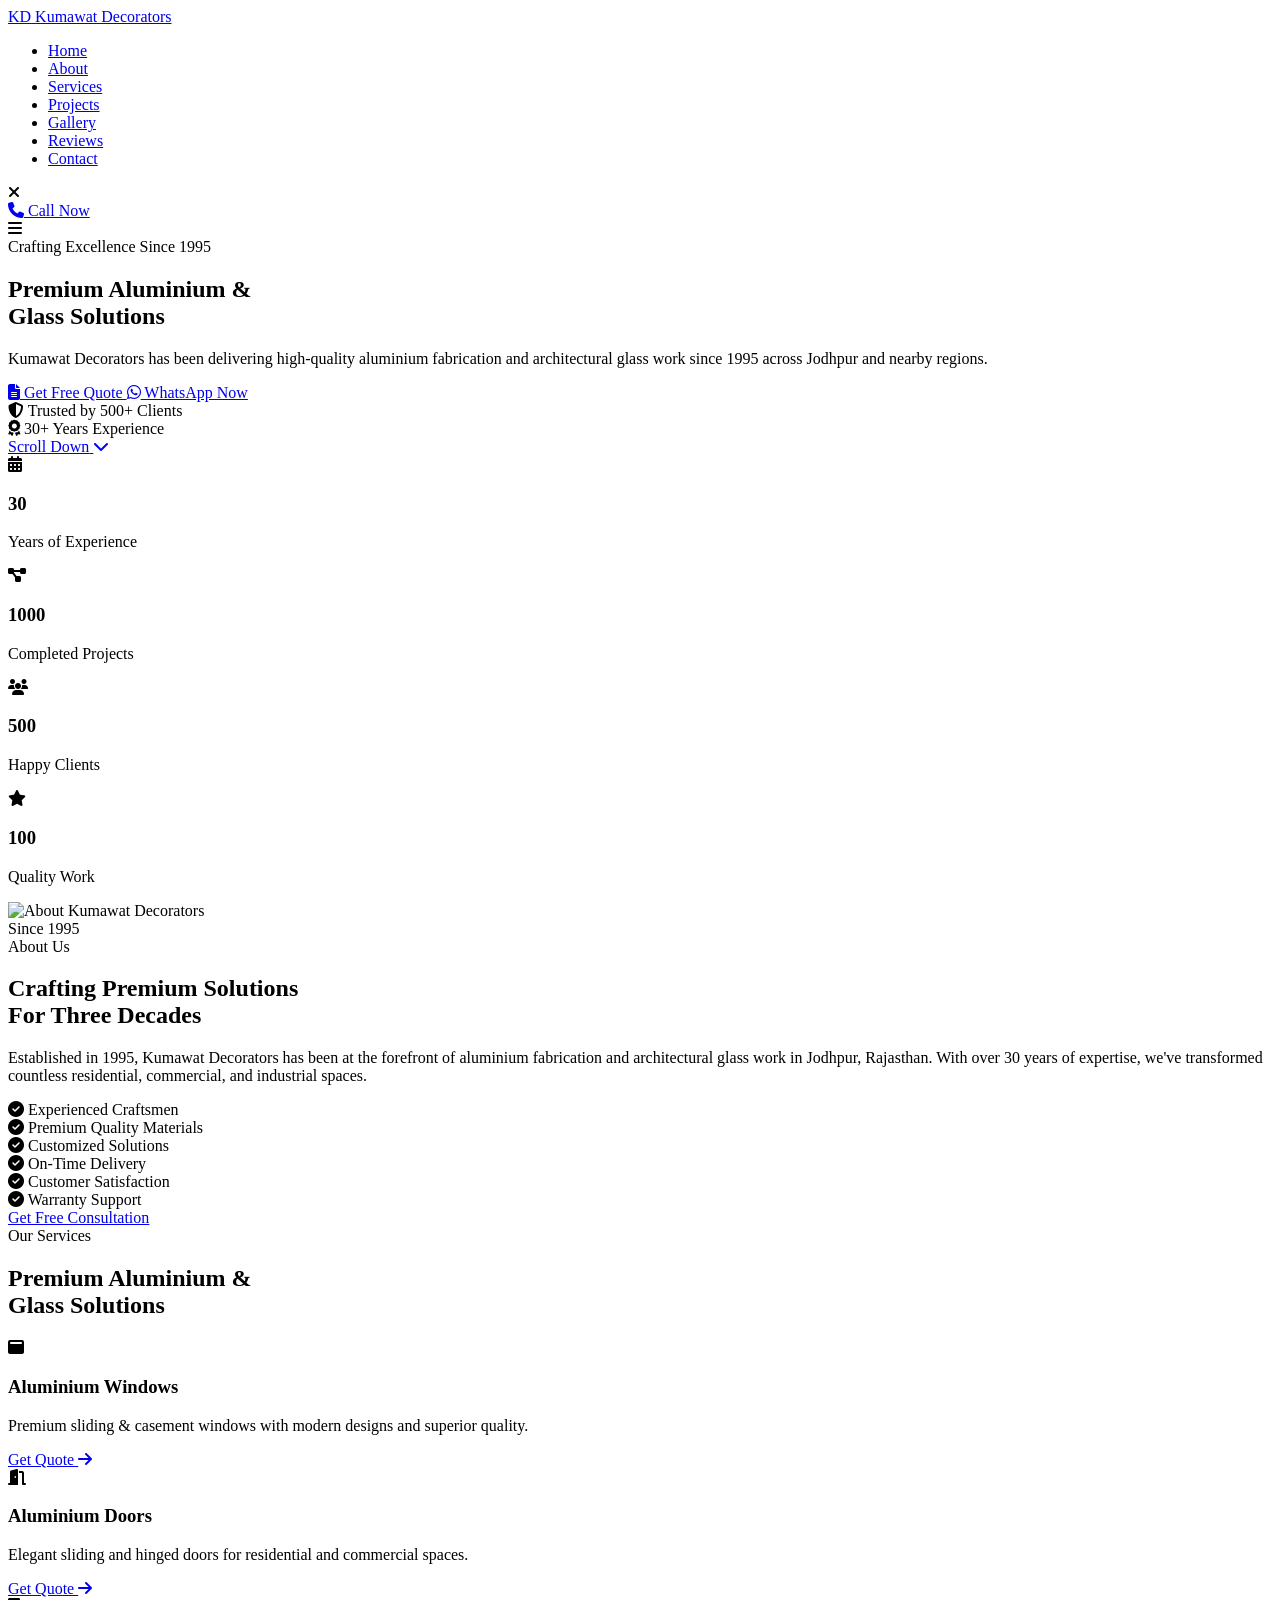
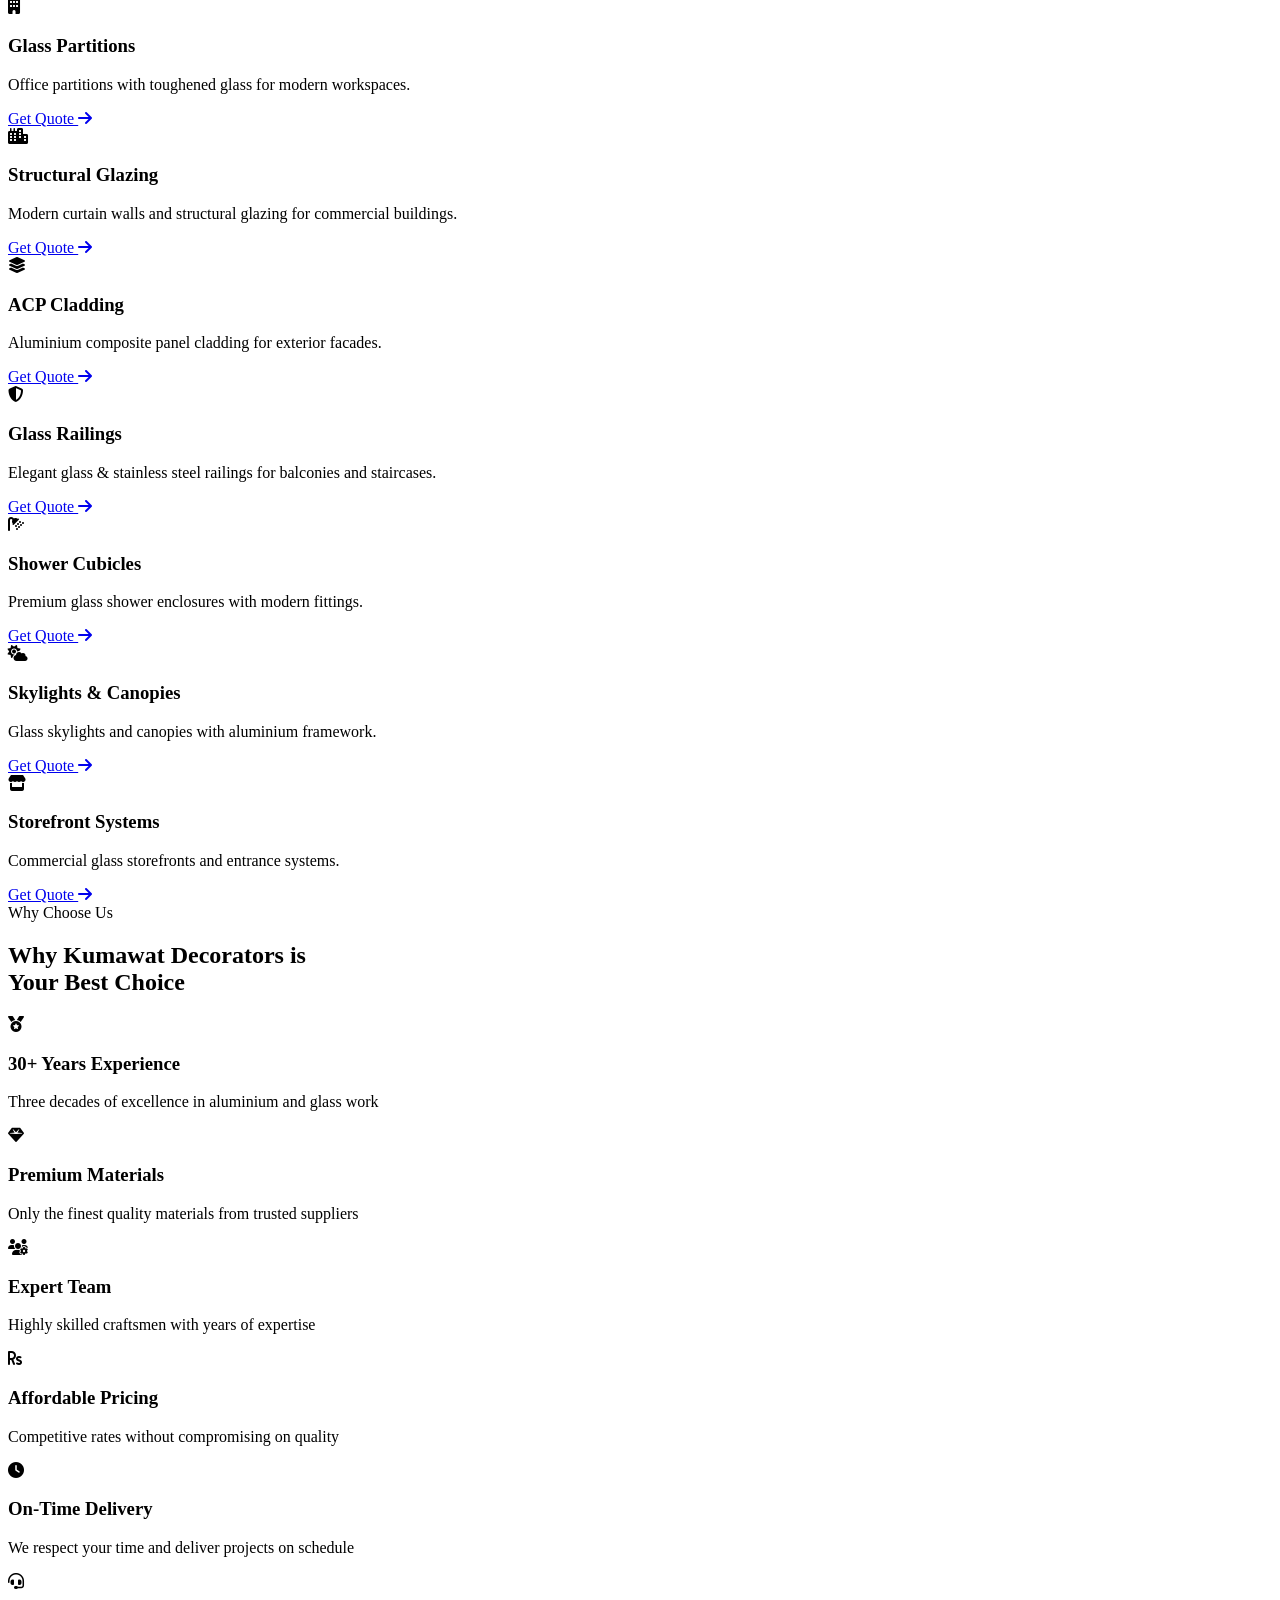
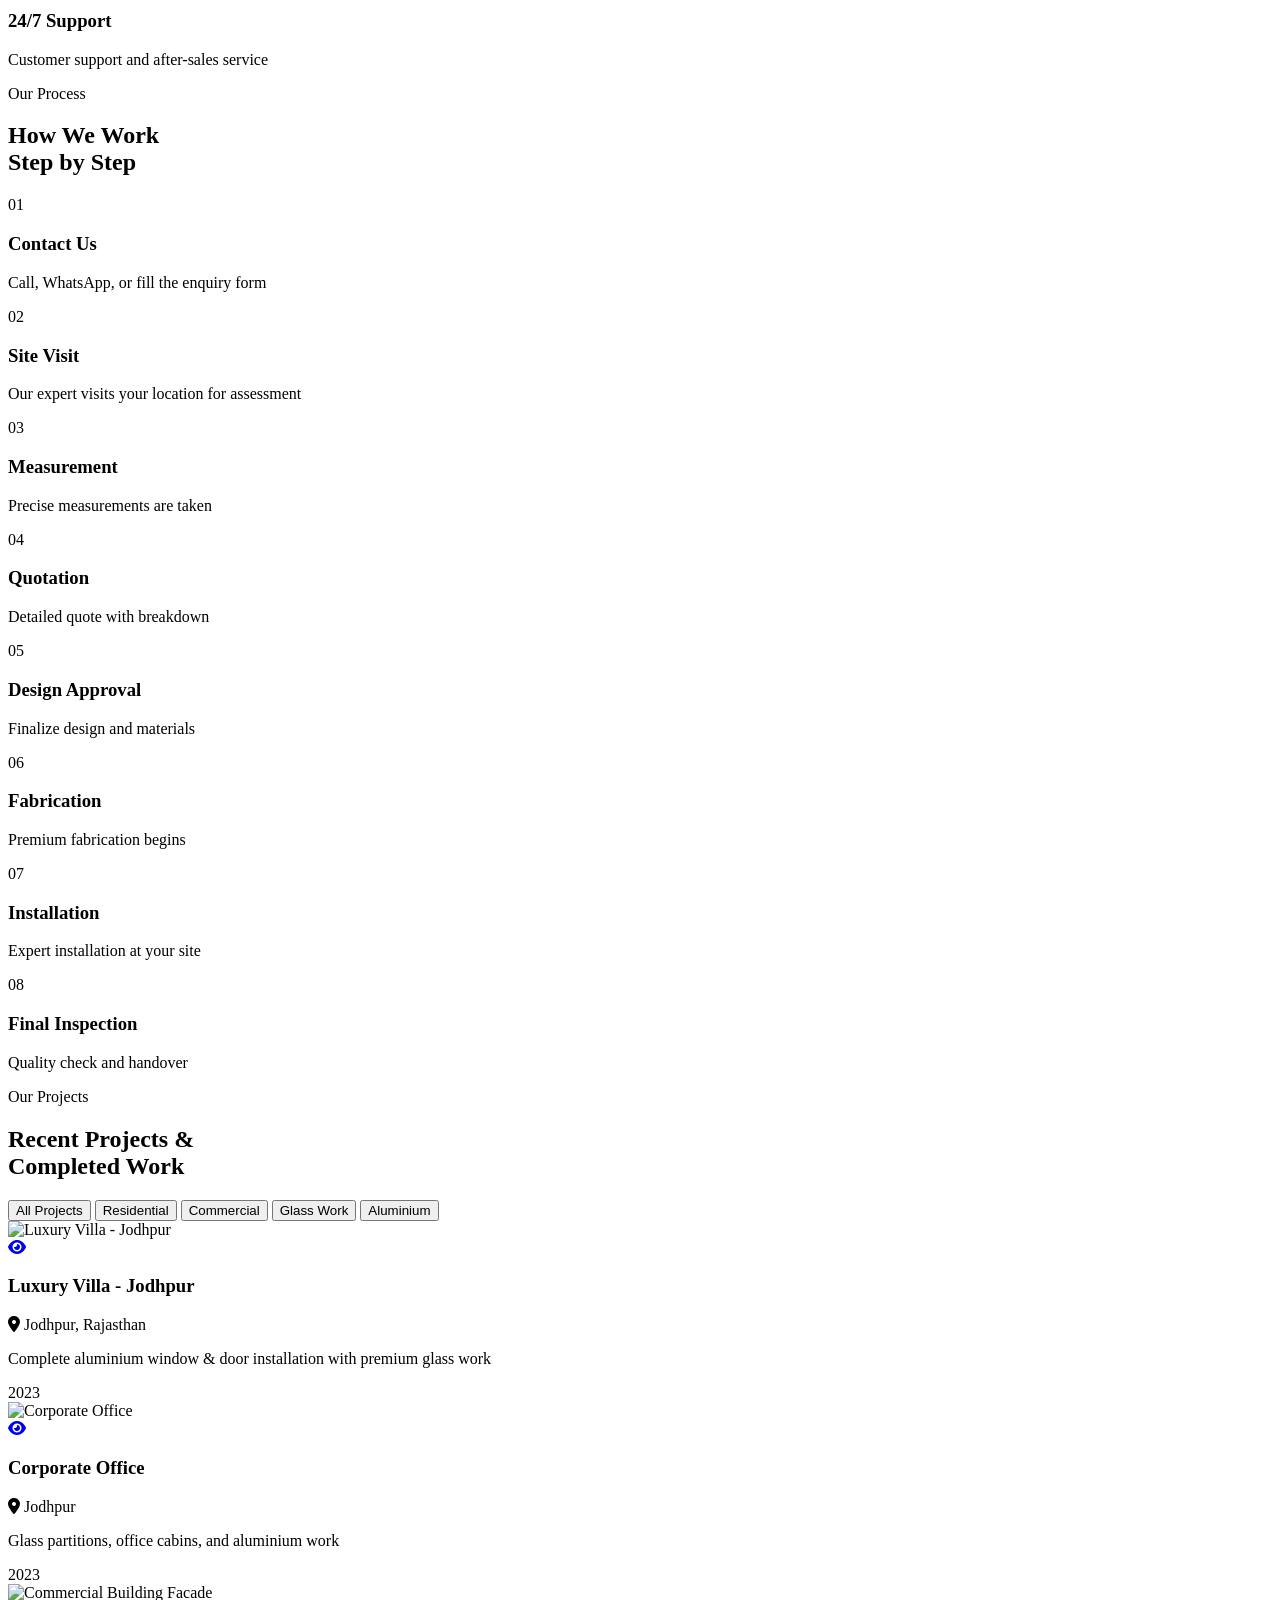
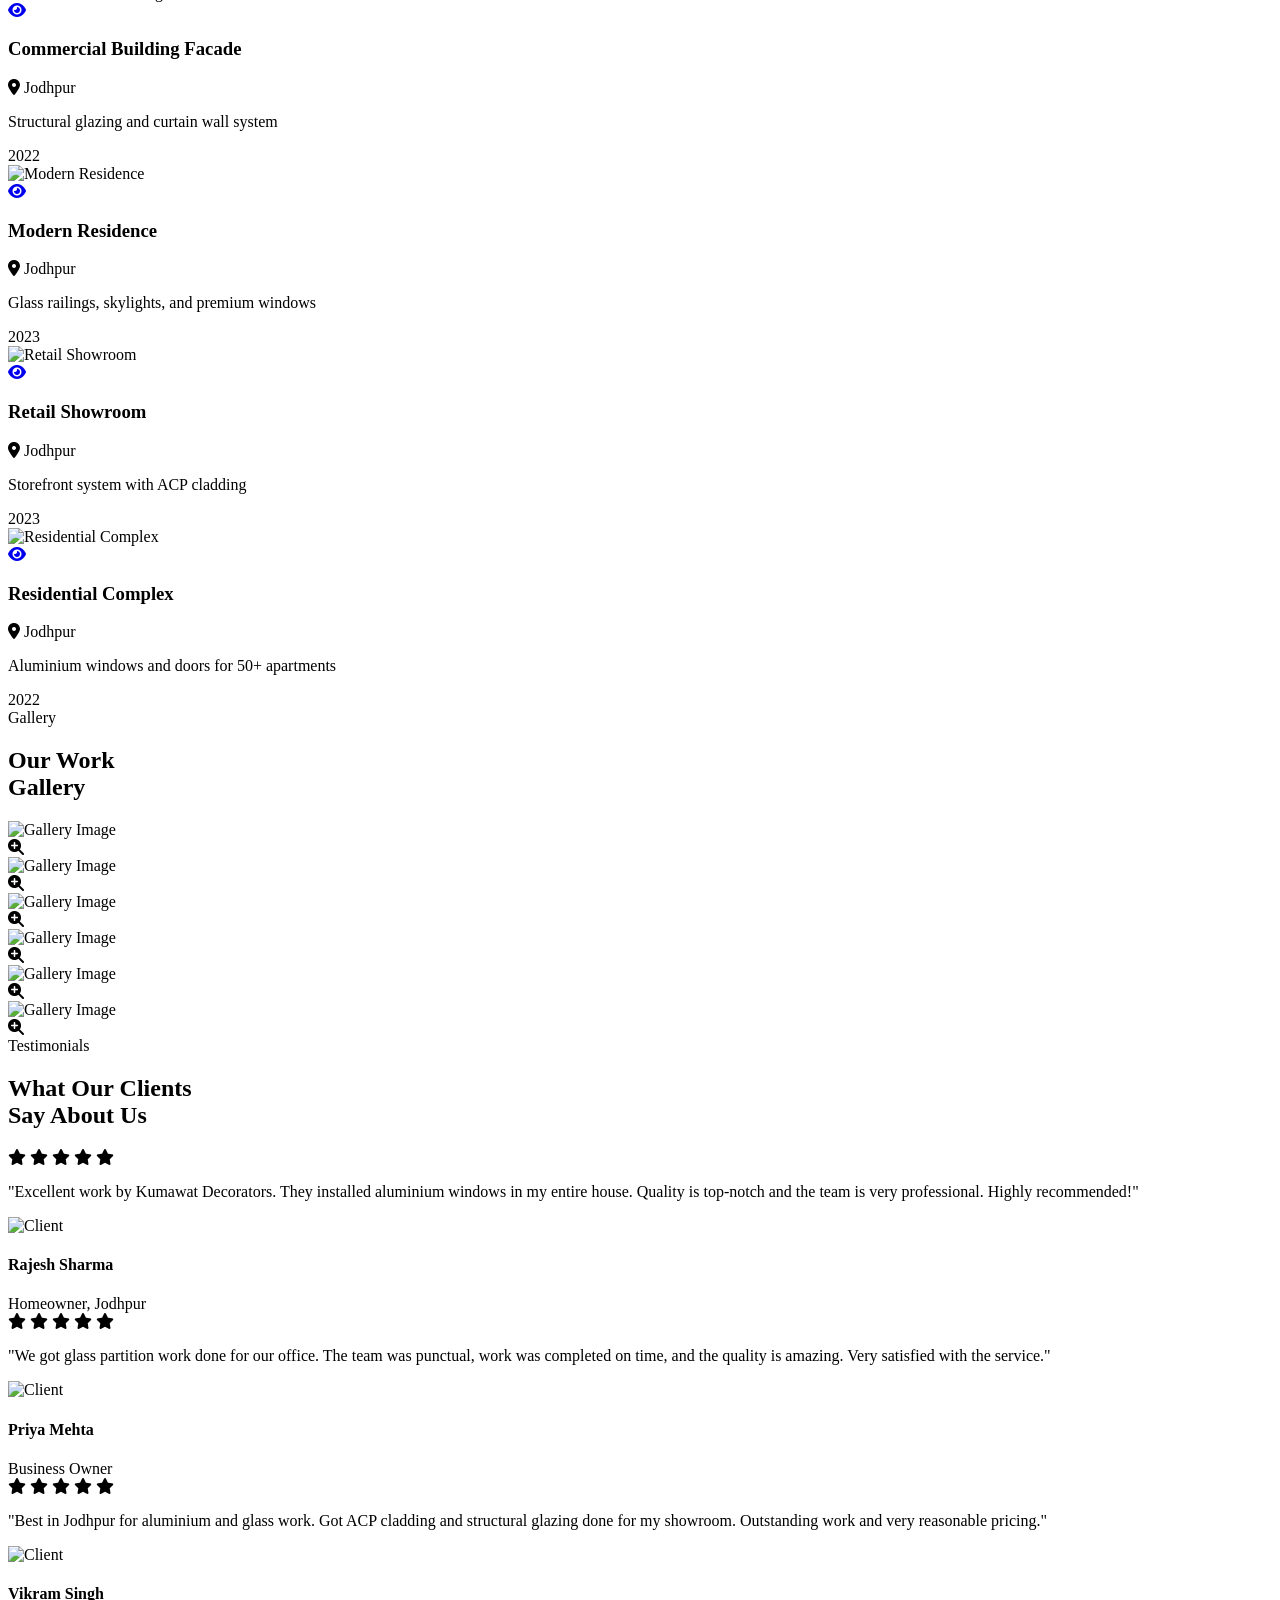
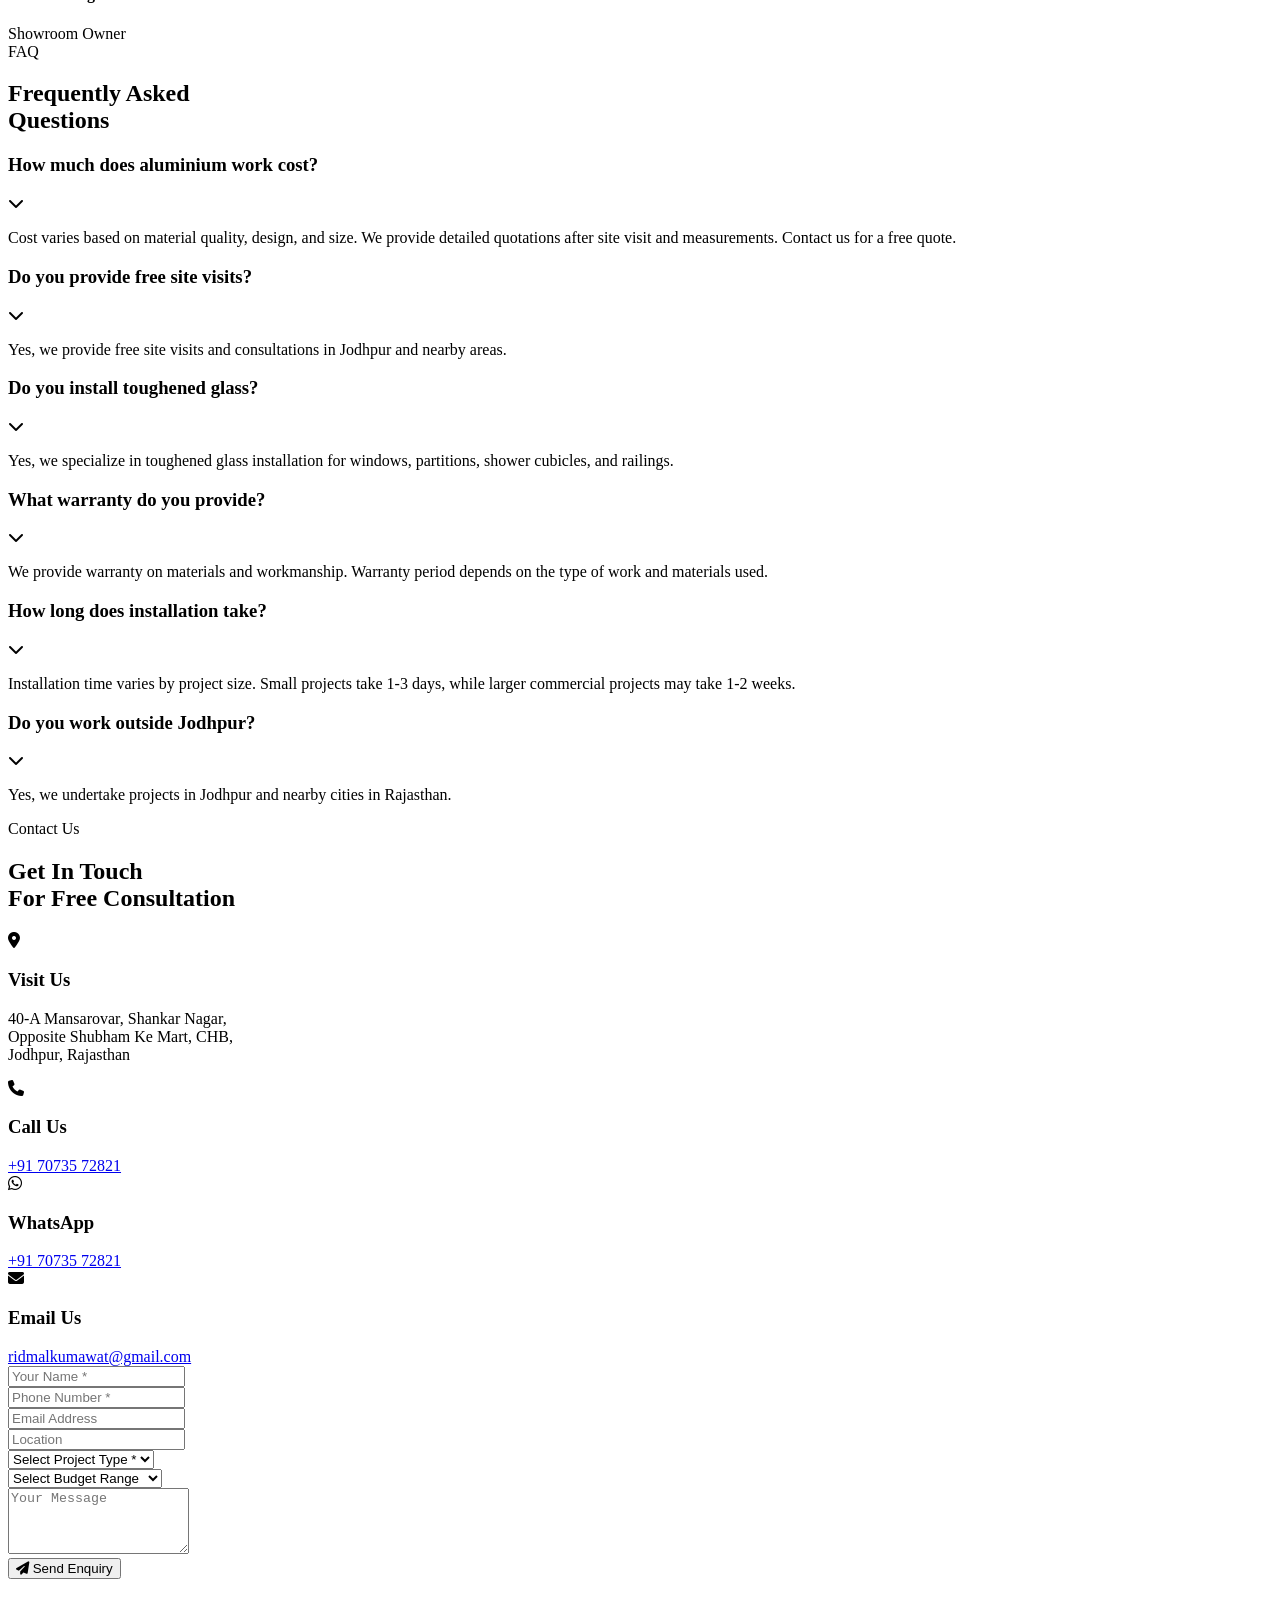
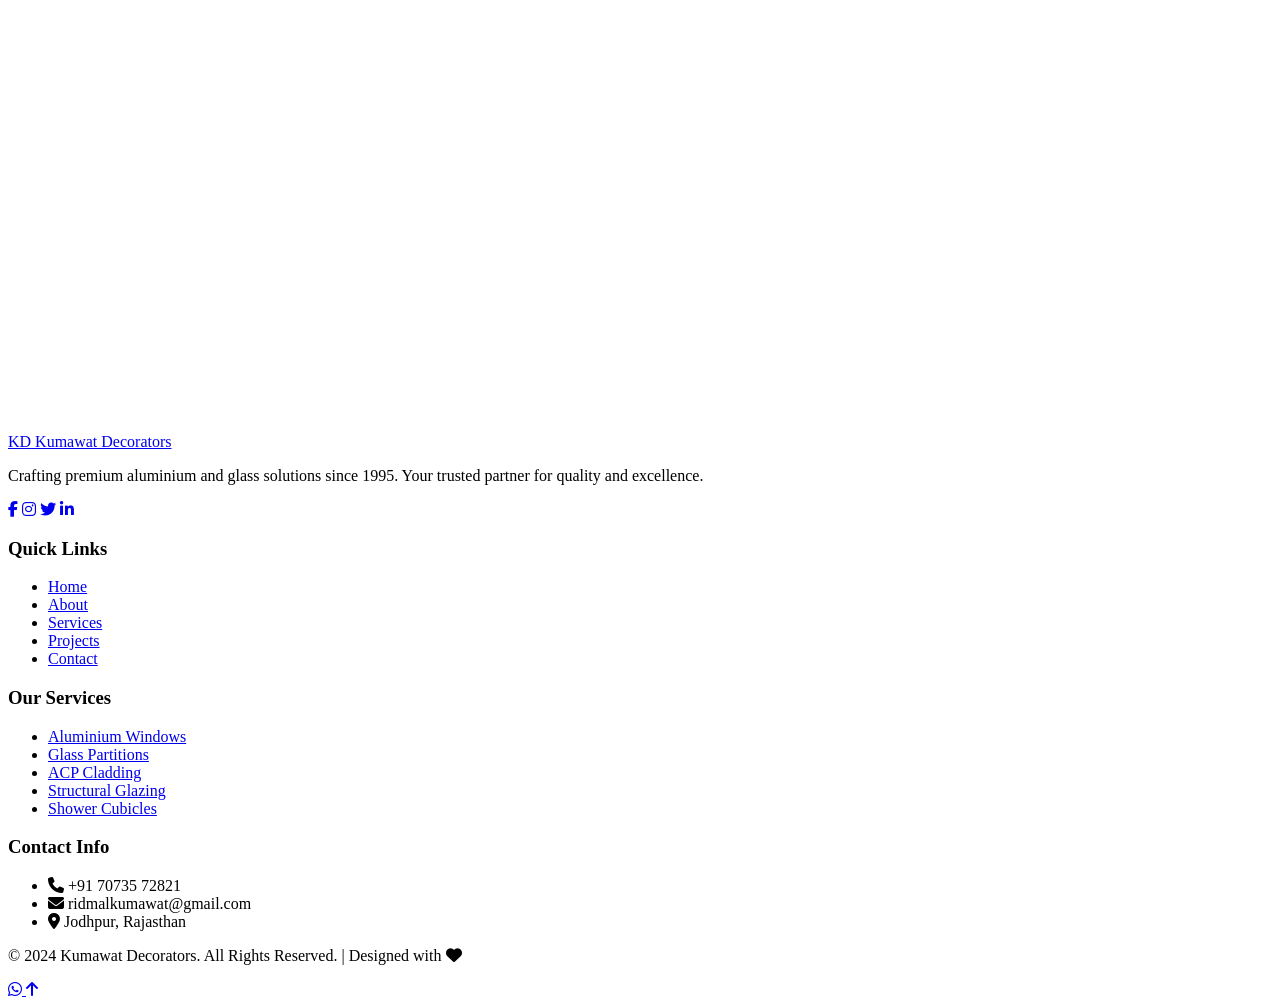
==== index.html @ d94539e0 "Initial commit - Kumawat Decorators Website" ====
<!DOCTYPE html>
<html lang="en">
<head>
    <meta charset="UTF-8">
    <meta name="viewport" content="width=device-width, initial-scale=1.0">
    <meta name="description" content="Kumawat Decorators - Premium Aluminium & Glass Solutions Since 1995 in Jodhpur, Rajasthan. Expert fabrication, installation & custom designs.">
    <meta name="keywords" content="aluminium windows, glass work, toughened glass, ACP cladding, structural glazing, Jodhpur, Rajasthan">
    <meta name="author" content="Kumawat Decorators">
    
    <!-- Open Graph -->
    <meta property="og:title" content="Kumawat Decorators - Premium Aluminium & Glass Solutions">
    <meta property="og:description" content="Crafting Premium Aluminium & Glass Solutions Since 1995">
    <meta property="og:type" content="website">
    <meta property="og:image" content="images/og-image.jpg">
    
    <title>Kumawat Decorators - Premium Aluminium & Glass Solutions Since 1995 | Jodhpur</title>
    
    <!-- Favicon -->
    <link rel="icon" type="image/png" href="images/favicon.png">
    
    <!-- Google Fonts -->
    <link rel="preconnect" href="https://fonts.googleapis.com">
    <link rel="preconnect" href="https://fonts.gstatic.com" crossorigin>
    <link href="https://fonts.googleapis.com/css2?family=Playfair+Display:wght@400;600;700&family=Inter:wght@300;400;500;600;700&display=swap" rel="stylesheet">
    
    <!-- Font Awesome -->
    <link rel="stylesheet" href="https://cdnjs.cloudflare.com/ajax/libs/font-awesome/6.4.0/css/all.min.css">
    
    <!-- AOS Animation -->
    <link href="https://unpkg.com/aos@2.3.1/dist/aos.css" rel="stylesheet">
    
    <!-- Custom CSS -->
    <link rel="stylesheet" href="css/style.css">
</head>
<body>

    <!-- ========== HEADER ========== -->
    <header class="header" id="header">
        <nav class="nav container">
            <a href="#" class="nav__logo">
                <div class="logo-container">
                    <span class="logo-text">KD</span>
                    <span class="logo-subtext">Kumawat Decorators</span>
                </div>
            </a>

            <div class="nav__menu" id="nav-menu">
                <ul class="nav__list">
                    <li class="nav__item"><a href="#home" class="nav__link active-link">Home</a></li>
                    <li class="nav__item"><a href="#about" class="nav__link">About</a></li>
                    <li class="nav__item"><a href="#services" class="nav__link">Services</a></li>
                    <li class="nav__item"><a href="#projects" class="nav__link">Projects</a></li>
                    <li class="nav__item"><a href="#gallery" class="nav__link">Gallery</a></li>
                    <li class="nav__item"><a href="#testimonials" class="nav__link">Reviews</a></li>
                    <li class="nav__item"><a href="#contact" class="nav__link">Contact</a></li>
                </ul>
                <div class="nav__close" id="nav-close">
                    <i class="fas fa-times"></i>
                </div>
            </div>

            <div class="nav__btns">
                <a href="tel:7073572821" class="nav__cta">
                    <i class="fas fa-phone"></i> Call Now
                </a>
                <div class="nav__toggle" id="nav-toggle">
                    <i class="fas fa-bars"></i>
                </div>
            </div>
        </nav>
    </header>

    <!-- ========== HERO SECTION ========== -->
    <section class="hero" id="home">
        <div class="hero__bg">
            <div class="hero__overlay"></div>
        </div>
        <div class="hero__container container">
            <div class="hero__content" data-aos="fade-up">
                <span class="hero__subtitle">Crafting Excellence Since 1995</span>
                <h1 class="hero__title">
                    Premium Aluminium &<br>
                    <span class="gradient-text">Glass Solutions</span>
                </h1>
                <p class="hero__description">
                    Kumawat Decorators has been delivering high-quality aluminium fabrication and architectural glass work since 1995 across Jodhpur and nearby regions.
                </p>
                <div class="hero__buttons">
                    <a href="#contact" class="btn btn-primary">
                        <i class="fas fa-file-alt"></i> Get Free Quote
                    </a>
                    <a href="https://wa.me/917073572821?text=Hello%20Kumawat%20Decorators%2C%0A%0AI%20visited%20your%20website%20and%20I%20would%20like%20a%20quotation%20for%20aluminium%20and%20glass%20work.%0A%0APlease%20contact%20me." class="btn btn-secondary">
                        <i class="fab fa-whatsapp"></i> WhatsApp Now
                    </a>
                </div>
                <div class="hero__trust">
                    <div class="trust-badge">
                        <i class="fas fa-shield-alt"></i>
                        <span>Trusted by 500+ Clients</span>
                    </div>
                    <div class="trust-badge">
                        <i class="fas fa-award"></i>
                        <span>30+ Years Experience</span>
                    </div>
                </div>
            </div>
        </div>
        <div class="hero__scroll">
            <a href="#stats" class="scroll-down">
                <span>Scroll Down</span>
                <i class="fas fa-chevron-down"></i>
            </a>
        </div>
    </section>

    <!-- ========== STATS SECTION ========== -->
    <section class="stats" id="stats">
        <div class="stats__container container grid">
            <div class="stats__card" data-aos="fade-up" data-aos-delay="100">
                <i class="fas fa-calendar-alt stats__icon"></i>
                <h3 class="stats__number" data-target="30">0</h3>
                <p class="stats__title">Years of Experience</p>
            </div>
            <div class="stats__card" data-aos="fade-up" data-aos-delay="200">
                <i class="fas fa-project-diagram stats__icon"></i>
                <h3 class="stats__number" data-target="1000">0</h3>
                <p class="stats__title">Completed Projects</p>
            </div>
            <div class="stats__card" data-aos="fade-up" data-aos-delay="300">
                <i class="fas fa-users stats__icon"></i>
                <h3 class="stats__number" data-target="500">0</h3>
                <p class="stats__title">Happy Clients</p>
            </div>
            <div class="stats__card" data-aos="fade-up" data-aos-delay="400">
                <i class="fas fa-star stats__icon"></i>
                <h3 class="stats__number" data-target="100">0</h3>
                <p class="stats__title">Quality Work</p>
            </div>
        </div>
    </section>

    <!-- ========== ABOUT SECTION ========== -->
    <section class="about section" id="about">
        <div class="about__container container grid">
            <div class="about__image" data-aos="fade-right">
                <img src="https://images.unsplash.com/photo-1503387762-592deb58ef4e?w=800" alt="About Kumawat Decorators">
                <div class="about__badge">
                    <span class="badge-year">Since</span>
                    <span class="badge-number">1995</span>
                </div>
            </div>
            <div class="about__content" data-aos="fade-left">
                <span class="section__subtitle">About Us</span>
                <h2 class="section__title">
                    Crafting Premium Solutions<br>
                    <span class="gradient-text">For Three Decades</span>
                </h2>
                <p class="about__description">
                    Established in 1995, Kumawat Decorators has been at the forefront of aluminium fabrication and architectural glass work in Jodhpur, Rajasthan. With over 30 years of expertise, we've transformed countless residential, commercial, and industrial spaces.
                </p>
                <div class="about__features">
                    <div class="feature">
                        <i class="fas fa-check-circle"></i>
                        <span>Experienced Craftsmen</span>
                    </div>
                    <div class="feature">
                        <i class="fas fa-check-circle"></i>
                        <span>Premium Quality Materials</span>
                    </div>
                    <div class="feature">
                        <i class="fas fa-check-circle"></i>
                        <span>Customized Solutions</span>
                    </div>
                    <div class="feature">
                        <i class="fas fa-check-circle"></i>
                        <span>On-Time Delivery</span>
                    </div>
                    <div class="feature">
                        <i class="fas fa-check-circle"></i>
                        <span>Customer Satisfaction</span>
                    </div>
                    <div class="feature">
                        <i class="fas fa-check-circle"></i>
                        <span>Warranty Support</span>
                    </div>
                </div>
                <a href="#contact" class="btn btn-primary">Get Free Consultation</a>
            </div>
        </div>
    </section>

    <!-- ========== SERVICES SECTION ========== -->
    <section class="services section" id="services">
        <div class="container">
            <div class="section__header" data-aos="fade-up">
                <span class="section__subtitle">Our Services</span>
                <h2 class="section__title">
                    Premium Aluminium &<br>
                    <span class="gradient-text">Glass Solutions</span>
                </h2>
            </div>

            <div class="services__container grid">
                <!-- Service 1 -->
                <div class="service__card" data-aos="fade-up" data-aos-delay="100">
                    <div class="service__icon">
                        <i class="fas fa-window-maximize"></i>
                    </div>
                    <h3 class="service__title">Aluminium Windows</h3>
                    <p class="service__description">Premium sliding & casement windows with modern designs and superior quality.</p>
                    <a href="#contact" class="service__link">Get Quote <i class="fas fa-arrow-right"></i></a>
                </div>

                <!-- Service 2 -->
                <div class="service__card" data-aos="fade-up" data-aos-delay="150">
                    <div class="service__icon">
                        <i class="fas fa-door-open"></i>
                    </div>
                    <h3 class="service__title">Aluminium Doors</h3>
                    <p class="service__description">Elegant sliding and hinged doors for residential and commercial spaces.</p>
                    <a href="#contact" class="service__link">Get Quote <i class="fas fa-arrow-right"></i></a>
                </div>

                <!-- Service 3 -->
                <div class="service__card" data-aos="fade-up" data-aos-delay="200">
                    <div class="service__icon">
                        <i class="fas fa-building"></i>
                    </div>
                    <h3 class="service__title">Glass Partitions</h3>
                    <p class="service__description">Office partitions with toughened glass for modern workspaces.</p>
                    <a href="#contact" class="service__link">Get Quote <i class="fas fa-arrow-right"></i></a>
                </div>

                <!-- Service 4 -->
                <div class="service__card" data-aos="fade-up" data-aos-delay="250">
                    <div class="service__icon">
                        <i class="fas fa-city"></i>
                    </div>
                    <h3 class="service__title">Structural Glazing</h3>
                    <p class="service__description">Modern curtain walls and structural glazing for commercial buildings.</p>
                    <a href="#contact" class="service__link">Get Quote <i class="fas fa-arrow-right"></i></a>
                </div>

                <!-- Service 5 -->
                <div class="service__card" data-aos="fade-up" data-aos-delay="300">
                    <div class="service__icon">
                        <i class="fas fa-layer-group"></i>
                    </div>
                    <h3 class="service__title">ACP Cladding</h3>
                    <p class="service__description">Aluminium composite panel cladding for exterior facades.</p>
                    <a href="#contact" class="service__link">Get Quote <i class="fas fa-arrow-right"></i></a>
                </div>

                <!-- Service 6 -->
                <div class="service__card" data-aos="fade-up" data-aos-delay="350">
                    <div class="service__icon">
                        <i class="fas fa-shield-alt"></i>
                    </div>
                    <h3 class="service__title">Glass Railings</h3>
                    <p class="service__description">Elegant glass & stainless steel railings for balconies and staircases.</p>
                    <a href="#contact" class="service__link">Get Quote <i class="fas fa-arrow-right"></i></a>
                </div>

                <!-- Service 7 -->
                <div class="service__card" data-aos="fade-up" data-aos-delay="400">
                    <div class="service__icon">
                        <i class="fas fa-shower"></i>
                    </div>
                    <h3 class="service__title">Shower Cubicles</h3>
                    <p class="service__description">Premium glass shower enclosures with modern fittings.</p>
                    <a href="#contact" class="service__link">Get Quote <i class="fas fa-arrow-right"></i></a>
                </div>

                <!-- Service 8 -->
                <div class="service__card" data-aos="fade-up" data-aos-delay="450">
                    <div class="service__icon">
                        <i class="fas fa-cloud-sun"></i>
                    </div>
                    <h3 class="service__title">Skylights & Canopies</h3>
                    <p class="service__description">Glass skylights and canopies with aluminium framework.</p>
                    <a href="#contact" class="service__link">Get Quote <i class="fas fa-arrow-right"></i></a>
                </div>

                <!-- Service 9 -->
                <div class="service__card" data-aos="fade-up" data-aos-delay="500">
                    <div class="service__icon">
                        <i class="fas fa-store"></i>
                    </div>
                    <h3 class="service__title">Storefront Systems</h3>
                    <p class="service__description">Commercial glass storefronts and entrance systems.</p>
                    <a href="#contact" class="service__link">Get Quote <i class="fas fa-arrow-right"></i></a>
                </div>
            </div>
        </div>
    </section>

    <!-- ========== WHY CHOOSE US ========== -->
    <section class="why-choose section">
        <div class="container">
            <div class="section__header" data-aos="fade-up">
                <span class="section__subtitle">Why Choose Us</span>
                <h2 class="section__title">
                    Why Kumawat Decorators is<br>
                    <span class="gradient-text">Your Best Choice</span>
                </h2>
            </div>

            <div class="why-choose__container grid">
                <div class="why-choose__card" data-aos="zoom-in" data-aos-delay="100">
                    <i class="fas fa-medal"></i>
                    <h3>30+ Years Experience</h3>
                    <p>Three decades of excellence in aluminium and glass work</p>
                </div>
                <div class="why-choose__card" data-aos="zoom-in" data-aos-delay="150">
                    <i class="fas fa-gem"></i>
                    <h3>Premium Materials</h3>
                    <p>Only the finest quality materials from trusted suppliers</p>
                </div>
                <div class="why-choose__card" data-aos="zoom-in" data-aos-delay="200">
                    <i class="fas fa-users-cog"></i>
                    <h3>Expert Team</h3>
                    <p>Highly skilled craftsmen with years of expertise</p>
                </div>
                <div class="why-choose__card" data-aos="zoom-in" data-aos-delay="250">
                    <i class="fas fa-rupee-sign"></i>
                    <h3>Affordable Pricing</h3>
                    <p>Competitive rates without compromising on quality</p>
                </div>
                <div class="why-choose__card" data-aos="zoom-in" data-aos-delay="300">
                    <i class="fas fa-clock"></i>
                    <h3>On-Time Delivery</h3>
                    <p>We respect your time and deliver projects on schedule</p>
                </div>
                <div class="why-choose__card" data-aos="zoom-in" data-aos-delay="350">
                    <i class="fas fa-headset"></i>
                    <h3>24/7 Support</h3>
                    <p>Customer support and after-sales service</p>
                </div>
            </div>
        </div>
    </section>

    <!-- ========== PROCESS SECTION ========== -->
    <section class="process section" id="process">
        <div class="container">
            <div class="section__header" data-aos="fade-up">
                <span class="section__subtitle">Our Process</span>
                <h2 class="section__title">
                    How We Work<br>
                    <span class="gradient-text">Step by Step</span>
                </h2>
            </div>

            <div class="process__container">
                <div class="process__step" data-aos="fade-right" data-aos-delay="100">
                    <div class="step__number">01</div>
                    <div class="step__content">
                        <h3>Contact Us</h3>
                        <p>Call, WhatsApp, or fill the enquiry form</p>
                    </div>
                </div>

                <div class="process__step" data-aos="fade-left" data-aos-delay="150">
                    <div class="step__number">02</div>
                    <div class="step__content">
                        <h3>Site Visit</h3>
                        <p>Our expert visits your location for assessment</p>
                    </div>
                </div>

                <div class="process__step" data-aos="fade-right" data-aos-delay="200">
                    <div class="step__number">03</div>
                    <div class="step__content">
                        <h3>Measurement</h3>
                        <p>Precise measurements are taken</p>
                    </div>
                </div>

                <div class="process__step" data-aos="fade-left" data-aos-delay="250">
                    <div class="step__number">04</div>
                    <div class="step__content">
                        <h3>Quotation</h3>
                        <p>Detailed quote with breakdown</p>
                    </div>
                </div>

                <div class="process__step" data-aos="fade-right" data-aos-delay="300">
                    <div class="step__number">05</div>
                    <div class="step__content">
                        <h3>Design Approval</h3>
                        <p>Finalize design and materials</p>
                    </div>
                </div>

                <div class="process__step" data-aos="fade-left" data-aos-delay="350">
                    <div class="step__number">06</div>
                    <div class="step__content">
                        <h3>Fabrication</h3>
                        <p>Premium fabrication begins</p>
                    </div>
                </div>

                <div class="process__step" data-aos="fade-right" data-aos-delay="400">
                    <div class="step__number">07</div>
                    <div class="step__content">
                        <h3>Installation</h3>
                        <p>Expert installation at your site</p>
                    </div>
                </div>

                <div class="process__step" data-aos="fade-left" data-aos-delay="450">
                    <div class="step__number">08</div>
                    <div class="step__content">
                        <h3>Final Inspection</h3>
                        <p>Quality check and handover</p>
                    </div>
                </div>
            </div>
        </div>
    </section>

    <!-- ========== PROJECTS SECTION ========== -->
    <section class="projects section" id="projects">
        <div class="container">
            <div class="section__header" data-aos="fade-up">
                <span class="section__subtitle">Our Projects</span>
                <h2 class="section__title">
                    Recent Projects &<br>
                    <span class="gradient-text">Completed Work</span>
                </h2>
            </div>

            <div class="projects__filter" data-aos="fade-up">
                <button class="filter__btn active" data-filter="all">All Projects</button>
                <button class="filter__btn" data-filter="residential">Residential</button>
                <button class="filter__btn" data-filter="commercial">Commercial</button>
                <button class="filter__btn" data-filter="glass">Glass Work</button>
                <button class="filter__btn" data-filter="aluminium">Aluminium</button>
            </div>

            <div class="projects__container grid">
                <!-- Project 1 -->
                <div class="project__card" data-category="residential" data-aos="fade-up" data-aos-delay="100">
                    <div class="project__image">
                        <img src="https://images.unsplash.com/photo-1600585154340-be6161a56a0c?w=600" alt="Luxury Villa - Jodhpur">
                        <div class="project__overlay">
                            <a href="#" class="project__view"><i class="fas fa-eye"></i></a>
                        </div>
                    </div>
                    <div class="project__content">
                        <h3 class="project__title">Luxury Villa - Jodhpur</h3>
                        <p class="project__location"><i class="fas fa-map-marker-alt"></i> Jodhpur, Rajasthan</p>
                        <p class="project__description">Complete aluminium window & door installation with premium glass work</p>
                        <span class="project__year">2023</span>
                    </div>
                </div>

                <!-- Project 2 -->
                <div class="project__card" data-category="commercial" data-aos="fade-up" data-aos-delay="150">
                    <div class="project__image">
                        <img src="https://images.unsplash.com/photo-1497366216548-37526070297c?w=600" alt="Corporate Office">
                        <div class="project__overlay">
                            <a href="#" class="project__view"><i class="fas fa-eye"></i></a>
                        </div>
                    </div>
                    <div class="project__content">
                        <h3 class="project__title">Corporate Office</h3>
                        <p class="project__location"><i class="fas fa-map-marker-alt"></i> Jodhpur</p>
                        <p class="project__description">Glass partitions, office cabins, and aluminium work</p>
                        <span class="project__year">2023</span>
                    </div>
                </div>

                <!-- Project 3 -->
                <div class="project__card" data-category="glass" data-aos="fade-up" data-aos-delay="200">
                    <div class="project__image">
                        <img src="https://images.unsplash.com/photo-1486406146926-c627a92ad1ab?w=600" alt="Commercial Building Facade">
                        <div class="project__overlay">
                            <a href="#" class="project__view"><i class="fas fa-eye"></i></a>
                        </div>
                    </div>
                    <div class="project__content">
                        <h3 class="project__title">Commercial Building Facade</h3>
                        <p class="project__location"><i class="fas fa-map-marker-alt"></i> Jodhpur</p>
                        <p class="project__description">Structural glazing and curtain wall system</p>
                        <span class="project__year">2022</span>
                    </div>
                </div>

                <!-- Project 4 -->
                <div class="project__card" data-category="residential" data-aos="fade-up" data-aos-delay="250">
                    <div class="project__image">
                        <img src="https://images.unsplash.com/photo-1512917774080-9991f1c4c750?w=600" alt="Modern Residence">
                        <div class="project__overlay">
                            <a href="#" class="project__view"><i class="fas fa-eye"></i></a>
                        </div>
                    </div>
                    <div class="project__content">
                        <h3 class="project__title">Modern Residence</h3>
                        <p class="project__location"><i class="fas fa-map-marker-alt"></i> Jodhpur</p>
                        <p class="project__description">Glass railings, skylights, and premium windows</p>
                        <span class="project__year">2023</span>
                    </div>
                </div>

                <!-- Project 5 -->
                <div class="project__card" data-category="commercial" data-aos="fade-up" data-aos-delay="300">
                    <div class="project__image">
                        <img src="https://images.unsplash.com/photo-1441986300917-64674bd600d8?w=600" alt="Retail Showroom">
                        <div class="project__overlay">
                            <a href="#" class="project__view"><i class="fas fa-eye"></i></a>
                        </div>
                    </div>
                    <div class="project__content">
                        <h3 class="project__title">Retail Showroom</h3>
                        <p class="project__location"><i class="fas fa-map-marker-alt"></i> Jodhpur</p>
                        <p class="project__description">Storefront system with ACP cladding</p>
                        <span class="project__year">2023</span>
                    </div>
                </div>

                <!-- Project 6 -->
                <div class="project__card" data-category="aluminium" data-aos="fade-up" data-aos-delay="350">
                    <div class="project__image">
                        <img src="https://images.unsplash.com/photo-1560448204-e02f11c3d0e2?w=600" alt="Residential Complex">
                        <div class="project__overlay">
                            <a href="#" class="project__view"><i class="fas fa-eye"></i></a>
                        </div>
                    </div>
                    <div class="project__content">
                        <h3 class="project__title">Residential Complex</h3>
                        <p class="project__location"><i class="fas fa-map-marker-alt"></i> Jodhpur</p>
                        <p class="project__description">Aluminium windows and doors for 50+ apartments</p>
                        <span class="project__year">2022</span>
                    </div>
                </div>
            </div>
        </div>
    </section>

    <!-- ========== GALLERY SECTION ========== -->
    <section class="gallery section" id="gallery">
        <div class="container">
            <div class="section__header" data-aos="fade-up">
                <span class="section__subtitle">Gallery</span>
                <h2 class="section__title">
                    Our Work<br>
                    <span class="gradient-text">Gallery</span>
                </h2>
            </div>

            <div class="gallery__container grid">
                <div class="gallery__item" data-aos="zoom-in" data-aos-delay="100">
                    <img src="https://images.unsplash.com/photo-1600607687939-ce8a6c25118c?w=500" alt="Gallery Image">
                    <div class="gallery__overlay">
                        <i class="fas fa-search-plus"></i>
                    </div>
                </div>
                <div class="gallery__item" data-aos="zoom-in" data-aos-delay="150">
                    <img src="https://images.unsplash.com/photo-1600566753190-17f0baa2a6c3?w=500" alt="Gallery Image">
                    <div class="gallery__overlay">
                        <i class="fas fa-search-plus"></i>
                    </div>
                </div>
                <div class="gallery__item" data-aos="zoom-in" data-aos-delay="200">
                    <img src="https://images.unsplash.com/photo-1600607687644-c7171b42498f?w=500" alt="Gallery Image">
                    <div class="gallery__overlay">
                        <i class="fas fa-search-plus"></i>
                    </div>
                </div>
                <div class="gallery__item" data-aos="zoom-in" data-aos-delay="250">
                    <img src="https://images.unsplash.com/photo-1600566753086-00f18fb6b3ea?w=500" alt="Gallery Image">
                    <div class="gallery__overlay">
                        <i class="fas fa-search-plus"></i>
                    </div>
                </div>
                <div class="gallery__item" data-aos="zoom-in" data-aos-delay="300">
                    <img src="https://images.unsplash.com/photo-1600585154526-990dced4db0d?w=500" alt="Gallery Image">
                    <div class="gallery__overlay">
                        <i class="fas fa-search-plus"></i>
                    </div>
                </div>
                <div class="gallery__item" data-aos="zoom-in" data-aos-delay="350">
                    <img src="https://images.unsplash.com/photo-1600573472592-401b489a3cdc?w=500" alt="Gallery Image">
                    <div class="gallery__overlay">
                        <i class="fas fa-search-plus"></i>
                    </div>
                </div>
            </div>
        </div>
    </section>

    <!-- ========== TESTIMONIALS ========== -->
    <section class="testimonials section" id="testimonials">
        <div class="container">
            <div class="section__header" data-aos="fade-up">
                <span class="section__subtitle">Testimonials</span>
                <h2 class="section__title">
                    What Our Clients<br>
                    <span class="gradient-text">Say About Us</span>
                </h2>
            </div>

            <div class="testimonials__container swiper">
                <div class="swiper-wrapper">
                    <!-- Testimonial 1 -->
                    <div class="testimonial__card swiper-slide">
                        <div class="testimonial__stars">
                            <i class="fas fa-star"></i>
                            <i class="fas fa-star"></i>
                            <i class="fas fa-star"></i>
                            <i class="fas fa-star"></i>
                            <i class="fas fa-star"></i>
                        </div>
                        <p class="testimonial__description">
                            "Excellent work by Kumawat Decorators. They installed aluminium windows in my entire house. Quality is top-notch and the team is very professional. Highly recommended!"
                        </p>
                        <div class="testimonial__author">
                            <div class="author__image">
                                <img src="https://i.pravatar.cc/150?img=12" alt="Client">
                            </div>
                            <div class="author__info">
                                <h4>Rajesh Sharma</h4>
                                <span>Homeowner, Jodhpur</span>
                            </div>
                        </div>
                    </div>

                    <!-- Testimonial 2 -->
                    <div class="testimonial__card swiper-slide">
                        <div class="testimonial__stars">
                            <i class="fas fa-star"></i>
                            <i class="fas fa-star"></i>
                            <i class="fas fa-star"></i>
                            <i class="fas fa-star"></i>
                            <i class="fas fa-star"></i>
                        </div>
                        <p class="testimonial__description">
                            "We got glass partition work done for our office. The team was punctual, work was completed on time, and the quality is amazing. Very satisfied with the service."
                        </p>
                        <div class="testimonial__author">
                            <div class="author__image">
                                <img src="https://i.pravatar.cc/150?img=33" alt="Client">
                            </div>
                            <div class="author__info">
                                <h4>Priya Mehta</h4>
                                <span>Business Owner</span>
                            </div>
                        </div>
                    </div>

                    <!-- Testimonial 3 -->
                    <div class="testimonial__card swiper-slide">
                        <div class="testimonial__stars">
                            <i class="fas fa-star"></i>
                            <i class="fas fa-star"></i>
                            <i class="fas fa-star"></i>
                            <i class="fas fa-star"></i>
                            <i class="fas fa-star"></i>
                        </div>
                        <p class="testimonial__description">
                            "Best in Jodhpur for aluminium and glass work. Got ACP cladding and structural glazing done for my showroom. Outstanding work and very reasonable pricing."
                        </p>
                        <div class="testimonial__author">
                            <div class="author__image">
                                <img src="https://i.pravatar.cc/150?img=51" alt="Client">
                            </div>
                            <div class="author__info">
                                <h4>Vikram Singh</h4>
                                <span>Showroom Owner</span>
                            </div>
                        </div>
                    </div>
                </div>
                <div class="swiper-pagination"></div>
            </div>
        </div>
    </section>

    <!-- ========== FAQ SECTION ========== -->
    <section class="faq section" id="faq">
        <div class="container">
            <div class="section__header" data-aos="fade-up">
                <span class="section__subtitle">FAQ</span>
                <h2 class="section__title">
                    Frequently Asked<br>
                    <span class="gradient-text">Questions</span>
                </h2>
            </div>

            <div class="faq__container">
                <div class="faq__item" data-aos="fade-up" data-aos-delay="100">
                    <div class="faq__question">
                        <h3>How much does aluminium work cost?</h3>
                        <i class="fas fa-chevron-down"></i>
                    </div>
                    <div class="faq__answer">
                        <p>Cost varies based on material quality, design, and size. We provide detailed quotations after site visit and measurements. Contact us for a free quote.</p>
                    </div>
                </div>

                <div class="faq__item" data-aos="fade-up" data-aos-delay="150">
                    <div class="faq__question">
                        <h3>Do you provide free site visits?</h3>
                        <i class="fas fa-chevron-down"></i>
                    </div>
                    <div class="faq__answer">
                        <p>Yes, we provide free site visits and consultations in Jodhpur and nearby areas.</p>
                    </div>
                </div>

                <div class="faq__item" data-aos="fade-up" data-aos-delay="200">
                    <div class="faq__question">
                        <h3>Do you install toughened glass?</h3>
                        <i class="fas fa-chevron-down"></i>
                    </div>
                    <div class="faq__answer">
                        <p>Yes, we specialize in toughened glass installation for windows, partitions, shower cubicles, and railings.</p>
                    </div>
                </div>

                <div class="faq__item" data-aos="fade-up" data-aos-delay="250">
                    <div class="faq__question">
                        <h3>What warranty do you provide?</h3>
                        <i class="fas fa-chevron-down"></i>
                    </div>
                    <div class="faq__answer">
                        <p>We provide warranty on materials and workmanship. Warranty period depends on the type of work and materials used.</p>
                    </div>
                </div>

                <div class="faq__item" data-aos="fade-up" data-aos-delay="300">
                    <div class="faq__question">
                        <h3>How long does installation take?</h3>
                        <i class="fas fa-chevron-down"></i>
                    </div>
                    <div class="faq__answer">
                        <p>Installation time varies by project size. Small projects take 1-3 days, while larger commercial projects may take 1-2 weeks.</p>
                    </div>
                </div>

                <div class="faq__item" data-aos="fade-up" data-aos-delay="350">
                    <div class="faq__question">
                        <h3>Do you work outside Jodhpur?</h3>
                        <i class="fas fa-chevron-down"></i>
                    </div>
                    <div class="faq__answer">
                        <p>Yes, we undertake projects in Jodhpur and nearby cities in Rajasthan.</p>
                    </div>
                </div>
            </div>
        </div>
    </section>

    <!-- ========== CONTACT SECTION ========== -->
    <section class="contact section" id="contact">
        <div class="container">
            <div class="section__header" data-aos="fade-up">
                <span class="section__subtitle">Contact Us</span>
                <h2 class="section__title">
                    Get In Touch<br>
                    <span class="gradient-text">For Free Consultation</span>
                </h2>
            </div>

            <div class="contact__container grid">
                <!-- Contact Info -->
                <div class="contact__info" data-aos="fade-right">
                    <div class="contact__card">
                        <i class="fas fa-map-marker-alt"></i>
                        <h3>Visit Us</h3>
                        <p>40-A Mansarovar, Shankar Nagar,<br>
                        Opposite Shubham Ke Mart, CHB,<br>
                        Jodhpur, Rajasthan</p>
                    </div>

                    <div class="contact__card">
                        <i class="fas fa-phone"></i>
                        <h3>Call Us</h3>
                        <a href="tel:7073572821">+91 70735 72821</a>
                    </div>

                    <div class="contact__card">
                        <i class="fab fa-whatsapp"></i>
                        <h3>WhatsApp</h3>
                        <a href="https://wa.me/917073572821">+91 70735 72821</a>
                    </div>

                    <div class="contact__card">
                        <i class="fas fa-envelope"></i>
                        <h3>Email Us</h3>
                        <a href="mailto:ridmalkumawat@gmail.com">ridmalkumawat@gmail.com</a>
                    </div>
                </div>

                <!-- Contact Form -->
                <div class="contact__form" data-aos="fade-left">
                    <form id="contactForm">
                        <div class="form__group">
                            <input type="text" name="name" placeholder="Your Name *" required>
                        </div>
                        <div class="form__group">
                            <input type="tel" name="phone" placeholder="Phone Number *" required>
                        </div>
                        <div class="form__group">
                            <input type="email" name="email" placeholder="Email Address">
                        </div>
                        <div class="form__group">
                            <input type="text" name="location" placeholder="Location">
                        </div>
                        <div class="form__group">
                            <select name="project_type" required>
                                <option value="">Select Project Type *</option>
                                <option value="residential">Residential</option>
                                <option value="commercial">Commercial</option>
                                <option value="industrial">Industrial</option>
                            </select>
                        </div>
                        <div class="form__group">
                            <select name="budget">
                                <option value="">Select Budget Range</option>
                                <option value="under-50k">Under ₹50,000</option>
                                <option value="50k-1lakh">₹50,000 - ₹1,00,000</option>
                                <option value="1lakh-3lakh">₹1,00,000 - ₹3,00,000</option>
                                <option value="above-3lakh">Above ₹3,00,000</option>
                            </select>
                        </div>
                        <div class="form__group">
                            <textarea name="message" rows="4" placeholder="Your Message"></textarea>
                        </div>
                        <button type="submit" class="btn btn-primary btn-block">
                            <i class="fas fa-paper-plane"></i> Send Enquiry
                        </button>
                    </form>
                </div>
            </div>

            <!-- Google Maps -->
            <div class="contact__map" data-aos="fade-up">
                <iframe src="https://www.google.com/maps/embed?pb=!1m18!1m12!1m3!1d3576.8675438595396!2d73.0176!3d26.2389!2m3!1f0!2f0!3f0!3m2!1i1024!2i768!4f13.1!3m3!1m2!1s0x0%3A0x0!2zMjbCsDE0JzIwLjAiTiA3M8KwMDEnMDMuNCJF!5e0!3m2!1sen!2sin!4v1234567890" width="100%" height="450" style="border:0;" allowfullscreen="" loading="lazy"></iframe>
            </div>
        </div>
    </section>

    <!-- ========== FOOTER ========== -->
    <footer class="footer">
        <div class="footer__container container grid">
            <div class="footer__content">
                <a href="#" class="footer__logo">
                    <span class="logo-text">KD</span>
                    <span class="logo-subtext">Kumawat Decorators</span>
                </a>
                <p class="footer__description">
                    Crafting premium aluminium and glass solutions since 1995. Your trusted partner for quality and excellence.
                </p>
                <div class="footer__social">
                    <a href="#" class="footer__social-link"><i class="fab fa-facebook-f"></i></a>
                    <a href="#" class="footer__social-link"><i class="fab fa-instagram"></i></a>
                    <a href="#" class="footer__social-link"><i class="fab fa-twitter"></i></a>
                    <a href="#" class="footer__social-link"><i class="fab fa-linkedin-in"></i></a>
                </div>
            </div>

            <div class="footer__content">
                <h3 class="footer__title">Quick Links</h3>
                <ul class="footer__links">
                    <li><a href="#home">Home</a></li>
                    <li><a href="#about">About</a></li>
                    <li><a href="#services">Services</a></li>
                    <li><a href="#projects">Projects</a></li>
                    <li><a href="#contact">Contact</a></li>
                </ul>
            </div>

            <div class="footer__content">
                <h3 class="footer__title">Our Services</h3>
                <ul class="footer__links">
                    <li><a href="#services">Aluminium Windows</a></li>
                    <li><a href="#services">Glass Partitions</a></li>
                    <li><a href="#services">ACP Cladding</a></li>
                    <li><a href="#services">Structural Glazing</a></li>
                    <li><a href="#services">Shower Cubicles</a></li>
                </ul>
            </div>

            <div class="footer__content">
                <h3 class="footer__title">Contact Info</h3>
                <ul class="footer__links">
                    <li><i class="fas fa-phone"></i> +91 70735 72821</li>
                    <li><i class="fas fa-envelope"></i> ridmalkumawat@gmail.com</li>
                    <li><i class="fas fa-map-marker-alt"></i> Jodhpur, Rajasthan</li>
                </ul>
            </div>
        </div>

        <div class="footer__bottom">
            <p>&copy; 2024 Kumawat Decorators. All Rights Reserved. | Designed with <i class="fas fa-heart"></i></p>
        </div>
    </footer>

    <!-- ========== FLOATING WHATSAPP BUTTON ========== -->
    <a href="https://wa.me/917073572821?text=Hello%20Kumawat%20Decorators%2C%0A%0AI%20visited%20your%20website%20and%20I%20would%20like%20a%20quotation%20for%20aluminium%20and%20glass%20work.%0A%0APlease%20contact%20me." class="whatsapp-float" target="_blank">
        <i class="fab fa-whatsapp"></i>
    </a>

    <!-- ========== SCROLL TO TOP ========== -->
    <a href="#" class="scroll-top" id="scroll-top">
        <i class="fas fa-arrow-up"></i>
    </a>

    <!-- ========== SCRIPTS ========== -->
    <!-- Swiper JS -->
    <script src="https://cdn.jsdelivr.net/npm/swiper@10/swiper-bundle.min.js"></script>
    
    <!-- AOS Animation -->
    <script src="https://unpkg.com/aos@2.3.1/dist/aos.js"></script>
    
    <!-- Custom JS -->
    <script src="js/main.js"></script>

</body>
</html>
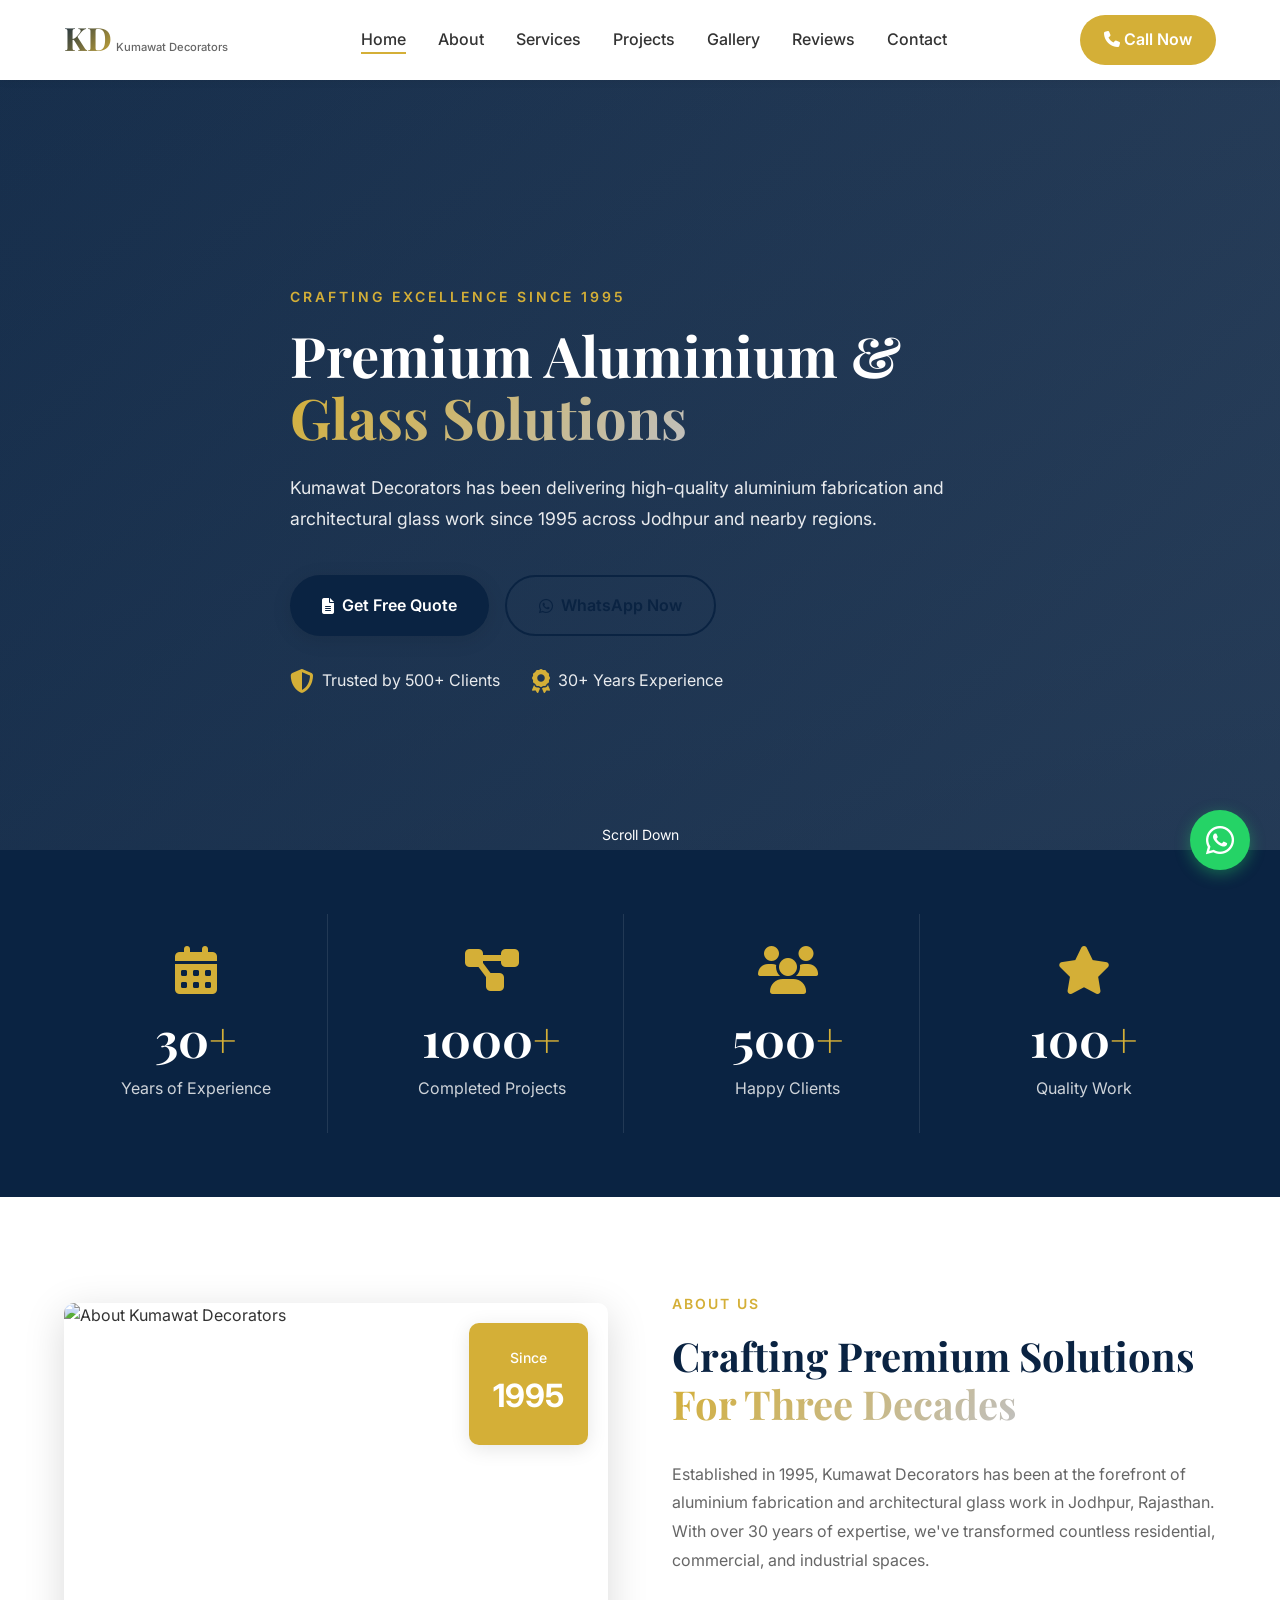
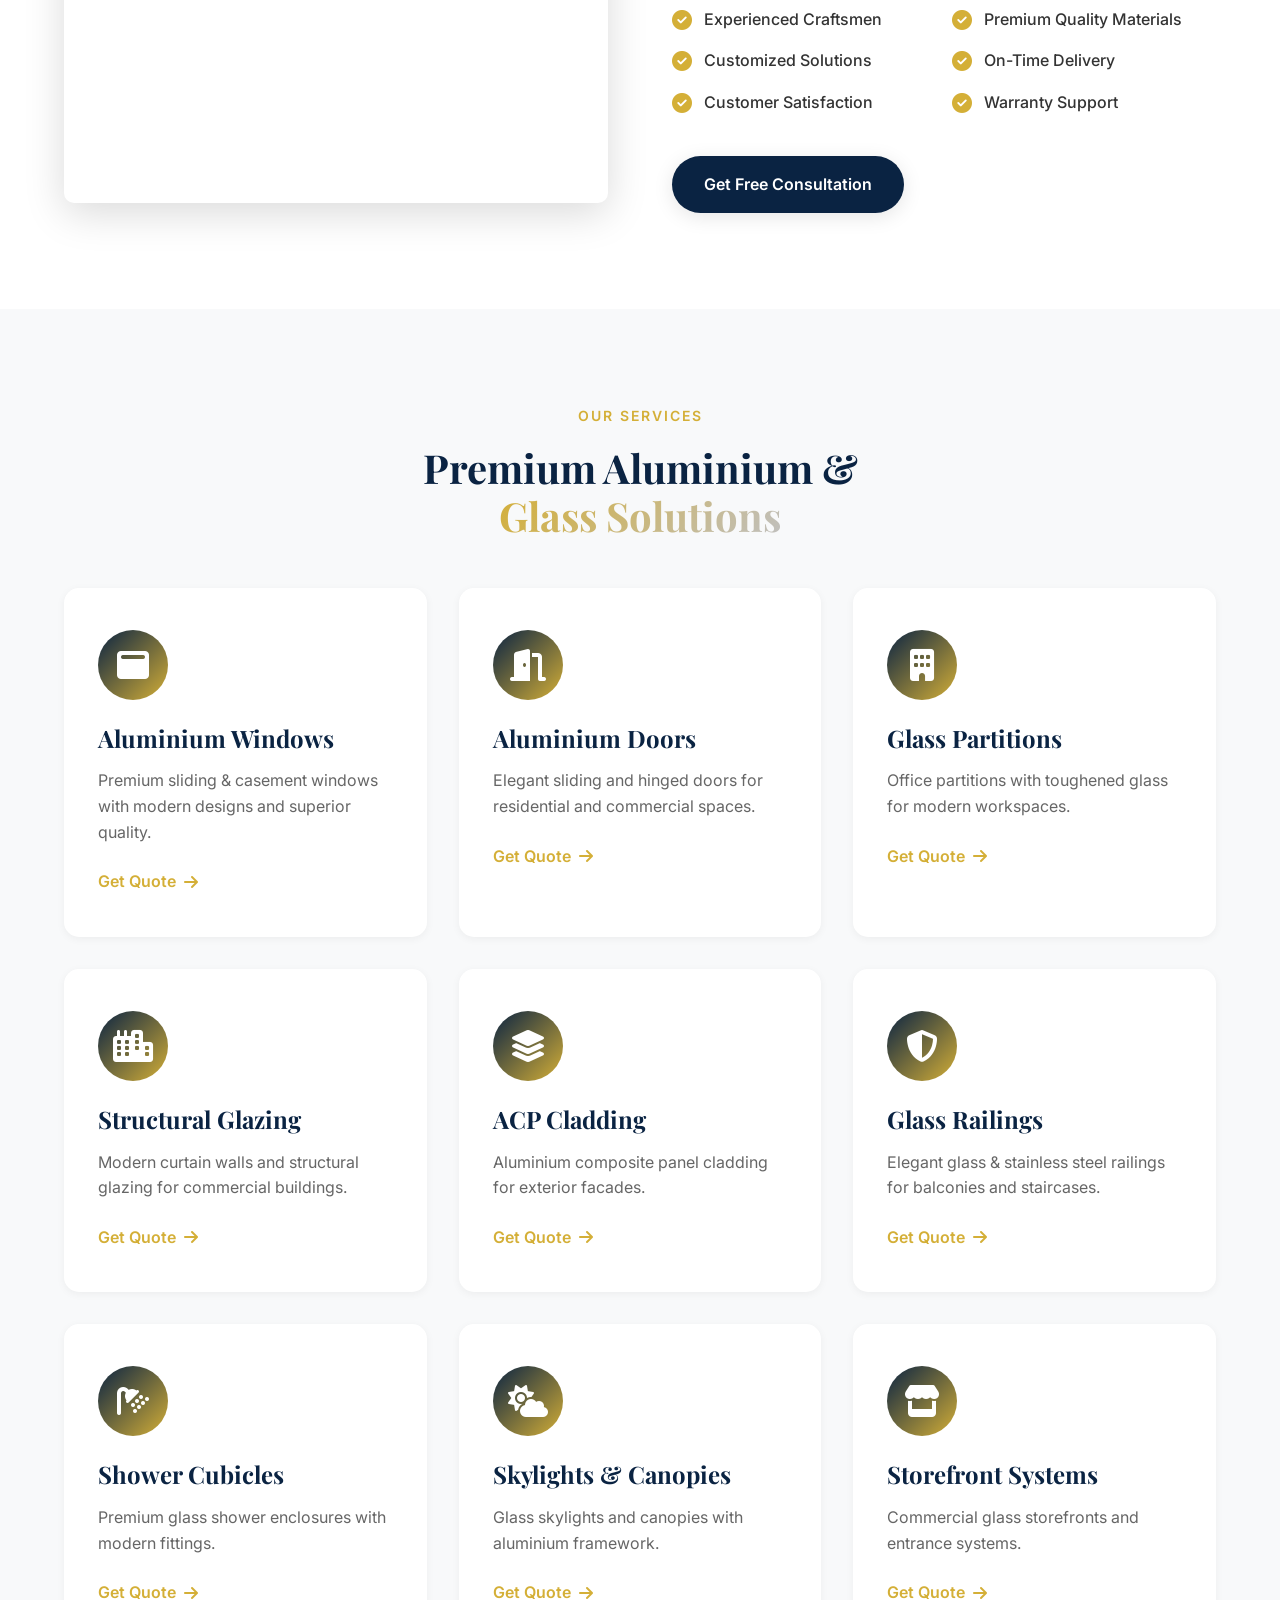
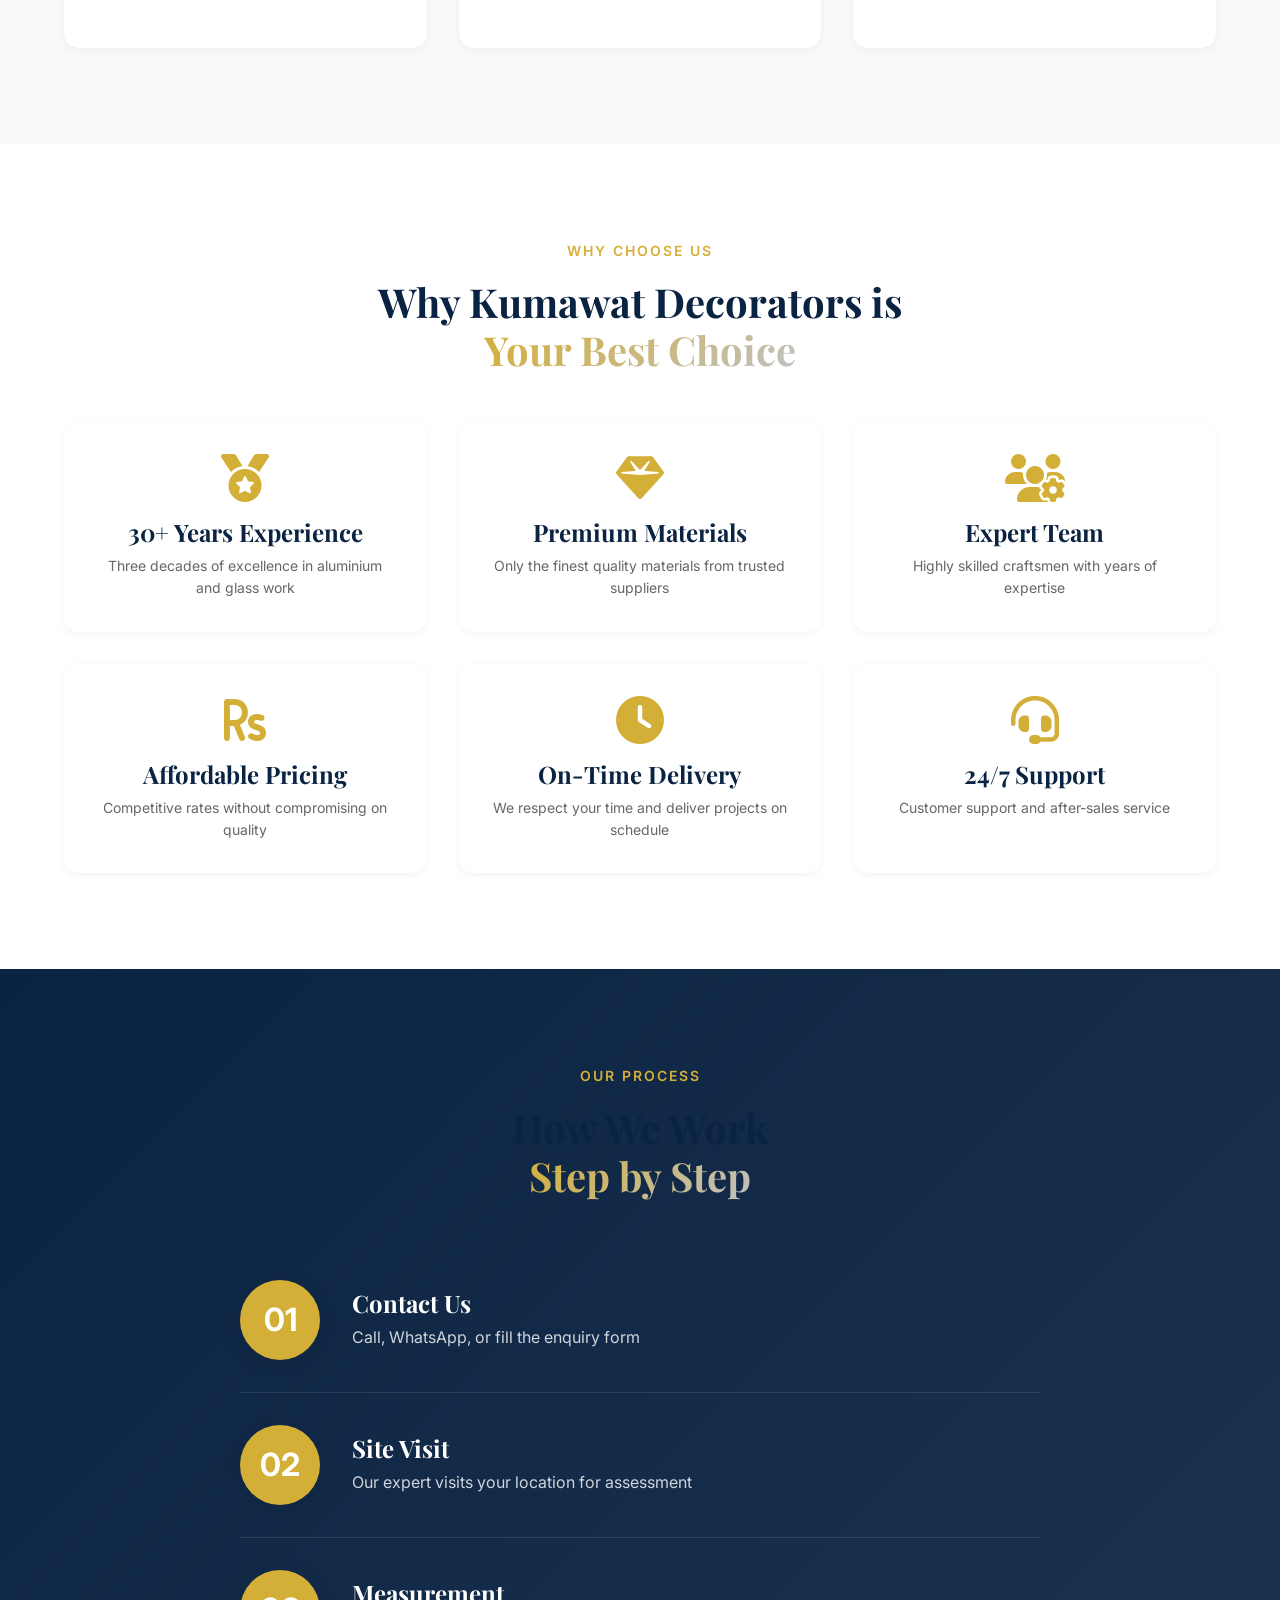
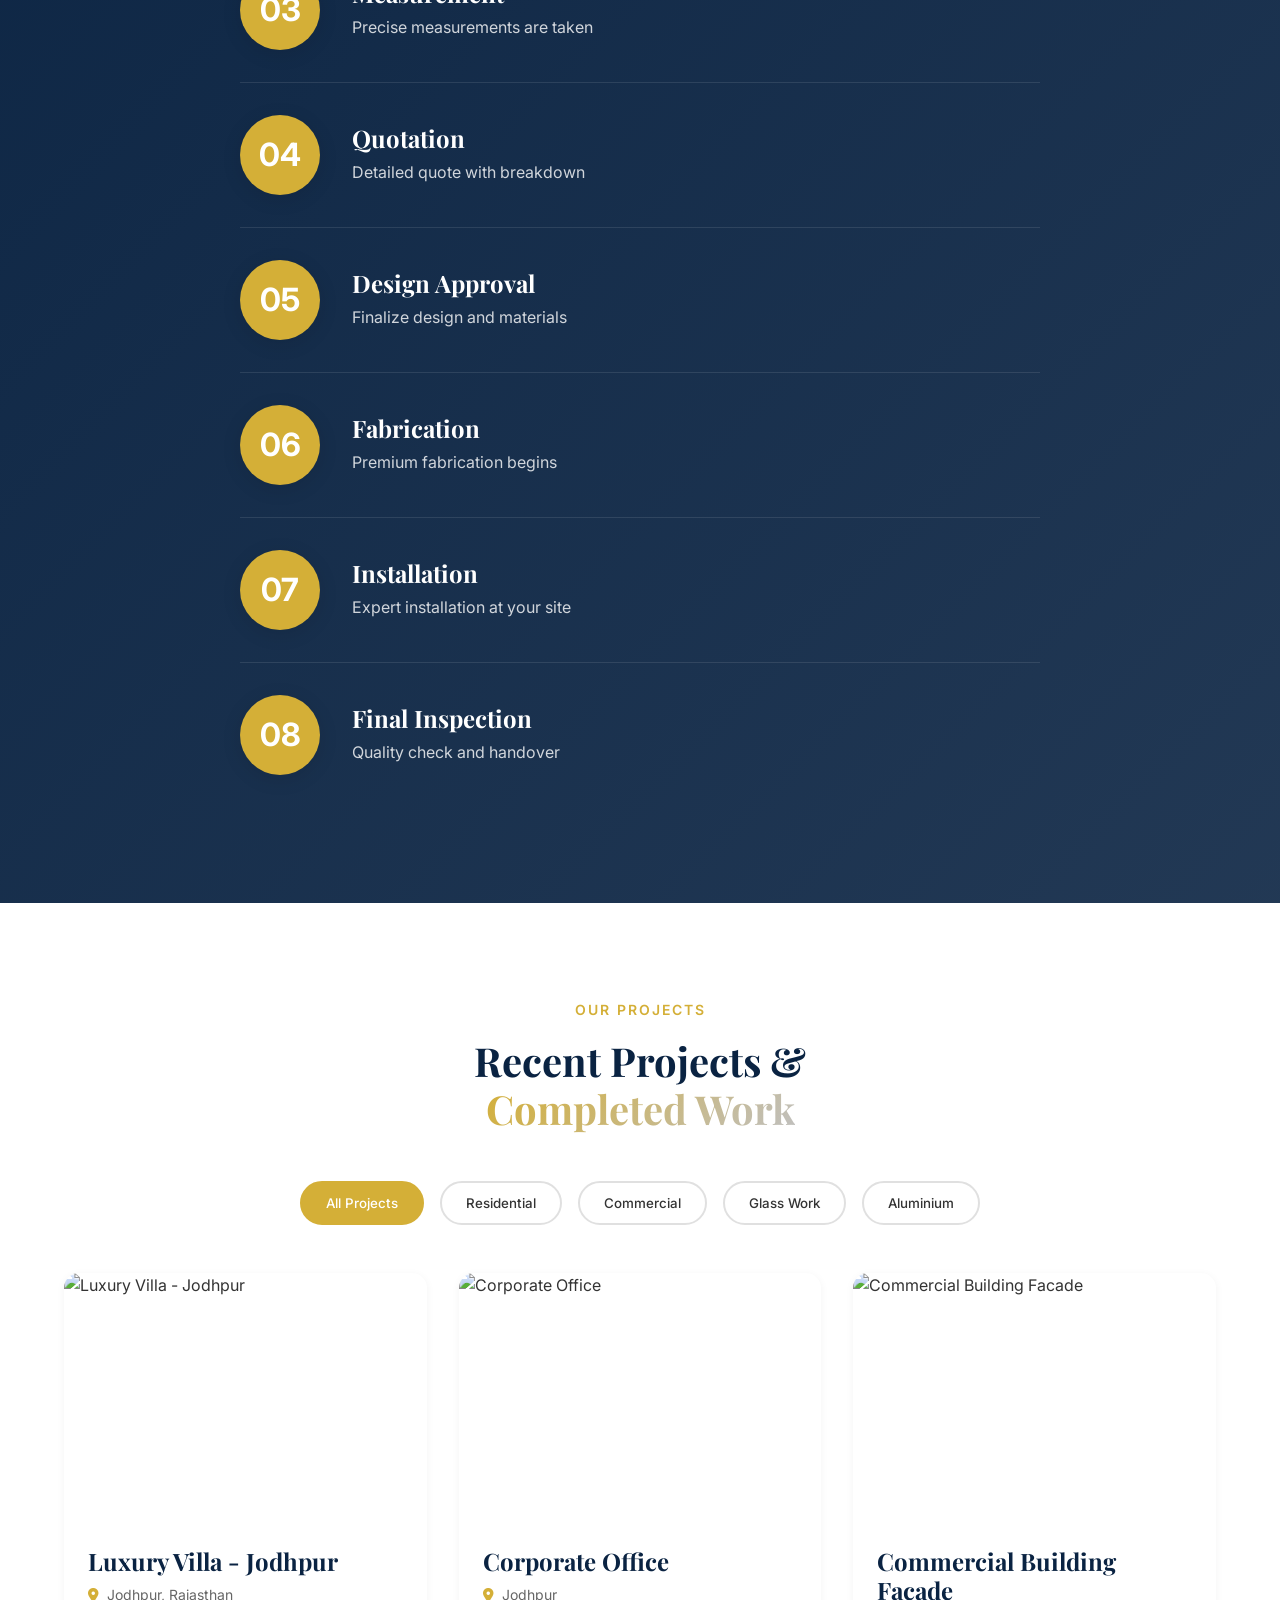
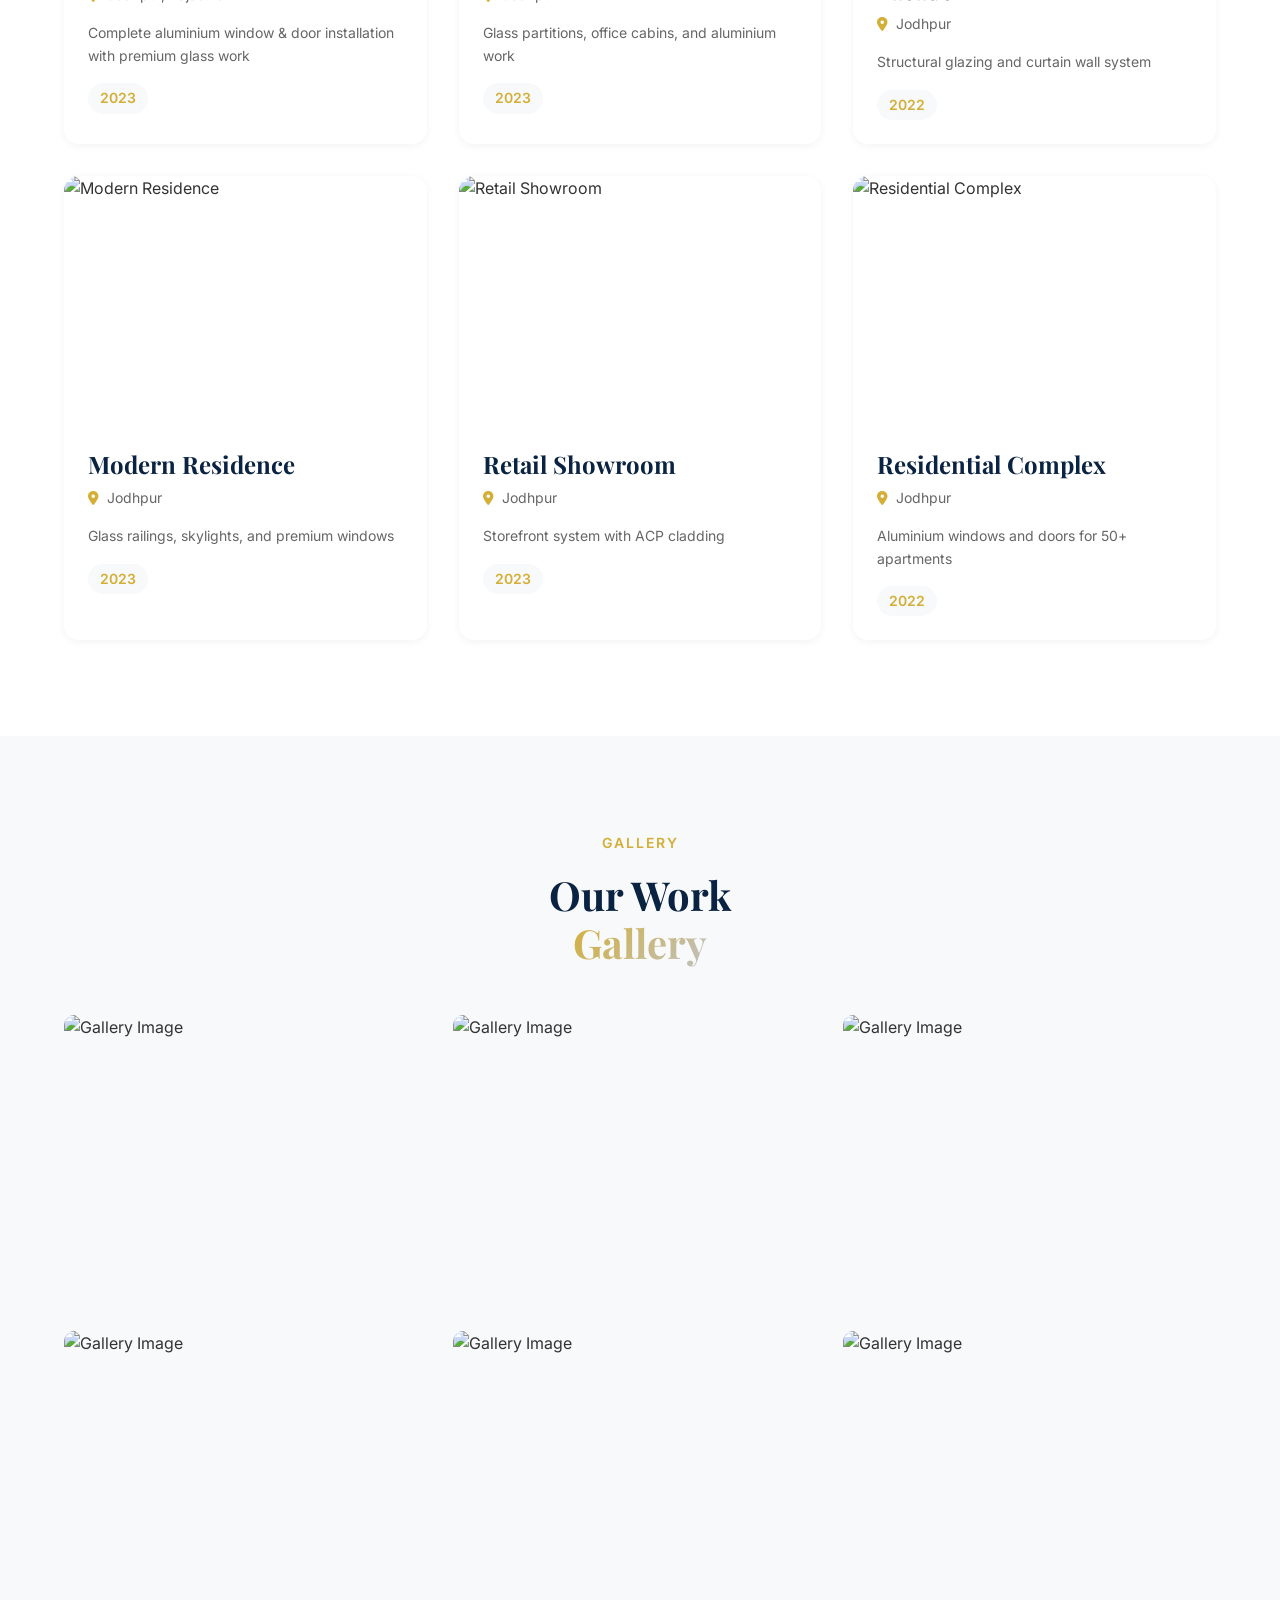
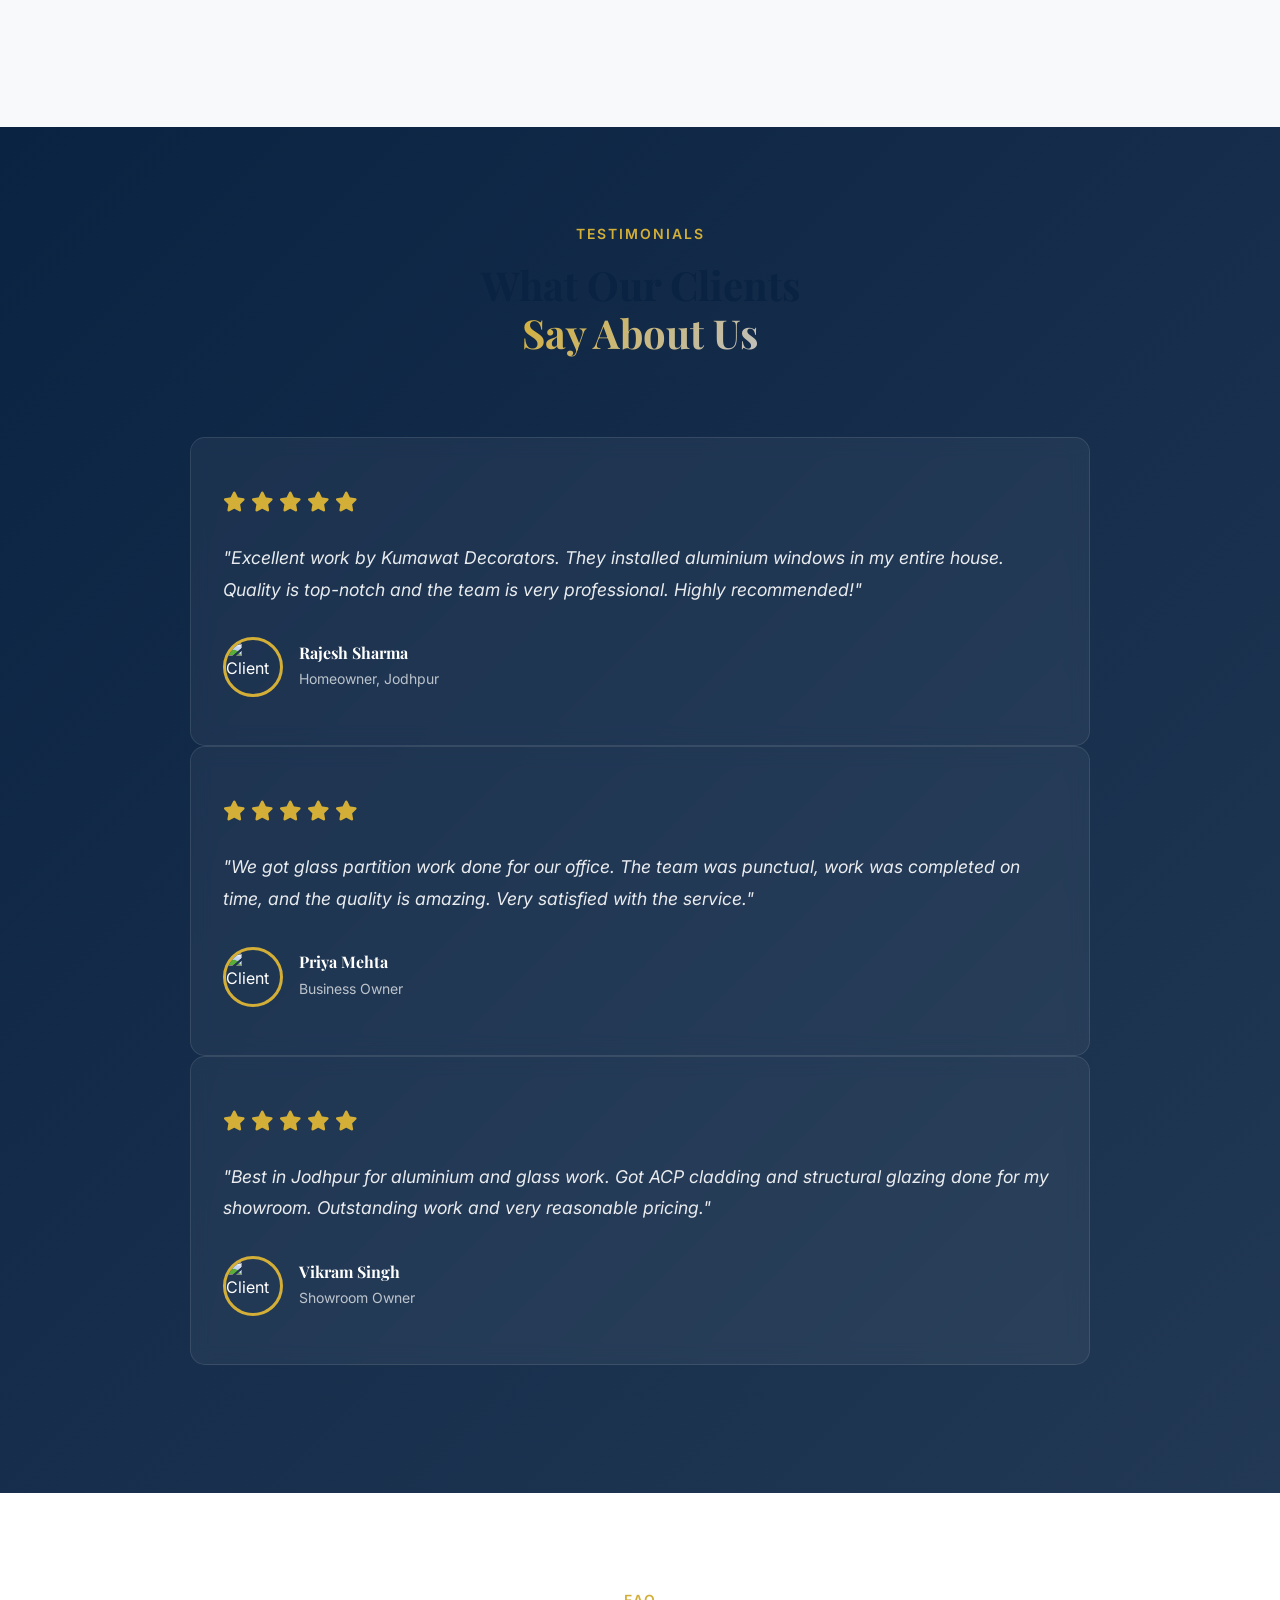
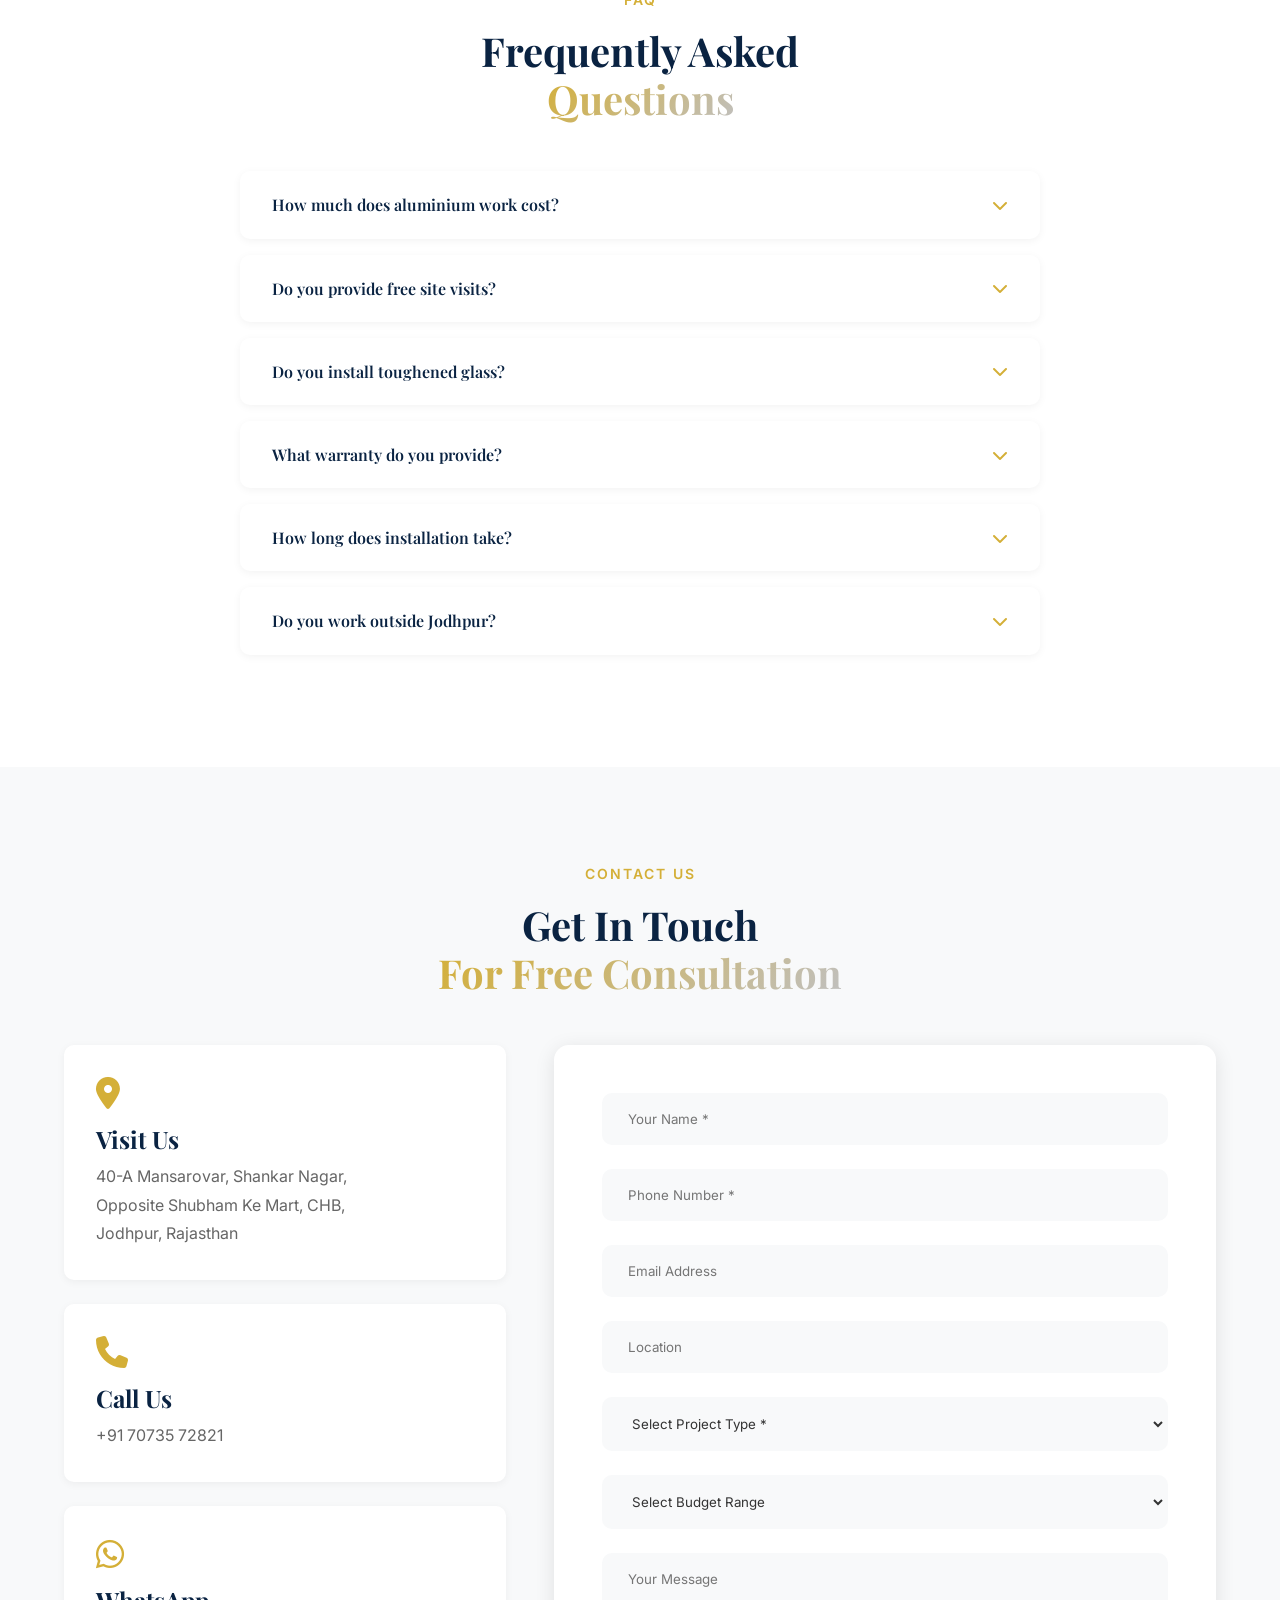
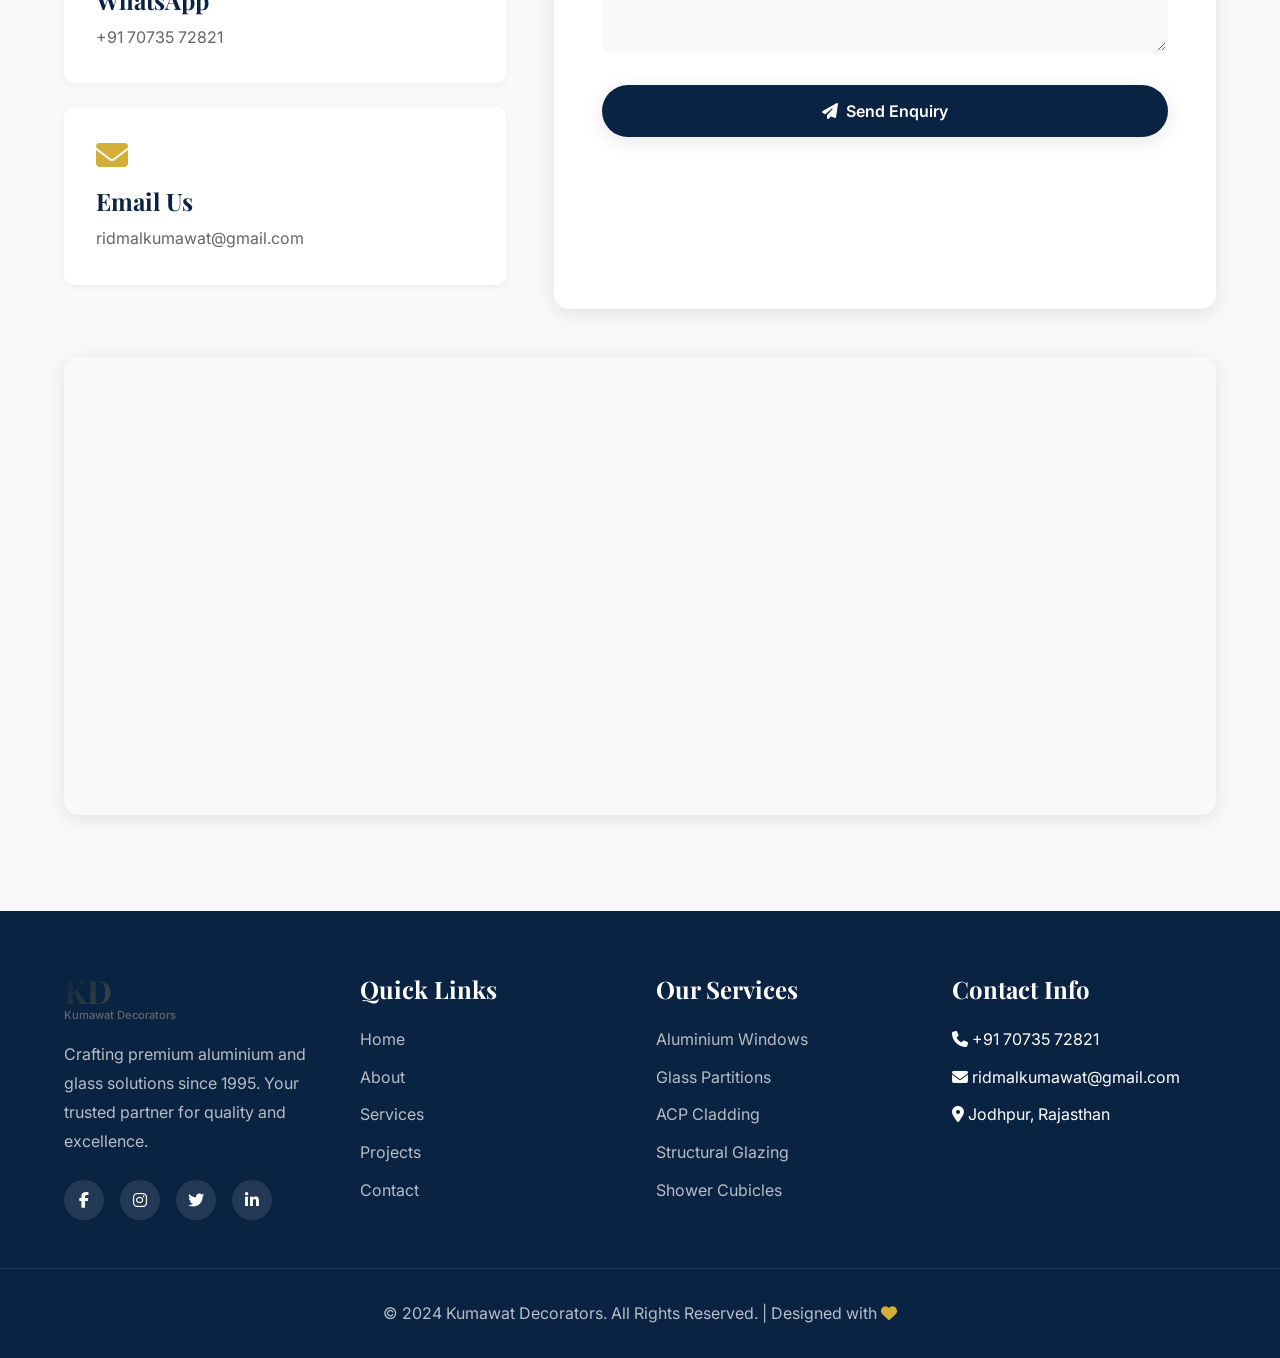
==== commit 0b1a96eb: "Add robots.txt and sitemap.xml" ====
--- a/index.html
+++ b/index.html
@@ -3,34 +3,88 @@
 <head>
     <meta charset="UTF-8">
     <meta name="viewport" content="width=device-width, initial-scale=1.0">
-    <meta name="description" content="Kumawat Decorators - Premium Aluminium & Glass Solutions Since 1995 in Jodhpur, Rajasthan. Expert fabrication, installation & custom designs.">
-    <meta name="keywords" content="aluminium windows, glass work, toughened glass, ACP cladding, structural glazing, Jodhpur, Rajasthan">
+
+    <!-- Primary SEO -->
+    <title>Kumawat Decorators | Aluminium & Glass Works in Jodhpur Since 1995</title>
+
+    <meta name="description"
+        content="Kumawat Decorators is a trusted aluminium and glass contractor in Jodhpur, Rajasthan. We specialize in aluminium windows, doors, ACP cladding, toughened glass, structural glazing, glass partitions, railings and custom fabrication since 1995.">
+
+    <meta name="keywords"
+        content="Kumawat Decorators, Aluminium Fabrication Jodhpur, Glass Work Jodhpur, Aluminium Windows, Aluminium Doors, Toughened Glass, ACP Cladding, Structural Glazing, Glass Partitions, Glass Railings, Shower Cubicles, Jodhpur, Rajasthan">
+
     <meta name="author" content="Kumawat Decorators">
-    
+    <meta name="robots" content="index, follow">
+    <meta name="language" content="English">
+    <meta name="revisit-after" content="7 days">
+
+    <!-- Canonical URL -->
+    <link rel="canonical" href="https://kumawatdecorators.in/">
+
     <!-- Open Graph -->
-    <meta property="og:title" content="Kumawat Decorators - Premium Aluminium & Glass Solutions">
-    <meta property="og:description" content="Crafting Premium Aluminium & Glass Solutions Since 1995">
     <meta property="og:type" content="website">
-    <meta property="og:image" content="images/og-image.jpg">
-    
-    <title>Kumawat Decorators - Premium Aluminium & Glass Solutions Since 1995 | Jodhpur</title>
-    
+    <meta property="og:title" content="Kumawat Decorators | Premium Aluminium & Glass Solutions">
+    <meta property="og:description"
+        content="Trusted Aluminium & Glass Solutions in Jodhpur since 1995. Residential, Commercial & Industrial Projects.">
+    <meta property="og:url" content="https://kumawatdecorators.in/">
+    <meta property="og:site_name" content="Kumawat Decorators">
+    <meta property="og:image" content="https://kumawatdecorators.in/images/og-image.jpg">
+
+    <!-- Twitter -->
+    <meta name="twitter:card" content="summary_large_image">
+    <meta name="twitter:title" content="Kumawat Decorators">
+    <meta name="twitter:description"
+        content="Premium Aluminium & Glass Solutions in Jodhpur Since 1995.">
+    <meta name="twitter:image"
+        content="https://kumawatdecorators.in/images/og-image.jpg">
+
+    <!-- Theme -->
+    <meta name="theme-color" content="#0f172a">
+
     <!-- Favicon -->
     <link rel="icon" type="image/png" href="images/favicon.png">
-    
+    <link rel="apple-touch-icon" href="images/favicon.png">
+
     <!-- Google Fonts -->
     <link rel="preconnect" href="https://fonts.googleapis.com">
     <link rel="preconnect" href="https://fonts.gstatic.com" crossorigin>
+
     <link href="https://fonts.googleapis.com/css2?family=Playfair+Display:wght@400;600;700&family=Inter:wght@300;400;500;600;700&display=swap" rel="stylesheet">
-    
+
     <!-- Font Awesome -->
-    <link rel="stylesheet" href="https://cdnjs.cloudflare.com/ajax/libs/font-awesome/6.4.0/css/all.min.css">
-    
-    <!-- AOS Animation -->
+    <link rel="stylesheet"
+        href="https://cdnjs.cloudflare.com/ajax/libs/font-awesome/6.4.0/css/all.min.css">
+
+    <!-- AOS -->
     <link href="https://unpkg.com/aos@2.3.1/dist/aos.css" rel="stylesheet">
-    
-    <!-- Custom CSS -->
+
+    <!-- CSS -->
     <link rel="stylesheet" href="css/style.css">
+
+    <!-- Local Business Schema -->
+    <script type="application/ld+json">
+    {
+      "@context":"https://schema.org",
+      "@type":"LocalBusiness",
+      "name":"Kumawat Decorators",
+      "url":"https://kumawatdecorators.in",
+      "telephone":"+91-7073572821",
+      "email":"ridmalkumawat@gmail.com",
+      "image":"https://kumawatdecorators.in/images/og-image.jpg",
+      "address":{
+        "@type":"PostalAddress",
+        "streetAddress":"40-A Mansarovar, Shankar Nagar, Opposite Shubham Ke Mart, CHB",
+        "addressLocality":"Jodhpur",
+        "addressRegion":"Rajasthan",
+        "postalCode":"342008",
+        "addressCountry":"IN"
+      },
+      "openingHours":"Mo-Sa 09:00-19:00",
+      "priceRange":"₹₹",
+      "sameAs":[]
+    }
+    </script>
+
 </head>
 <body>
 
--- a/css/style.css
+++ b/css/style.css
@@ -0,0 +1,1301 @@
+/* ========== GOOGLE FONTS ========== */
+@import url('https://fonts.googleapis.com/css2?family=Playfair+Display:wght@400;600;700&family=Inter:wght@300;400;500;600;700&display=swap');
+
+/* ========== VARIABLES ========== */
+:root {
+  /* Colors */
+  --primary-color: #0A2342;
+  --secondary-color: #C0C0C0;
+  --accent-color: #D4AF37;
+  --text-color: #333333;
+  --text-light: #666666;
+  --white-color: #FFFFFF;
+  --bg-color: #F8F9FA;
+  --border-color: #E0E0E0;
+  
+  /* Typography */
+  --heading-font: 'Playfair Display', serif;
+  --body-font: 'Inter', sans-serif;
+  
+  --big-font: 3.5rem;
+  --h1-font: 2.5rem;
+  --h2-font: 2rem;
+  --h3-font: 1.5rem;
+  --normal-font: 1rem;
+  --small-font: 0.875rem;
+  
+  /* Font Weight */
+  --font-light: 300;
+  --font-regular: 400;
+  --font-medium: 500;
+  --font-semibold: 600;
+  --font-bold: 700;
+  
+  /* Spacing */
+  --mb-0-5: 0.5rem;
+  --mb-1: 1rem;
+  --mb-1-5: 1.5rem;
+  --mb-2: 2rem;
+  --mb-2-5: 2.5rem;
+  --mb-3: 3rem;
+  
+  /* Z-index */
+  --z-tooltip: 10;
+  --z-fixed: 100;
+  --z-modal: 1000;
+  
+  /* Shadows */
+  --shadow-sm: 0 2px 8px rgba(0,0,0,0.05);
+  --shadow-md: 0 4px 20px rgba(0,0,0,0.1);
+  --shadow-lg: 0 10px 40px rgba(0,0,0,0.15);
+  
+  /* Transitions */
+  --transition: all 0.3s ease;
+}
+
+/* ========== RESPONSIVE TYPOGRAPHY ========== */
+@media screen and (max-width: 968px) {
+  :root {
+    --big-font: 2.5rem;
+    --h1-font: 2rem;
+    --h2-font: 1.75rem;
+    --h3-font: 1.25rem;
+  }
+}
+
+/* ========== BASE ========== */
+* {
+  margin: 0;
+  padding: 0;
+  box-sizing: border-box;
+}
+
+html {
+  scroll-behavior: smooth;
+}
+
+body {
+  font-family: var(--body-font);
+  font-size: var(--normal-font);
+  color: var(--text-color);
+  background-color: var(--white-color);
+  line-height: 1.6;
+}
+
+h1, h2, h3, h4 {
+  font-family: var(--heading-font);
+  font-weight: var(--font-bold);
+  line-height: 1.2;
+}
+
+ul {
+  list-style: none;
+}
+
+a {
+  text-decoration: none;
+  color: inherit;
+}
+
+img {
+  max-width: 100%;
+  height: auto;
+  display: block;
+}
+
+button {
+  border: none;
+  outline: none;
+  cursor: pointer;
+  font-family: var(--body-font);
+}
+
+input, textarea, select {
+  border: none;
+  outline: none;
+  font-family: var(--body-font);
+}
+
+/* ========== REUSABLE CLASSES ========== */
+.container {
+  max-width: 1200px;
+  margin: 0 auto;
+  padding: 0 1.5rem;
+}
+
+.grid {
+  display: grid;
+  gap: 2rem;
+}
+
+.section {
+  padding: 6rem 0;
+}
+
+.section__subtitle {
+  display: block;
+  font-size: var(--small-font);
+  color: var(--accent-color);
+  font-weight: var(--font-semibold);
+  text-transform: uppercase;
+  letter-spacing: 2px;
+  margin-bottom: var(--mb-1);
+}
+
+.section__title {
+  font-size: var(--h1-font);
+  color: var(--primary-color);
+  margin-bottom: var(--mb-2);
+}
+
+.section__header {
+  text-align: center;
+  margin-bottom: var(--mb-3);
+}
+
+.gradient-text {
+  background: linear-gradient(135deg, var(--accent-color), var(--secondary-color));
+  -webkit-background-clip: text;
+  -webkit-text-fill-color: transparent;
+  background-clip: text;
+}
+
+/* ========== BUTTONS ========== */
+.btn {
+  display: inline-flex;
+  align-items: center;
+  gap: 0.5rem;
+  padding: 1rem 2rem;
+  font-size: var(--normal-font);
+  font-weight: var(--font-semibold);
+  border-radius: 50px;
+  transition: var(--transition);
+  cursor: pointer;
+}
+
+.btn-primary {
+  background: var(--primary-color);
+  color: var(--white-color);
+  box-shadow: var(--shadow-md);
+}
+
+.btn-primary:hover {
+  background: var(--accent-color);
+  transform: translateY(-3px);
+  box-shadow: var(--shadow-lg);
+}
+
+.btn-secondary {
+  background: transparent;
+  color: var(--primary-color);
+  border: 2px solid var(--primary-color);
+}
+
+.btn-secondary:hover {
+  background: var(--primary-color);
+  color: var(--white-color);
+  transform: translateY(-3px);
+}
+
+.btn-block {
+  width: 100%;
+  justify-content: center;
+}
+
+/* ========== HEADER ========== */
+.header {
+  position: fixed;
+  top: 0;
+  left: 0;
+  width: 100%;
+  background: var(--white-color);
+  box-shadow: var(--shadow-sm);
+  z-index: var(--z-fixed);
+  transition: var(--transition);
+}
+
+.nav {
+  height: 80px;
+  display: flex;
+  justify-content: space-between;
+  align-items: center;
+}
+
+.nav__logo {
+  display: flex;
+  flex-direction: column;
+}
+
+.logo-text {
+  font-family: var(--heading-font);
+  font-size: 2rem;
+  font-weight: var(--font-bold);
+  background: linear-gradient(135deg, var(--primary-color), var(--accent-color));
+  -webkit-background-clip: text;
+  -webkit-text-fill-color: transparent;
+  line-height: 1;
+}
+
+.logo-subtext {
+  font-size: 0.7rem;
+  color: var(--text-light);
+  font-weight: var(--font-medium);
+}
+
+.nav__list {
+  display: flex;
+  gap: 2rem;
+}
+
+.nav__link {
+  color: var(--text-color);
+  font-weight: var(--font-medium);
+  transition: var(--transition);
+  position: relative;
+}
+
+.nav__link::after {
+  content: '';
+  position: absolute;
+  bottom: -5px;
+  left: 0;
+  width: 0;
+  height: 2px;
+  background: var(--accent-color);
+  transition: var(--transition);
+}
+
+.nav__link:hover::after,
+.nav__link.active-link::after {
+  width: 100%;
+}
+
+.nav__btns {
+  display: flex;
+  align-items: center;
+  gap: 1rem;
+}
+
+.nav__cta {
+  padding: 0.75rem 1.5rem;
+  background: var(--accent-color);
+  color: var(--white-color);
+  border-radius: 50px;
+  font-weight: var(--font-semibold);
+  transition: var(--transition);
+}
+
+.nav__cta:hover {
+  background: var(--primary-color);
+  transform: translateY(-2px);
+}
+
+.nav__toggle,
+.nav__close {
+  display: none;
+  font-size: 1.5rem;
+  cursor: pointer;
+}
+
+/* ========== HERO SECTION ========== */
+.hero {
+  position: relative;
+  height: 100vh;
+  display: flex;
+  align-items: center;
+  overflow: hidden;
+}
+
+.hero__bg {
+  position: absolute;
+  top: 0;
+  left: 0;
+  width: 100%;
+  height: 100%;
+  background: linear-gradient(135deg, rgba(10,35,66,0.95), rgba(10,35,66,0.85)),
+              url('https://images.unsplash.com/photo-1600585154340-be6161a56a0c?w=1920') center/cover;
+  z-index: -1;
+}
+
+.hero__overlay {
+  position: absolute;
+  top: 0;
+  left: 0;
+  width: 100%;
+  height: 100%;
+  background: linear-gradient(to bottom, transparent, rgba(10,35,66,0.3));
+}
+
+.hero__container {
+  margin-top: 80px;
+}
+
+.hero__content {
+  max-width: 700px;
+  color: var(--white-color);
+}
+
+.hero__subtitle {
+  display: block;
+  font-size: var(--small-font);
+  color: var(--accent-color);
+  font-weight: var(--font-semibold);
+  text-transform: uppercase;
+  letter-spacing: 3px;
+  margin-bottom: var(--mb-1);
+}
+
+.hero__title {
+  font-size: var(--big-font);
+  margin-bottom: var(--mb-1-5);
+  line-height: 1.1;
+}
+
+.hero__description {
+  font-size: 1.1rem;
+  margin-bottom: var(--mb-2-5);
+  line-height: 1.8;
+  color: rgba(255,255,255,0.9);
+}
+
+.hero__buttons {
+  display: flex;
+  flex-wrap: wrap;
+  gap: 1rem;
+  margin-bottom: var(--mb-2);
+}
+
+.hero__trust {
+  display: flex;
+  flex-wrap: wrap;
+  gap: 2rem;
+}
+
+.trust-badge {
+  display: flex;
+  align-items: center;
+  gap: 0.5rem;
+  color: rgba(255,255,255,0.9);
+}
+
+.trust-badge i {
+  color: var(--accent-color);
+  font-size: 1.5rem;
+}
+
+.hero__scroll {
+  position: absolute;
+  bottom: 2rem;
+  left: 50%;
+  transform: translateX(-50%);
+}
+
+.scroll-down {
+  display: flex;
+  flex-direction: column;
+  align-items: center;
+  gap: 0.5rem;
+  color: var(--white-color);
+  font-size: var(--small-font);
+  animation: bounce 2s infinite;
+}
+
+@keyframes bounce {
+  0%, 100% { transform: translateY(0); }
+  50% { transform: translateY(-10px); }
+}
+
+/* ========== STATS SECTION ========== */
+.stats {
+  background: var(--primary-color);
+  padding: 4rem 0;
+  margin-top: -50px;
+  position: relative;
+  z-index: 1;
+}
+
+.stats__container {
+  grid-template-columns: repeat(auto-fit, minmax(250px, 1fr));
+}
+
+.stats__card {
+  text-align: center;
+  color: var(--white-color);
+  padding: 2rem;
+  border-right: 1px solid rgba(255,255,255,0.1);
+}
+
+.stats__card:last-child {
+  border-right: none;
+}
+
+.stats__icon {
+  font-size: 3rem;
+  color: var(--accent-color);
+  margin-bottom: var(--mb-1);
+}
+
+.stats__number {
+  font-size: 3rem;
+  font-weight: var(--font-bold);
+  margin-bottom: 0.5rem;
+}
+
+.stats__number::after {
+  content: '+';
+  color: var(--accent-color);
+}
+
+.stats__title {
+  font-size: var(--normal-font);
+  color: rgba(255,255,255,0.8);
+}
+
+/* ========== ABOUT SECTION ========== */
+.about__container {
+  grid-template-columns: 1fr 1fr;
+  align-items: center;
+  gap: 4rem;
+}
+
+.about__image {
+  position: relative;
+  border-radius: 10px;
+  overflow: hidden;
+  box-shadow: var(--shadow-lg);
+}
+
+.about__image img {
+  width: 100%;
+  height: 500px;
+  object-fit: cover;
+  transition: var(--transition);
+}
+
+.about__image:hover img {
+  transform: scale(1.05);
+}
+
+.about__badge {
+  position: absolute;
+  top: 20px;
+  right: 20px;
+  background: var(--accent-color);
+  color: var(--white-color);
+  padding: 1.5rem;
+  border-radius: 10px;
+  text-align: center;
+  box-shadow: var(--shadow-md);
+}
+
+.badge-year {
+  display: block;
+  font-size: var(--small-font);
+  font-weight: var(--font-medium);
+}
+
+.badge-number {
+  display: block;
+  font-size: 2rem;
+  font-weight: var(--font-bold);
+}
+
+.about__description {
+  color: var(--text-light);
+  margin-bottom: var(--mb-2);
+  line-height: 1.8;
+}
+
+.about__features {
+  display: grid;
+  grid-template-columns: repeat(2, 1fr);
+  gap: 1rem;
+  margin-bottom: var(--mb-2-5);
+}
+
+.feature {
+  display: flex;
+  align-items: center;
+  gap: 0.75rem;
+}
+
+.feature i {
+  color: var(--accent-color);
+  font-size: 1.25rem;
+}
+
+.feature span {
+  color: var(--text-color);
+  font-weight: var(--font-medium);
+}
+
+/* ========== SERVICES SECTION ========== */
+.services {
+  background: var(--bg-color);
+}
+
+.services__container {
+  grid-template-columns: repeat(auto-fit, minmax(300px, 1fr));
+}
+
+.service__card {
+  background: var(--white-color);
+  padding: 2.5rem 2rem;
+  border-radius: 15px;
+  box-shadow: var(--shadow-sm);
+  transition: var(--transition);
+  border: 2px solid transparent;
+}
+
+.service__card:hover {
+  transform: translateY(-10px);
+  box-shadow: var(--shadow-lg);
+  border-color: var(--accent-color);
+}
+
+.service__icon {
+  width: 70px;
+  height: 70px;
+  background: linear-gradient(135deg, var(--primary-color), var(--accent-color));
+  color: var(--white-color);
+  display: flex;
+  align-items: center;
+  justify-content: center;
+  font-size: 2rem;
+  border-radius: 50%;
+  margin-bottom: var(--mb-1-5);
+}
+
+.service__title {
+  font-size: var(--h3-font);
+  color: var(--primary-color);
+  margin-bottom: var(--mb-1);
+}
+
+.service__description {
+  color: var(--text-light);
+  margin-bottom: var(--mb-1-5);
+  line-height: 1.6;
+}
+
+.service__link {
+  color: var(--accent-color);
+  font-weight: var(--font-semibold);
+  display: inline-flex;
+  align-items: center;
+  gap: 0.5rem;
+  transition: var(--transition);
+}
+
+.service__link:hover {
+  gap: 1rem;
+}
+
+/* ========== WHY CHOOSE US ========== */
+.why-choose__container {
+  grid-template-columns: repeat(auto-fit, minmax(280px, 1fr));
+}
+
+.why-choose__card {
+  text-align: center;
+  padding: 2rem;
+  background: var(--white-color);
+  border-radius: 15px;
+  box-shadow: var(--shadow-sm);
+  transition: var(--transition);
+}
+
+.why-choose__card:hover {
+  transform: translateY(-5px);
+  box-shadow: var(--shadow-md);
+}
+
+.why-choose__card i {
+  font-size: 3rem;
+  color: var(--accent-color);
+  margin-bottom: var(--mb-1);
+}
+
+.why-choose__card h3 {
+  font-size: var(--h3-font);
+  color: var(--primary-color);
+  margin-bottom: var(--mb-0-5);
+}
+
+.why-choose__card p {
+  color: var(--text-light);
+  font-size: var(--small-font);
+}
+
+/* ========== PROCESS SECTION ========== */
+.process {
+  background: linear-gradient(135deg, var(--primary-color), rgba(10,35,66,0.9));
+  color: var(--white-color);
+}
+
+.process__container {
+  max-width: 800px;
+  margin: 0 auto;
+}
+
+.process__step {
+  display: grid;
+  grid-template-columns: auto 1fr;
+  gap: 2rem;
+  align-items: center;
+  padding: 2rem 0;
+  border-bottom: 1px solid rgba(255,255,255,0.1);
+}
+
+.process__step:last-child {
+  border-bottom: none;
+}
+
+.step__number {
+  width: 80px;
+  height: 80px;
+  background: var(--accent-color);
+  color: var(--white-color);
+  font-size: 2rem;
+  font-weight: var(--font-bold);
+  display: flex;
+  align-items: center;
+  justify-content: center;
+  border-radius: 50%;
+  box-shadow: var(--shadow-md);
+}
+
+.step__content h3 {
+  font-size: var(--h3-font);
+  margin-bottom: 0.5rem;
+}
+
+.step__content p {
+  color: rgba(255,255,255,0.8);
+}
+
+/* ========== PROJECTS SECTION ========== */
+.projects__filter {
+  display: flex;
+  justify-content: center;
+  flex-wrap: wrap;
+  gap: 1rem;
+  margin-bottom: var(--mb-3);
+}
+
+.filter__btn {
+  padding: 0.75rem 1.5rem;
+  background: var(--white-color);
+  color: var(--text-color);
+  border: 2px solid var(--border-color);
+  border-radius: 50px;
+  font-weight: var(--font-medium);
+  transition: var(--transition);
+  cursor: pointer;
+}
+
+.filter__btn.active,
+.filter__btn:hover {
+  background: var(--accent-color);
+  color: var(--white-color);
+  border-color: var(--accent-color);
+}
+
+.projects__container {
+  grid-template-columns: repeat(auto-fit, minmax(350px, 1fr));
+}
+
+.project__card {
+  background: var(--white-color);
+  border-radius: 15px;
+  overflow: hidden;
+  box-shadow: var(--shadow-sm);
+  transition: var(--transition);
+}
+
+.project__card:hover {
+  transform: translateY(-10px);
+  box-shadow: var(--shadow-lg);
+}
+
+.project__image {
+  position: relative;
+  overflow: hidden;
+  height: 250px;
+}
+
+.project__image img {
+  width: 100%;
+  height: 100%;
+  object-fit: cover;
+  transition: var(--transition);
+}
+
+.project__card:hover .project__image img {
+  transform: scale(1.1);
+}
+
+.project__overlay {
+  position: absolute;
+  top: 0;
+  left: 0;
+  width: 100%;
+  height: 100%;
+  background: rgba(10,35,66,0.8);
+  display: flex;
+  align-items: center;
+  justify-content: center;
+  opacity: 0;
+  transition: var(--transition);
+}
+
+.project__card:hover .project__overlay {
+  opacity: 1;
+}
+
+.project__view {
+  width: 50px;
+  height: 50px;
+  background: var(--accent-color);
+  color: var(--white-color);
+  display: flex;
+  align-items: center;
+  justify-content: center;
+  border-radius: 50%;
+  font-size: 1.25rem;
+  transition: var(--transition);
+}
+
+.project__view:hover {
+  transform: scale(1.1);
+}
+
+.project__content {
+  padding: 1.5rem;
+}
+
+.project__title {
+  font-size: var(--h3-font);
+  color: var(--primary-color);
+  margin-bottom: 0.5rem;
+}
+
+.project__location {
+  color: var(--text-light);
+  font-size: var(--small-font);
+  margin-bottom: var(--mb-1);
+}
+
+.project__location i {
+  color: var(--accent-color);
+  margin-right: 0.25rem;
+}
+
+.project__description {
+  color: var(--text-light);
+  font-size: var(--small-font);
+  margin-bottom: var(--mb-1);
+  line-height: 1.6;
+}
+
+.project__year {
+  display: inline-block;
+  padding: 0.25rem 0.75rem;
+  background: var(--bg-color);
+  color: var(--accent-color);
+  font-size: var(--small-font);
+  font-weight: var(--font-semibold);
+  border-radius: 20px;
+}
+
+/* ========== GALLERY SECTION ========== */
+.gallery {
+  background: var(--bg-color);
+}
+
+.gallery__container {
+  grid-template-columns: repeat(auto-fit, minmax(300px, 1fr));
+  gap: 1rem;
+}
+
+.gallery__item {
+  position: relative;
+  overflow: hidden;
+  border-radius: 10px;
+  cursor: pointer;
+  height: 300px;
+}
+
+.gallery__item img {
+  width: 100%;
+  height: 100%;
+  object-fit: cover;
+  transition: var(--transition);
+}
+
+.gallery__item:hover img {
+  transform: scale(1.1);
+}
+
+.gallery__overlay {
+  position: absolute;
+  top: 0;
+  left: 0;
+  width: 100%;
+  height: 100%;
+  background: rgba(10,35,66,0.8);
+  display: flex;
+  align-items: center;
+  justify-content: center;
+  opacity: 0;
+  transition: var(--transition);
+}
+
+.gallery__item:hover .gallery__overlay {
+  opacity: 1;
+}
+
+.gallery__overlay i {
+  font-size: 2rem;
+  color: var(--accent-color);
+}
+
+/* ========== TESTIMONIALS ========== */
+.testimonials {
+  background: linear-gradient(135deg, var(--primary-color), rgba(10,35,66,0.9));
+  color: var(--white-color);
+}
+
+.testimonials__container {
+  max-width: 900px;
+  margin: 0 auto;
+  padding: 2rem 0;
+}
+
+.testimonial__card {
+  background: rgba(255,255,255,0.05);
+  padding: 3rem 2rem;
+  border-radius: 15px;
+  backdrop-filter: blur(10px);
+  border: 1px solid rgba(255,255,255,0.1);
+}
+
+.testimonial__stars {
+  color: var(--accent-color);
+  font-size: 1.25rem;
+  margin-bottom: var(--mb-1-5);
+}
+
+.testimonial__description {
+  font-size: 1.1rem;
+  line-height: 1.8;
+  margin-bottom: var(--mb-2);
+  color: rgba(255,255,255,0.9);
+  font-style: italic;
+}
+
+.testimonial__author {
+  display: flex;
+  align-items: center;
+  gap: 1rem;
+}
+
+.author__image {
+  width: 60px;
+  height: 60px;
+  border-radius: 50%;
+  overflow: hidden;
+  border: 3px solid var(--accent-color);
+}
+
+.author__image img {
+  width: 100%;
+  height: 100%;
+  object-fit: cover;
+}
+
+.author__info h4 {
+  font-size: var(--normal-font);
+  margin-bottom: 0.25rem;
+}
+
+.author__info span {
+  font-size: var(--small-font);
+  color: rgba(255,255,255,0.7);
+}
+
+.swiper-pagination-bullet {
+  background: var(--white-color);
+  opacity: 0.5;
+}
+
+.swiper-pagination-bullet-active {
+  background: var(--accent-color);
+  opacity: 1;
+}
+
+/* ========== FAQ SECTION ========== */
+.faq__container {
+  max-width: 800px;
+  margin: 0 auto;
+}
+
+.faq__item {
+  background: var(--white-color);
+  border-radius: 10px;
+  margin-bottom: 1rem;
+  box-shadow: var(--shadow-sm);
+  overflow: hidden;
+}
+
+.faq__question {
+  display: flex;
+  justify-content: space-between;
+  align-items: center;
+  padding: 1.5rem 2rem;
+  cursor: pointer;
+  transition: var(--transition);
+}
+
+.faq__question:hover {
+  background: var(--bg-color);
+}
+
+.faq__question h3 {
+  font-size: var(--normal-font);
+  color: var(--primary-color);
+  font-weight: var(--font-semibold);
+}
+
+.faq__question i {
+  color: var(--accent-color);
+  transition: var(--transition);
+}
+
+.faq__item.active .faq__question i {
+  transform: rotate(180deg);
+}
+
+.faq__answer {
+  max-height: 0;
+  overflow: hidden;
+  transition: max-height 0.3s ease;
+}
+
+.faq__item.active .faq__answer {
+  max-height: 200px;
+}
+
+.faq__answer p {
+  padding: 0 2rem 1.5rem;
+  color: var(--text-light);
+  line-height: 1.8;
+}
+
+/* ========== CONTACT SECTION ========== */
+.contact {
+  background: var(--bg-color);
+}
+
+.contact__container {
+  grid-template-columns: 1fr 1.5fr;
+  gap: 3rem;
+}
+
+.contact__card {
+  background: var(--white-color);
+  padding: 2rem;
+  border-radius: 10px;
+  box-shadow: var(--shadow-sm);
+  margin-bottom: 1.5rem;
+  transition: var(--transition);
+}
+
+.contact__card:hover {
+  box-shadow: var(--shadow-md);
+  transform: translateY(-5px);
+}
+
+.contact__card i {
+  font-size: 2rem;
+  color: var(--accent-color);
+  margin-bottom: var(--mb-1);
+}
+
+.contact__card h3 {
+  font-size: var(--h3-font);
+  color: var(--primary-color);
+  margin-bottom: 0.5rem;
+}
+
+.contact__card p,
+.contact__card a {
+  color: var(--text-light);
+  line-height: 1.8;
+  transition: var(--transition);
+}
+
+.contact__card a:hover {
+  color: var(--accent-color);
+}
+
+.contact__form {
+  background: var(--white-color);
+  padding: 3rem;
+  border-radius: 15px;
+  box-shadow: var(--shadow-md);
+}
+
+.form__group {
+  margin-bottom: 1.5rem;
+}
+
+.form__group input,
+.form__group select,
+.form__group textarea {
+  width: 100%;
+  padding: 1rem 1.5rem;
+  background: var(--bg-color);
+  border: 2px solid transparent;
+  border-radius: 10px;
+  color: var(--text-color);
+  transition: var(--transition);
+}
+
+.form__group input:focus,
+.form__group select:focus,
+.form__group textarea:focus {
+  border-color: var(--accent-color);
+  background: var(--white-color);
+}
+
+.contact__map {
+  margin-top: 3rem;
+  border-radius: 15px;
+  overflow: hidden;
+  box-shadow: var(--shadow-md);
+}
+
+/* ========== FOOTER ========== */
+.footer {
+  background: var(--primary-color);
+  color: var(--white-color);
+  padding: 4rem 0 2rem;
+}
+
+.footer__container {
+  grid-template-columns: repeat(auto-fit, minmax(250px, 1fr));
+}
+
+.footer__logo {
+  display: flex;
+  flex-direction: column;
+  margin-bottom: var(--mb-1);
+}
+
+.footer__description {
+  color: rgba(255,255,255,0.7);
+  margin-bottom: var(--mb-1-5);
+  line-height: 1.8;
+}
+
+.footer__social {
+  display: flex;
+  gap: 1rem;
+}
+
+.footer__social-link {
+  width: 40px;
+  height: 40px;
+  background: rgba(255,255,255,0.1);
+  color: var(--white-color);
+  display: flex;
+  align-items: center;
+  justify-content: center;
+  border-radius: 50%;
+  transition: var(--transition);
+}
+
+.footer__social-link:hover {
+  background: var(--accent-color);
+  transform: translateY(-5px);
+}
+
+.footer__title {
+  font-size: var(--h3-font);
+  margin-bottom: var(--mb-1-5);
+}
+
+.footer__links li {
+  margin-bottom: 0.75rem;
+}
+
+.footer__links a {
+  color: rgba(255,255,255,0.7);
+  transition: var(--transition);
+}
+
+.footer__links a:hover {
+  color: var(--accent-color);
+  padding-left: 5px;
+}
+
+.footer__bottom {
+  text-align: center;
+  padding-top: 2rem;
+  margin-top: 3rem;
+  border-top: 1px solid rgba(255,255,255,0.1);
+  color: rgba(255,255,255,0.7);
+}
+
+.footer__bottom i {
+  color: var(--accent-color);
+}
+
+/* ========== FLOATING WHATSAPP ========== */
+.whatsapp-float {
+  position: fixed;
+  bottom: 30px;
+  right: 30px;
+  width: 60px;
+  height: 60px;
+  background: #25D366;
+  color: var(--white-color);
+  display: flex;
+  align-items: center;
+  justify-content: center;
+  font-size: 2rem;
+  border-radius: 50%;
+  box-shadow: 0 4px 15px rgba(37, 211, 102, 0.4);
+  z-index: var(--z-tooltip);
+  animation: pulse 2s infinite;
+}
+
+@keyframes pulse {
+  0%, 100% {
+    box-shadow: 0 4px 15px rgba(37, 211, 102, 0.4);
+  }
+  50% {
+    box-shadow: 0 4px 25px rgba(37, 211, 102, 0.7);
+  }
+}
+
+/* ========== SCROLL TO TOP ========== */
+.scroll-top {
+  position: fixed;
+  bottom: 100px;
+  right: 30px;
+  width: 50px;
+  height: 50px;
+  background: var(--accent-color);
+  color: var(--white-color);
+  display: flex;
+  align-items: center;
+  justify-content: center;
+  border-radius: 50%;
+  font-size: 1.25rem;
+  opacity: 0;
+  visibility: hidden;
+  transition: var(--transition);
+  z-index: var(--z-tooltip);
+}
+
+.scroll-top.show {
+  opacity: 1;
+  visibility: visible;
+}
+
+.scroll-top:hover {
+  background: var(--primary-color);
+}
+
+/* ========== RESPONSIVE ========== */
+@media screen and (max-width: 968px) {
+  .nav__menu {
+    position: fixed;
+    top: 0;
+    right: -100%;
+    width: 80%;
+    height: 100%;
+    background: var(--white-color);
+    padding: 6rem 2rem 2rem;
+    box-shadow: var(--shadow-lg);
+    transition: var(--transition);
+    z-index: var(--z-fixed);
+  }
+  
+  .nav__menu.show-menu {
+    right: 0;
+  }
+  
+  .nav__list {
+    flex-direction: column;
+  }
+  
+  .nav__close,
+  .nav__toggle {
+    display: block;
+  }
+  
+  .nav__close {
+    position: absolute;
+    top: 1.5rem;
+    right: 1.5rem;
+  }
+  
+  .hero {
+    height: auto;
+    padding: 120px 0 80px;
+  }
+  
+  .about__container,
+  .contact__container {
+    grid-template-columns: 1fr;
+  }
+  
+  .projects__container,
+  .services__container {
+    grid-template-columns: 1fr;
+  }
+  
+  .stats__container {
+    grid-template-columns: repeat(2, 1fr);
+  }
+  
+  .stats__card {
+    border-right: none;
+    border-bottom: 1px solid rgba(255,255,255,0.1);
+  }
+  
+  .about__image {
+    order: 2;
+  }
+  
+  .contact__form {
+    padding: 2rem 1.5rem;
+  }
+}
+
+@media screen and (max-width: 576px) {
+  .hero__buttons {
+    flex-direction: column;
+  }
+  
+  .btn {
+    width: 100%;
+    justify-content: center;
+  }
+  
+  .stats__container {
+    grid-template-columns: 1fr;
+  }
+  
+  .about__features {
+    grid-template-columns: 1fr;
+  }
+  
+  .process__step {
+    grid-template-columns: 1fr;
+    text-align: center;
+  }
+}
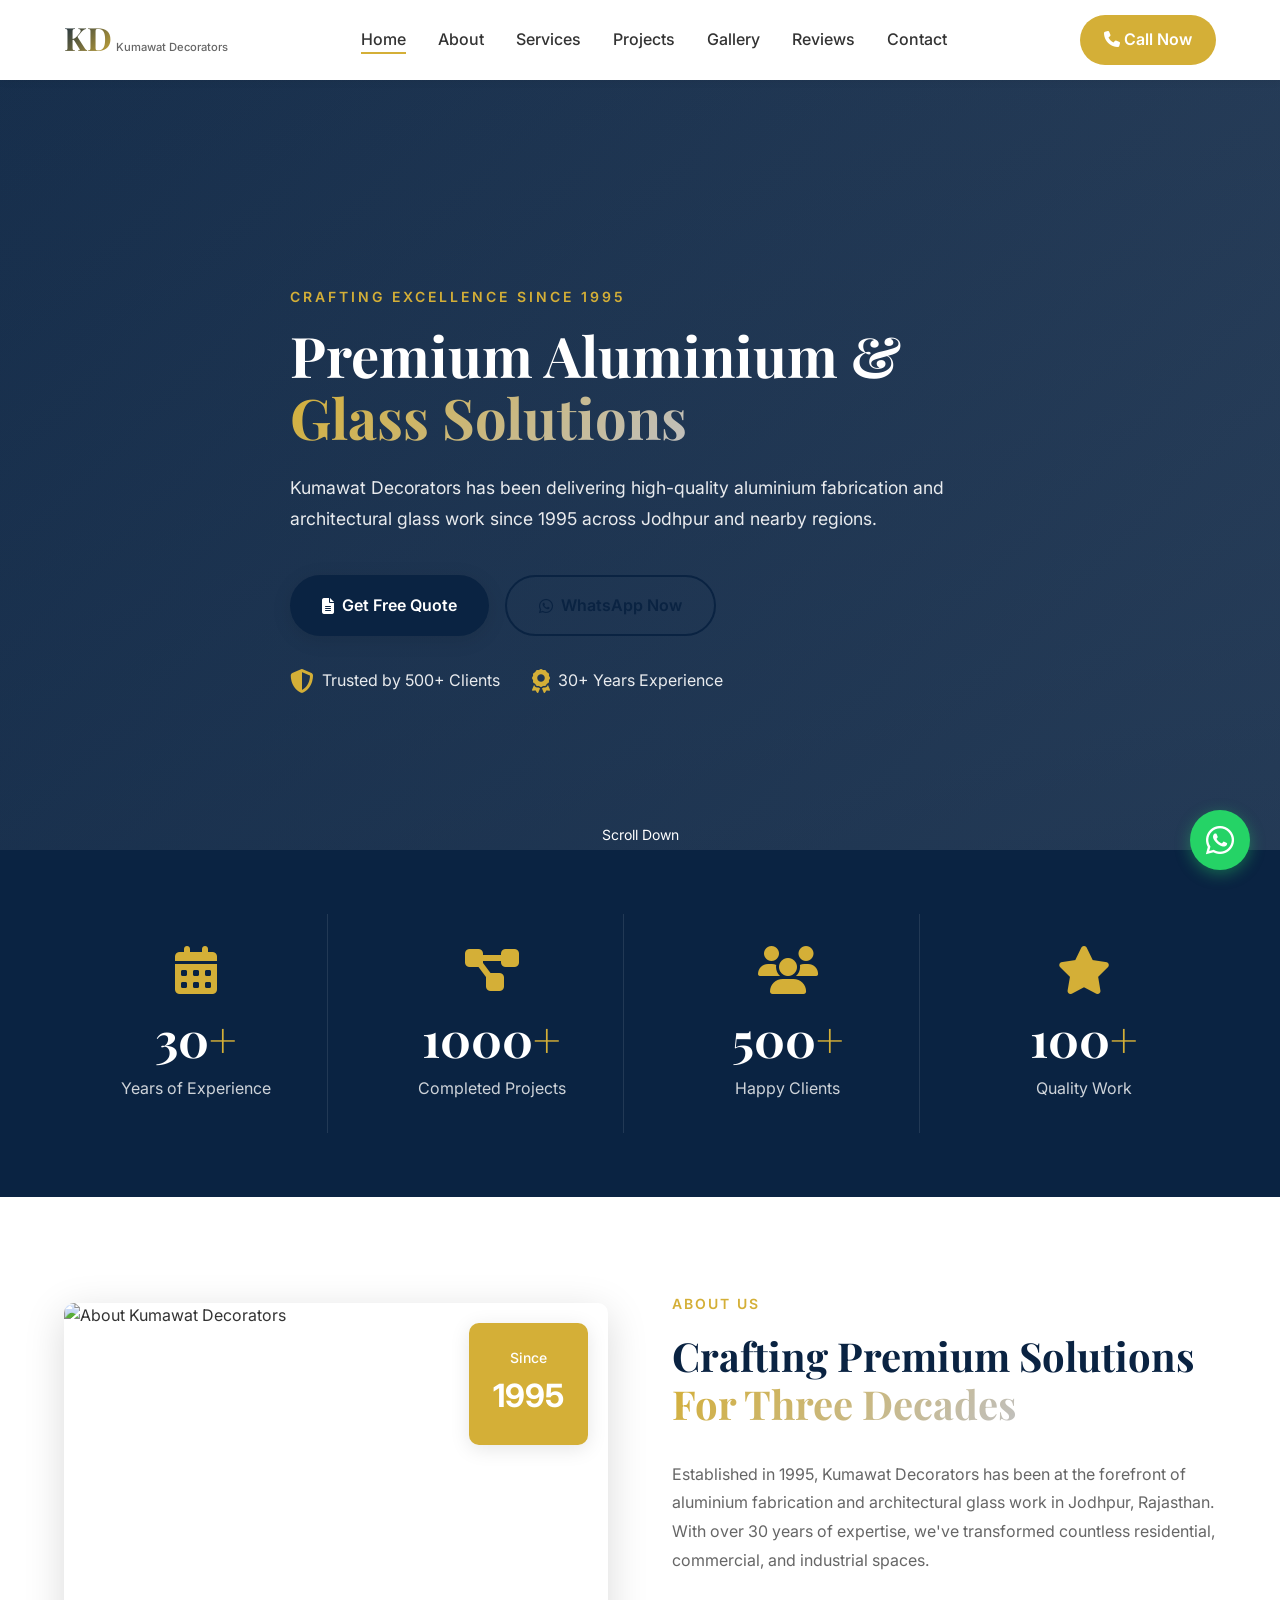
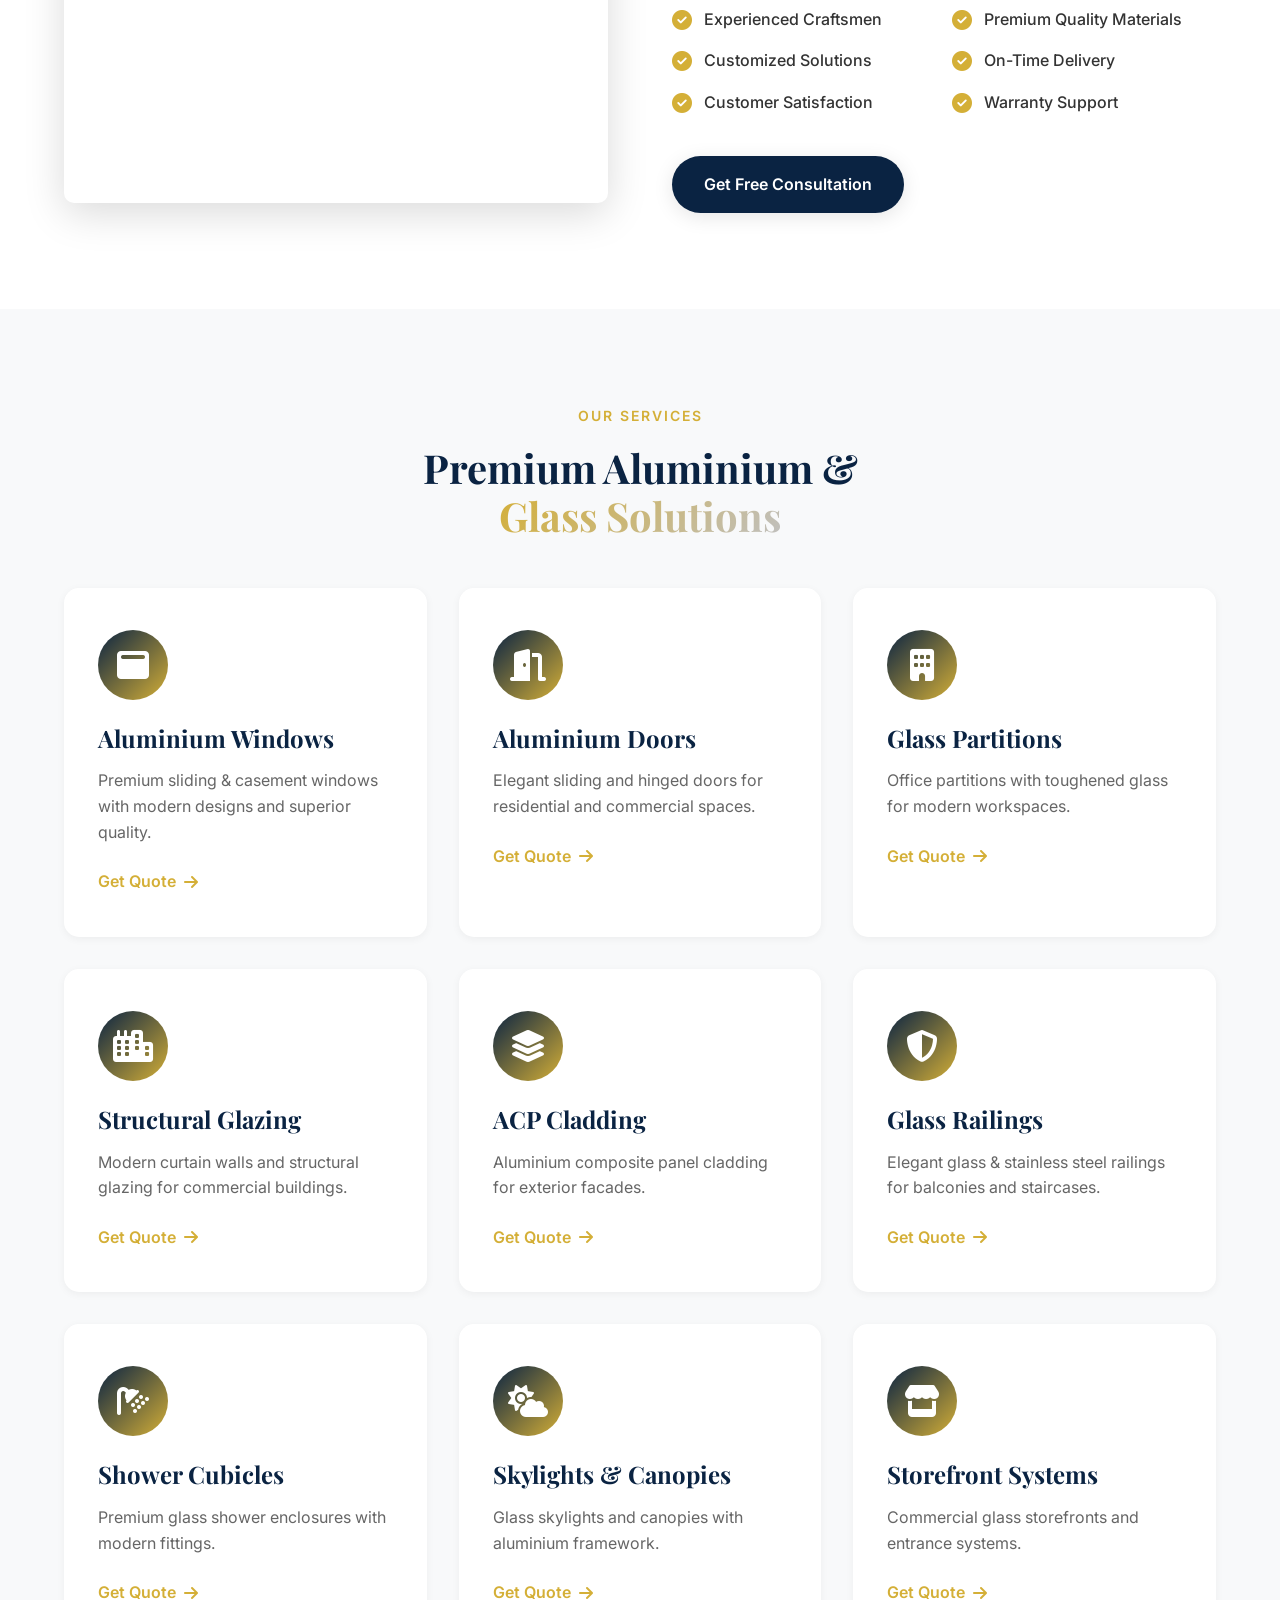
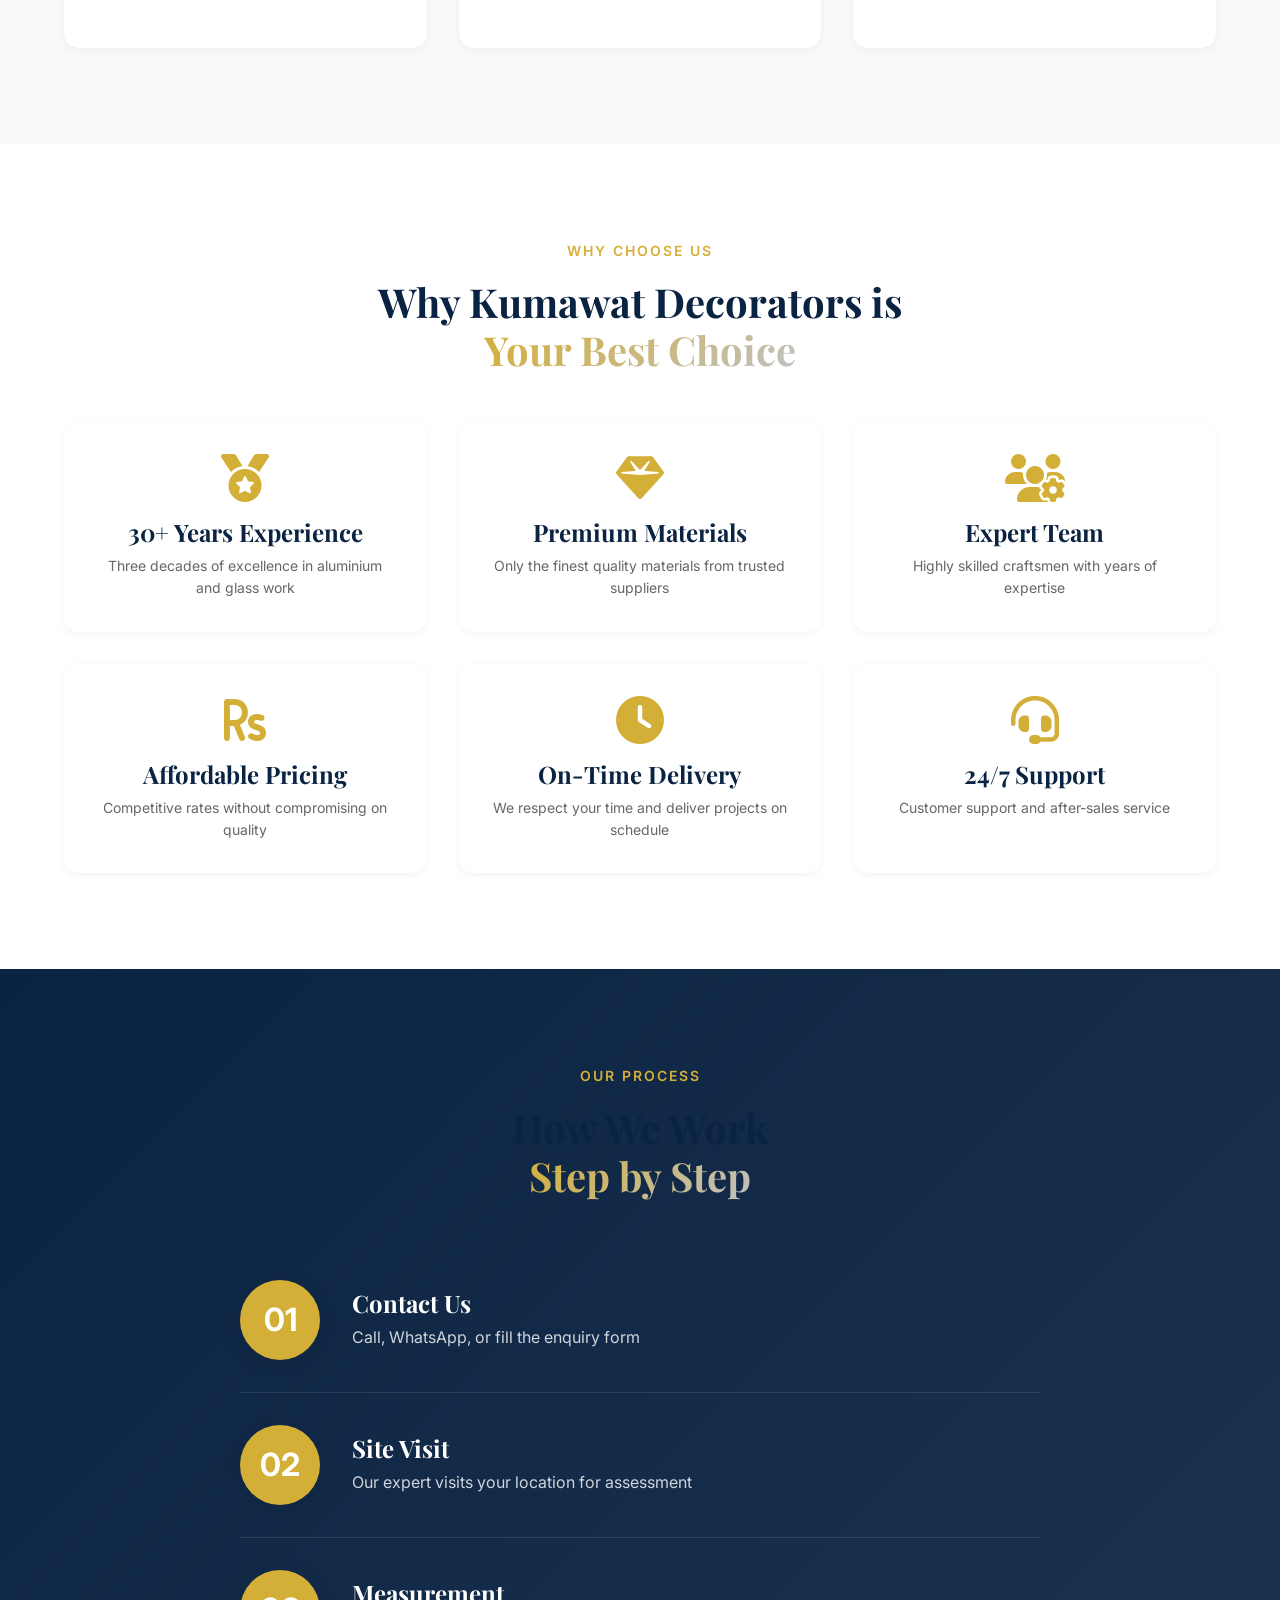
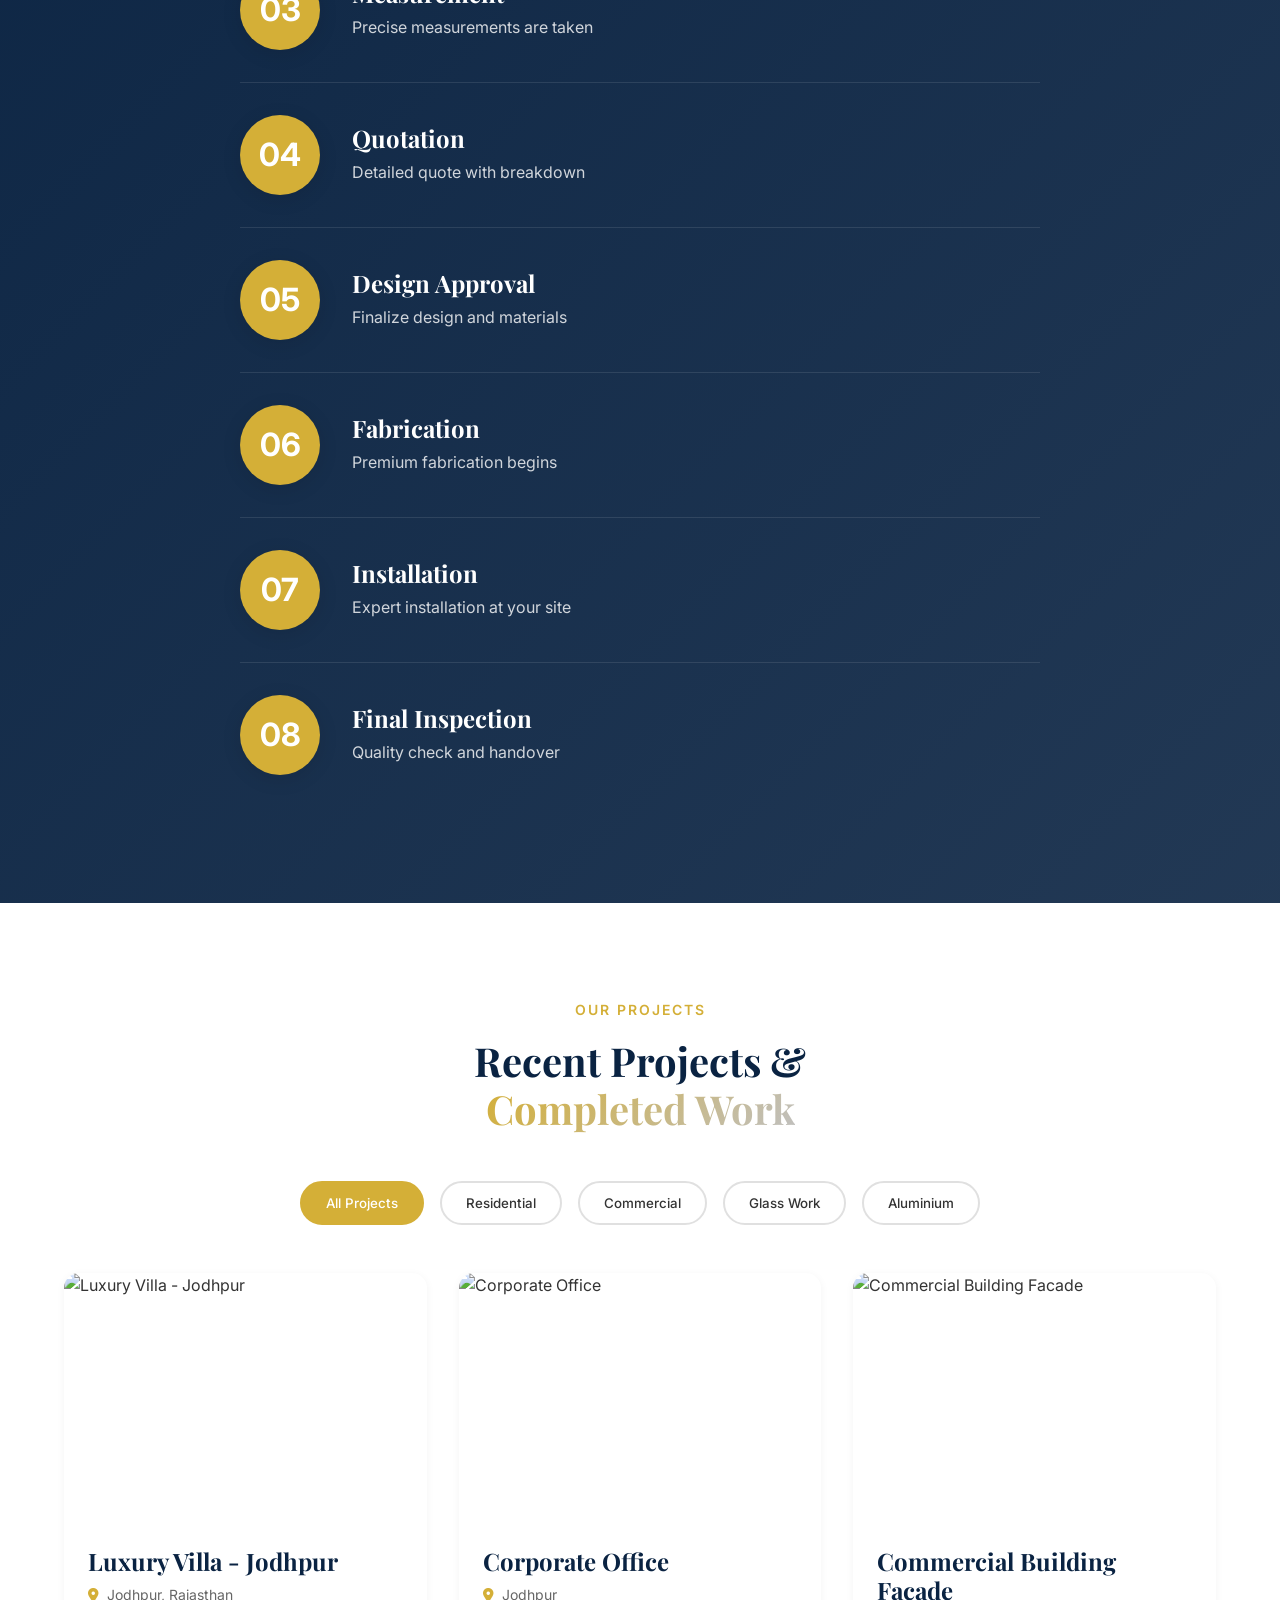
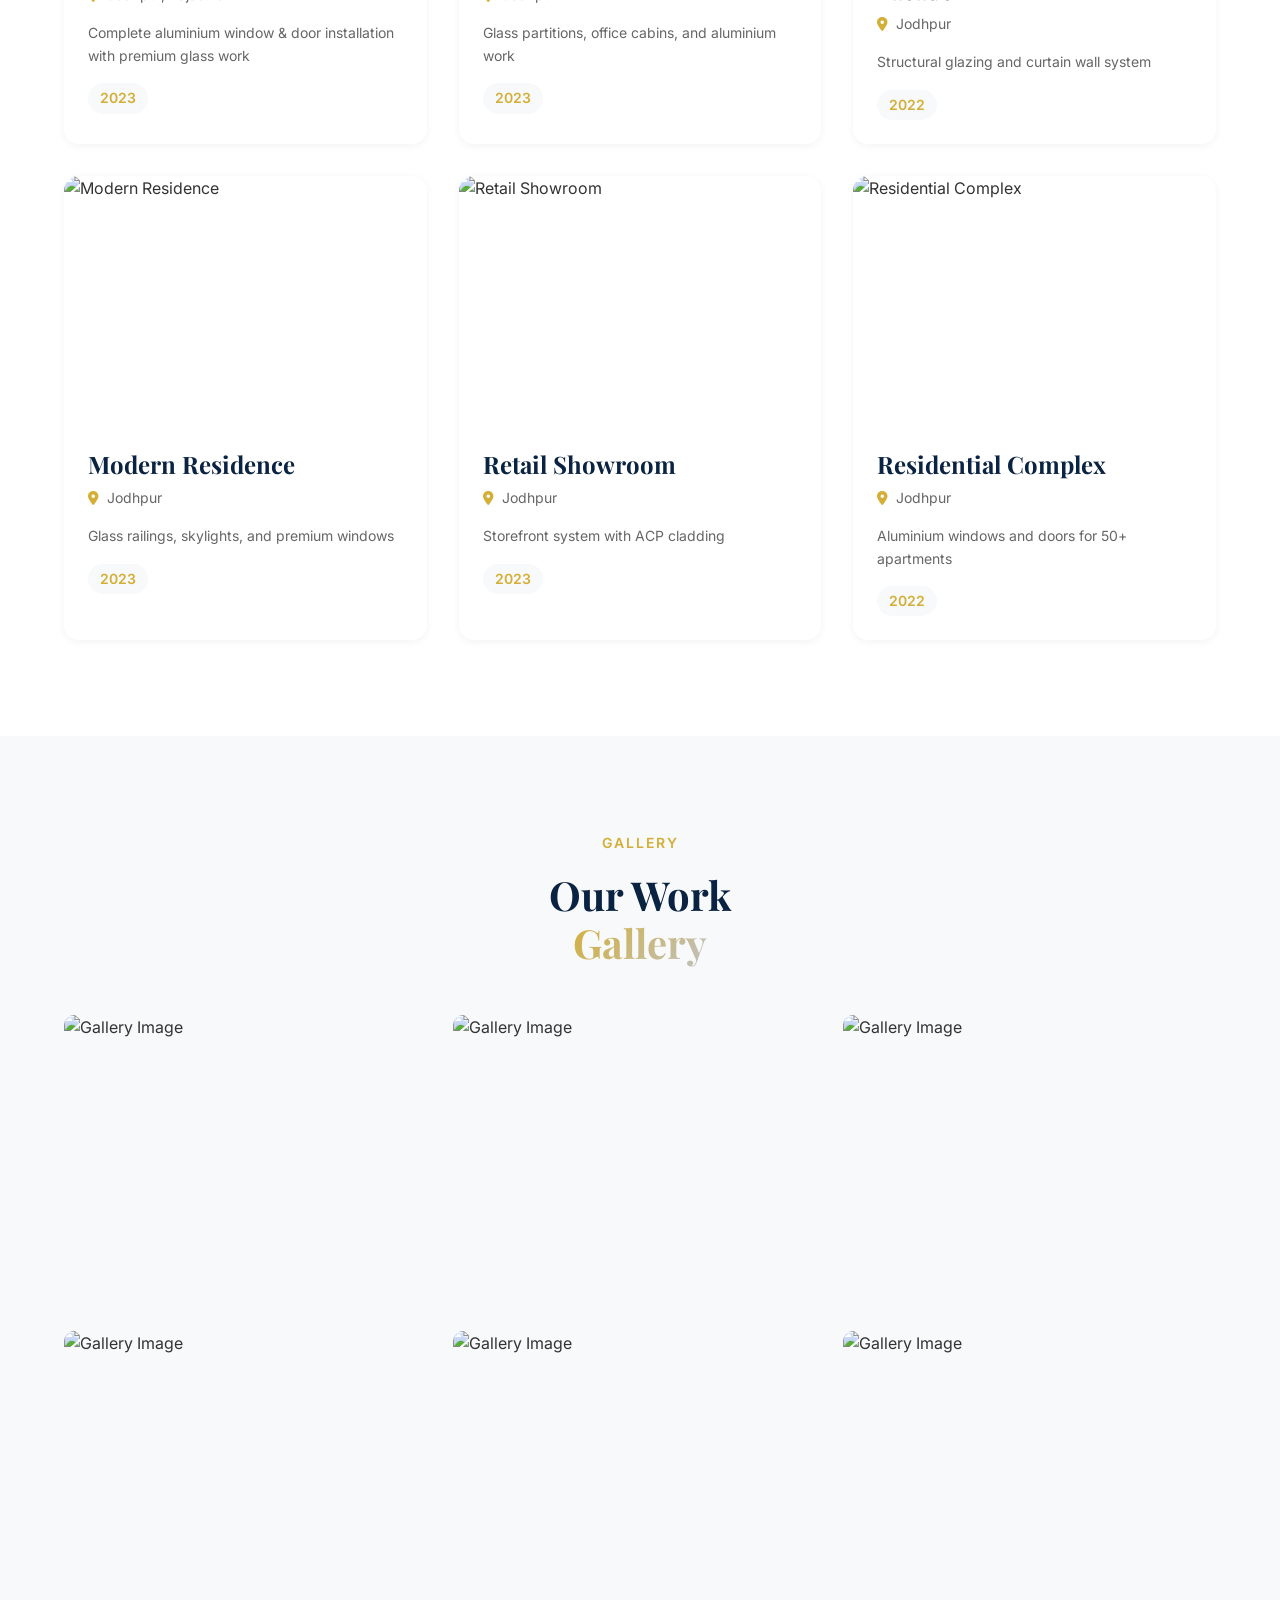
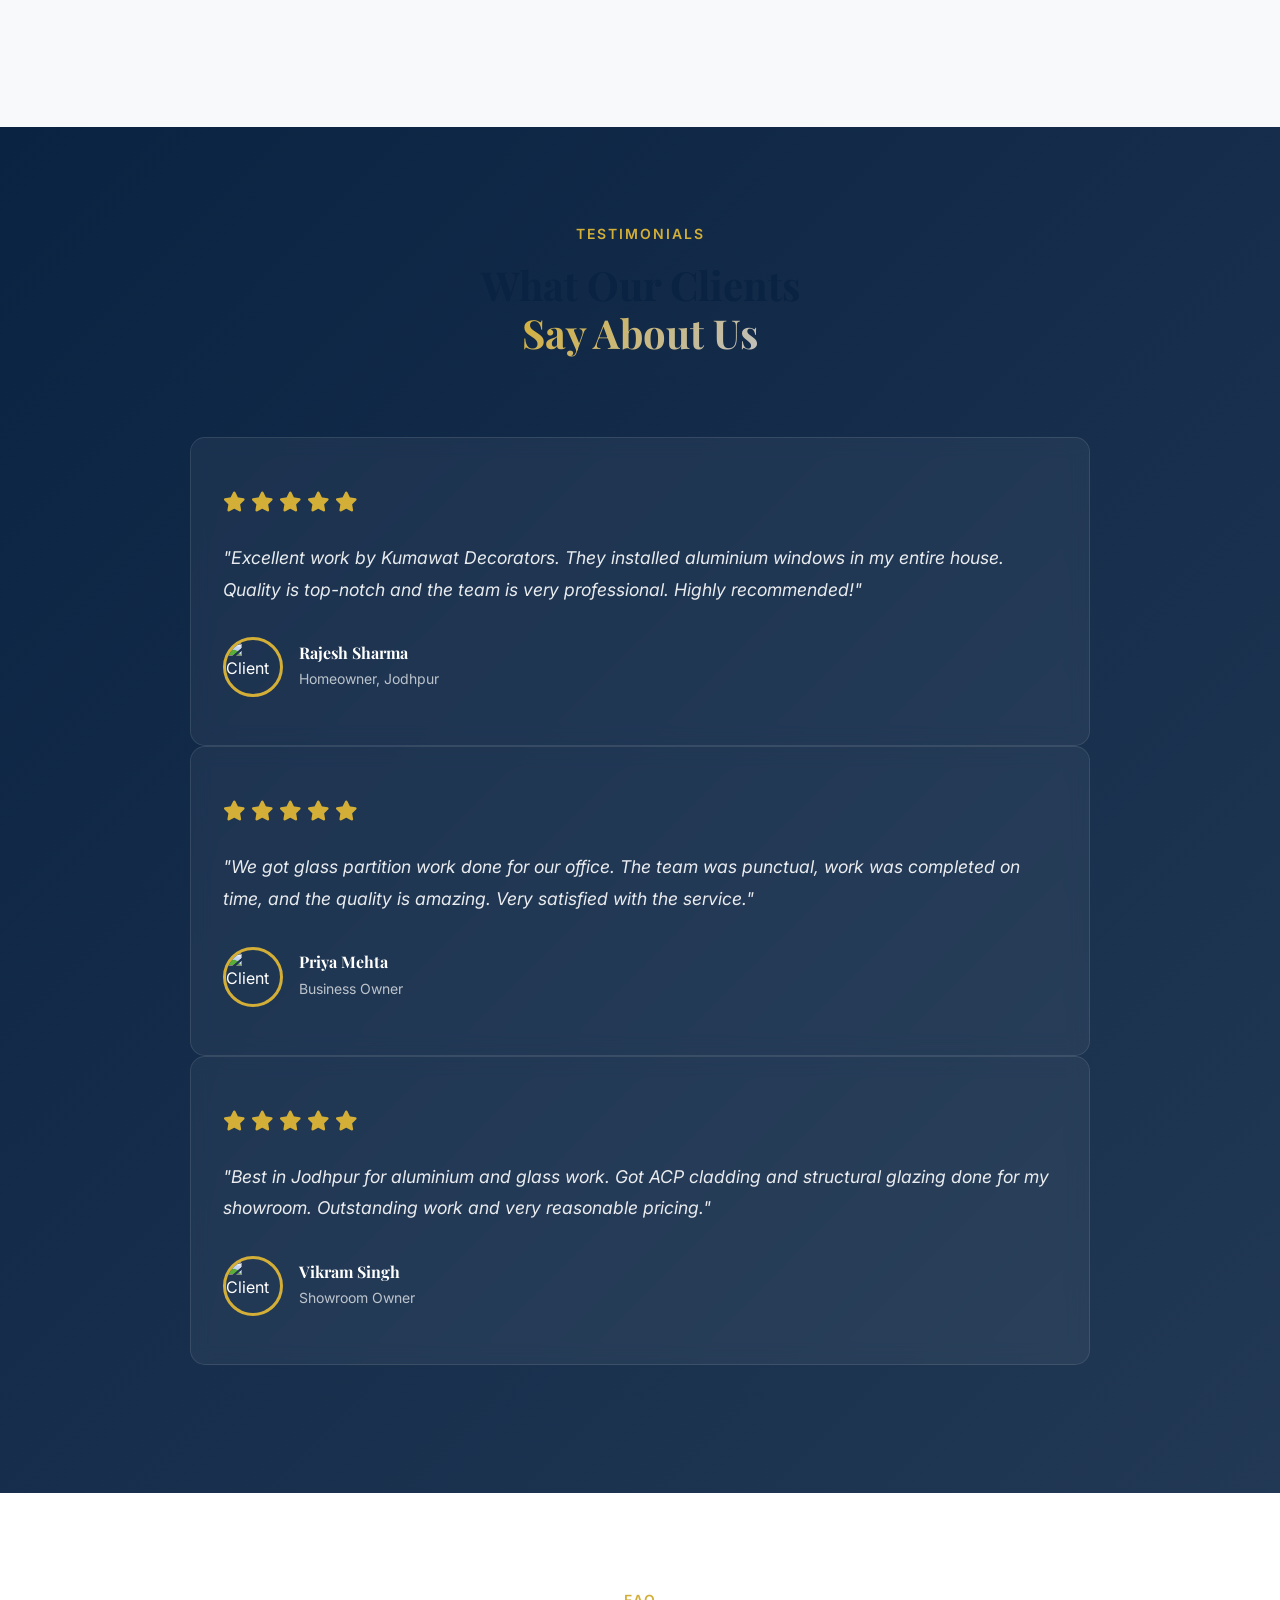
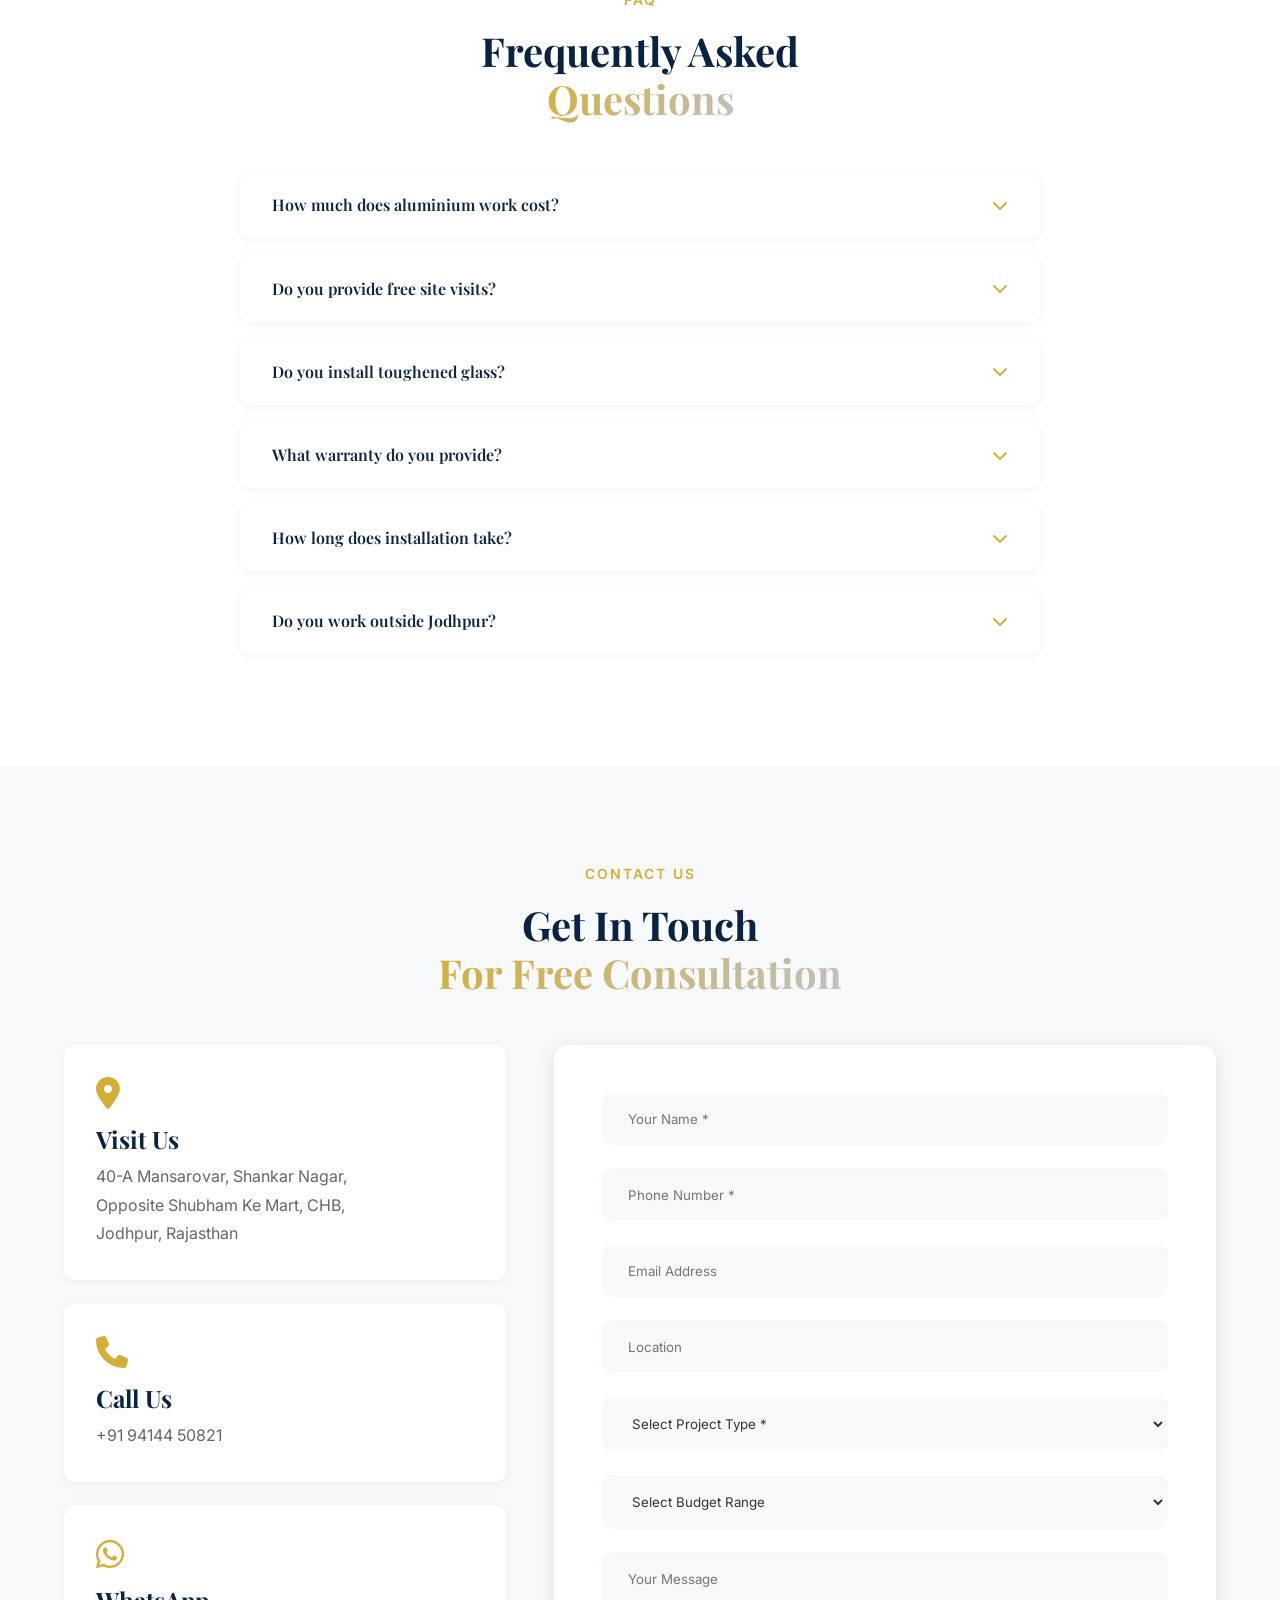
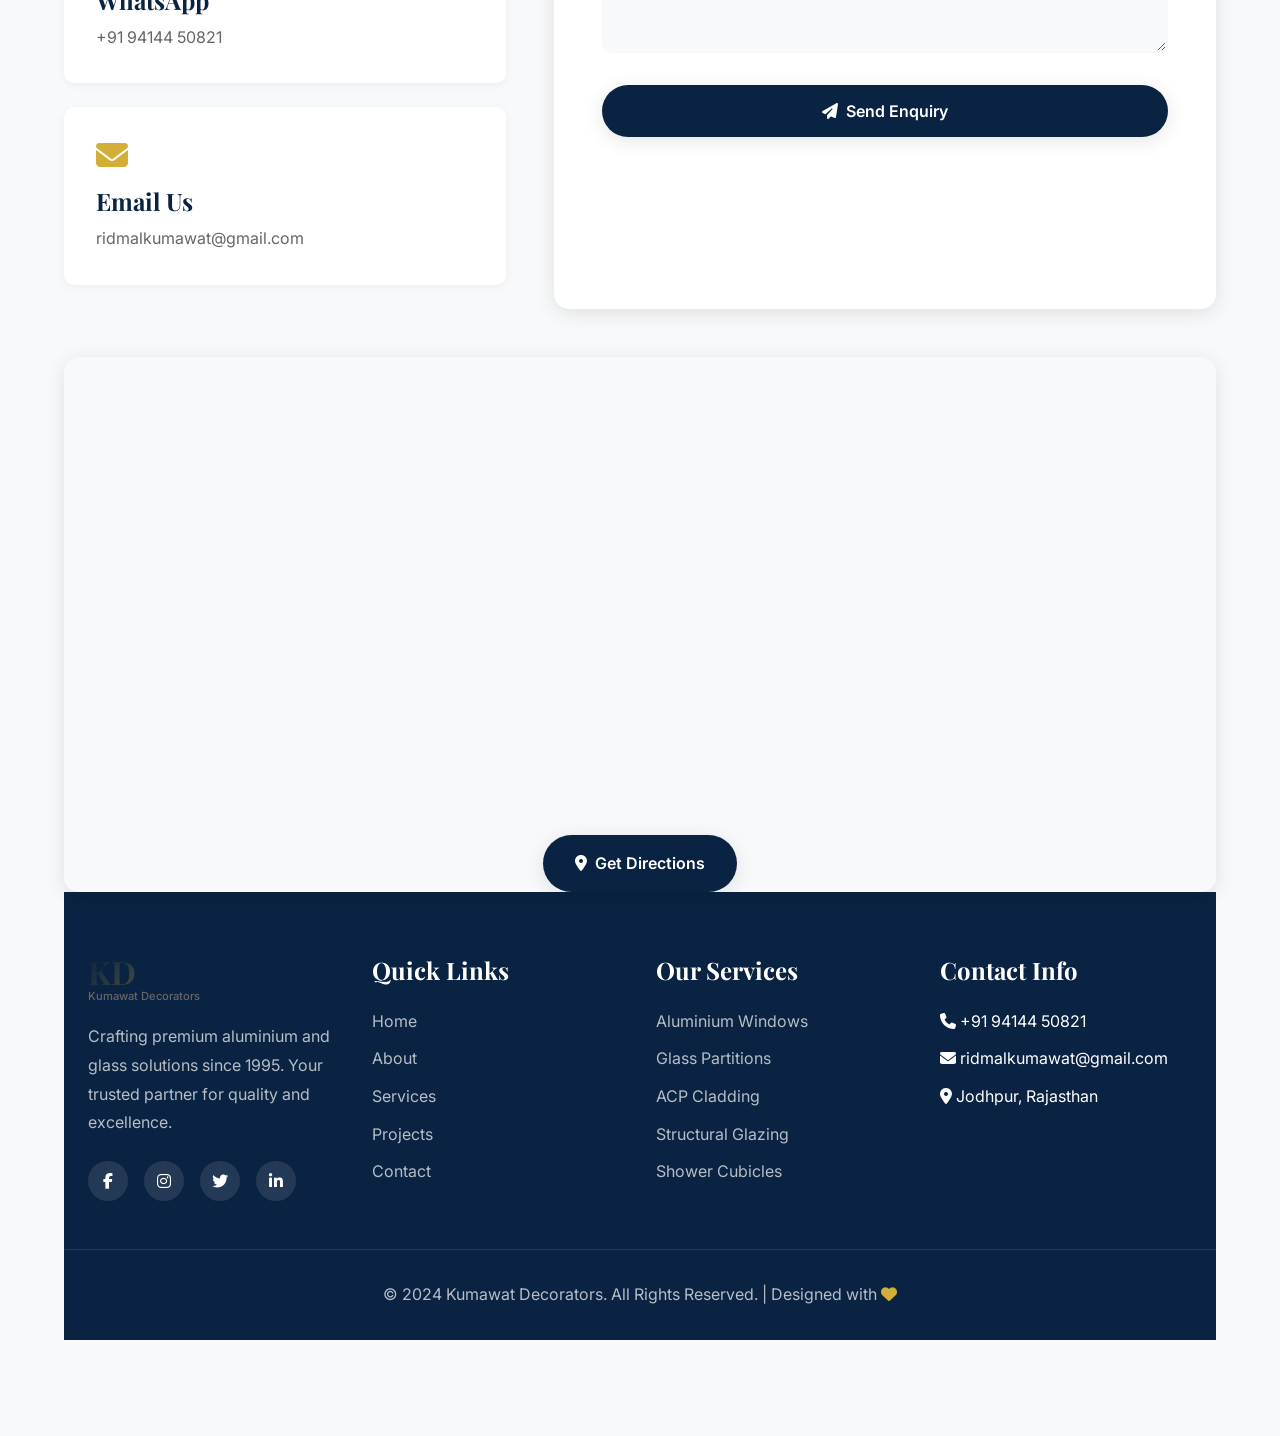
==== commit 3dc258e6: "Update contact details and Google Maps" ====
--- a/index.html
+++ b/index.html
@@ -42,8 +42,11 @@
     <meta name="theme-color" content="#0f172a">
 
     <!-- Favicon -->
-    <link rel="icon" type="image/png" href="images/favicon.png">
-    <link rel="apple-touch-icon" href="images/favicon.png">
+    <link rel="icon" href="/favicon.ico" sizes="any">
+    <link rel="icon" type="image/png" sizes="32x32" href="/favicon-32x32.png">
+    <link rel="icon" type="image/png" sizes="16x16" href="/favicon-16x16.png">
+    <link rel="apple-touch-icon" sizes="180x180" href="/apple-touch-icon.png">
+    <link rel="manifest" href="/site.webmanifest">
 
     <!-- Google Fonts -->
     <link rel="preconnect" href="https://fonts.googleapis.com">
@@ -68,9 +71,10 @@
       "@type":"LocalBusiness",
       "name":"Kumawat Decorators",
       "url":"https://kumawatdecorators.in",
-      "telephone":"+91-7073572821",
+      "telephone":"+91-9414450821",
       "email":"ridmalkumawat@gmail.com",
       "image":"https://kumawatdecorators.in/images/og-image.jpg",
+      "hasMap": "https://share.google/oV8AudbsaSVFHCsS3",
       "address":{
         "@type":"PostalAddress",
         "streetAddress":"40-A Mansarovar, Shankar Nagar, Opposite Shubham Ke Mart, CHB",
@@ -114,7 +118,7 @@
             </div>
 
             <div class="nav__btns">
-                <a href="tel:7073572821" class="nav__cta">
+                <a href="tel:9414450821" class="nav__cta">
                     <i class="fas fa-phone"></i> Call Now
                 </a>
                 <div class="nav__toggle" id="nav-toggle">
@@ -143,7 +147,7 @@
                     <a href="#contact" class="btn btn-primary">
                         <i class="fas fa-file-alt"></i> Get Free Quote
                     </a>
-                    <a href="https://wa.me/917073572821?text=Hello%20Kumawat%20Decorators%2C%0A%0AI%20visited%20your%20website%20and%20I%20would%20like%20a%20quotation%20for%20aluminium%20and%20glass%20work.%0A%0APlease%20contact%20me." class="btn btn-secondary">
+                    <a href="https://wa.me/919414450821?text=Hello%20Kumawat%20Decorators%2C%0A%0AI%20visited%20your%20website%20and%20I%20would%20like%20a%20quotation%20for%20aluminium%20and%20glass%20work.%0A%0APlease%20contact%20me." class="btn btn-secondary">
                         <i class="fab fa-whatsapp"></i> WhatsApp Now
                     </a>
                 </div>
@@ -831,13 +835,13 @@
                     <div class="contact__card">
                         <i class="fas fa-phone"></i>
                         <h3>Call Us</h3>
-                        <a href="tel:7073572821">+91 70735 72821</a>
+                        <a href="tel:9414450821">+91 94144 50821</a>
                     </div>
 
                     <div class="contact__card">
                         <i class="fab fa-whatsapp"></i>
                         <h3>WhatsApp</h3>
-                        <a href="https://wa.me/917073572821">+91 70735 72821</a>
+                        <a href="https://wa.me/919414450821">+91 94144 50821</a>
                     </div>
 
                     <div class="contact__card">
@@ -891,10 +895,26 @@
 
             <!-- Google Maps -->
             <div class="contact__map" data-aos="fade-up">
-                <iframe src="https://www.google.com/maps/embed?pb=!1m18!1m12!1m3!1d3576.8675438595396!2d73.0176!3d26.2389!2m3!1f0!2f0!3f0!3m2!1i1024!2i768!4f13.1!3m3!1m2!1s0x0%3A0x0!2zMjbCsDE0JzIwLjAiTiA3M8KwMDEnMDMuNCJF!5e0!3m2!1sen!2sin!4v1234567890" width="100%" height="450" style="border:0;" allowfullscreen="" loading="lazy"></iframe>
-            </div>
-        </div>
-    </section>
+    <iframe
+        src="https://maps.google.com/maps?q=Kumawat%20Decorators%2C%20Jodhpur%2C%20Rajasthan&output=embed"
+        width="100%"
+        height="450"
+        style="border:0; border-radius: 12px;"
+        allowfullscreen
+        loading="lazy"
+        referrerpolicy="no-referrer-when-downgrade">
+    </iframe>
+<div style="text-align: center; margin-top: 20px;">
+    <a
+        href="https://maps.app.goo.gl/6MZ5FNVHtPL1NUAK6"
+        target="_blank"
+        rel="noopener noreferrer"
+        class="btn btn-primary">
+        <i class="fas fa-map-marker-alt"></i> Get Directions
+    </a>
+</div>
+</div>
+
 
     <!-- ========== FOOTER ========== -->
     <footer class="footer">
@@ -940,7 +960,7 @@
             <div class="footer__content">
                 <h3 class="footer__title">Contact Info</h3>
                 <ul class="footer__links">
-                    <li><i class="fas fa-phone"></i> +91 70735 72821</li>
+                    <li><i class="fas fa-phone"></i> +91 94144 50821</li>
                     <li><i class="fas fa-envelope"></i> ridmalkumawat@gmail.com</li>
                     <li><i class="fas fa-map-marker-alt"></i> Jodhpur, Rajasthan</li>
                 </ul>
@@ -953,7 +973,7 @@
     </footer>
 
     <!-- ========== FLOATING WHATSAPP BUTTON ========== -->
-    <a href="https://wa.me/917073572821?text=Hello%20Kumawat%20Decorators%2C%0A%0AI%20visited%20your%20website%20and%20I%20would%20like%20a%20quotation%20for%20aluminium%20and%20glass%20work.%0A%0APlease%20contact%20me." class="whatsapp-float" target="_blank">
+    <a href="https://wa.me/919414450821?text=Hello%20Kumawat%20Decorators%2C%0A%0AI%20visited%20your%20website%20and%20I%20would%20like%20a%20quotation%20for%20aluminium%20and%20glass%20work.%0A%0APlease%20contact%20me." class="whatsapp-float" target="_blank">
         <i class="fab fa-whatsapp"></i>
     </a>
 
--- a/css/style.css
+++ b/css/style.css
@@ -80,6 +80,7 @@
   color: var(--text-color);
   background-color: var(--white-color);
   line-height: 1.6;
+  overflow-x: hidden;
 }
 
 h1, h2, h3, h4 {
@@ -230,9 +231,14 @@
   font-family: var(--heading-font);
   font-size: 2rem;
   font-weight: var(--font-bold);
+
   background: linear-gradient(135deg, var(--primary-color), var(--accent-color));
+
   -webkit-background-clip: text;
+  background-clip: text; /* Add this line */
+
   -webkit-text-fill-color: transparent;
+
   line-height: 1;
 }
 
@@ -1298,4 +1304,384 @@
     grid-template-columns: 1fr;
     text-align: center;
   }
+}
+/* =======================================================
+   EXTRA RESPONSIVE FIXES
+   Add this at the END of style.css
+=======================================================*/
+
+/* Prevent horizontal scrolling */
+
+
+/* Better responsive images */
+
+
+/* Responsive iframe */
+iframe{
+    width:100%;
+    max-width:100%;
+}
+
+/* Large Laptop */
+@media (max-width:1200px){
+
+.container{
+    width:92%;
+    padding:0 20px;
+}
+
+.hero__title{
+    font-size:3rem;
+}
+
+}
+
+/* Laptop */
+@media (max-width:1024px){
+
+.container{
+    width:94%;
+}
+
+.hero{
+    min-height:100vh;
+}
+
+.hero__title{
+    font-size:2.8rem;
+}
+
+.hero__description{
+    font-size:1rem;
+}
+
+.section{
+    padding:5rem 0;
+}
+
+.services__container,
+.projects__container,
+.gallery__container{
+    gap:20px;
+}
+
+}
+
+/* Tablet */
+@media (max-width:768px){
+
+.section{
+    padding:4rem 0;
+}
+
+.section__title{
+    font-size:2rem;
+}
+
+.hero{
+    min-height:100vh;
+    height:auto;
+    padding:130px 0 70px;
+    text-align:center;
+}
+
+.hero__content{
+    max-width:100%;
+}
+
+.hero__buttons{
+    justify-content:center;
+}
+
+.hero__trust{
+    justify-content:center;
+}
+
+.hero__scroll{
+    display:none;
+}
+
+.about__container,
+.contact__container{
+    grid-template-columns:1fr;
+}
+
+.about__image{
+    order:-1;
+}
+
+.about__image img{
+    height:350px;
+}
+
+.about__features{
+    grid-template-columns:1fr;
+}
+
+.process__step{
+    grid-template-columns:1fr;
+    text-align:center;
+}
+
+.step__number{
+    margin:auto;
+}
+
+.contact__form{
+    padding:2rem;
+}
+
+.gallery__container{
+    grid-template-columns:repeat(2,1fr);
+}
+
+.projects__container{
+    grid-template-columns:1fr;
+}
+
+.services__container{
+    grid-template-columns:1fr;
+}
+
+.footer__container{
+    grid-template-columns:1fr 1fr;
+}
+
+.nav__cta{
+    display:none;
+}
+
+}
+
+/* Mobile */
+@media (max-width:576px){
+
+.nav{
+    height:70px;
+}
+
+.logo-subtext{
+    display:none;
+}
+
+.nav__menu{
+    width:100%;
+}
+.container{
+    padding:0 15px;
+}
+
+.section{
+    padding:3.5rem 0;
+}
+
+.hero{
+    padding-top:110px;
+}
+
+.hero__title{
+    font-size:2rem;
+    line-height:1.2;
+}
+
+.hero__subtitle{
+    font-size:.8rem;
+}
+
+.hero__description{
+    font-size:.95rem;
+}
+
+.hero__buttons{
+    flex-direction:column;
+    align-items:center;
+}
+
+.hero__buttons .btn{
+    width:100%;
+    max-width:320px;
+}
+
+.btn{
+    width:100%;
+    justify-content:center;
+}
+
+.stats{
+    margin-top:0;
+}
+
+.stats__container{
+    grid-template-columns:1fr;
+}
+
+.stats__card{
+    border:none;
+}
+
+.stats__number{
+    font-size:2.3rem;
+}
+
+.service__card,
+.project__card,
+.contact__card{
+    padding:1.5rem;
+}
+
+.project__image{
+    aspect-ratio:16/10;
+    height:auto;
+}
+.gallery__container{
+    grid-template-columns:1fr;
+}
+
+.gallery__item{
+    height:240px;
+}
+
+.testimonial__card{
+    padding:2rem 1.5rem;
+}
+
+.testimonial__description{
+    font-size:.95rem;
+}
+
+.faq__question{
+    padding:1rem;
+}
+
+.faq__answer p{
+    padding:0 1rem 1rem;
+}
+
+.contact__form{
+    padding:1.5rem;
+}
+
+.footer__container{
+    grid-template-columns:1fr;
+    text-align:center;
+}
+
+.footer__social{
+    justify-content:center;
+}
+
+.whatsapp-float{
+    width:55px;
+    height:55px;
+    right:18px;
+    bottom:18px;
+    font-size:1.7rem;
+}
+
+.scroll-top{
+    width:45px;
+    height:45px;
+    right:18px;
+    bottom:90px;
+}
+
+}
+
+/* Small Mobile (320px–400px) */
+@media (max-width: 400px) {
+
+    .logo-text {
+        font-size: 1.5rem;
+    }
+
+    .logo-subtext {
+        font-size: .65rem;
+    }
+
+    .hero__title {
+        font-size: 1.7rem;
+        line-height: 1.2;
+    }
+
+    .hero__description {
+        font-size: .9rem;
+        line-height: 1.5;
+    }
+
+    .section__title {
+        font-size: 1.6rem;
+        line-height: 1.3;
+    }
+
+    .service__card {
+        padding: 1.2rem;
+        width: 100%;
+        box-sizing: border-box;
+    }
+
+    .contact__form {
+        padding: 1rem;
+        width: 100%;
+        box-sizing: border-box;
+    }
+
+    .project__image {
+        aspect-ratio: 4/3;
+        height: auto;
+        width: 100%;
+        object-fit: cover;
+    }
+
+    .about__image img {
+        height: 260px;
+        width: 100%;
+        object-fit: cover;
+        object-position: center;
+    }
+
+    .step__number {
+        width: 60px;
+        height: 60px;
+        font-size: 1.4rem;
+        line-height: 60px;
+        text-align: center;
+    }
+
+    .whatsapp-float {
+        width: 50px;
+        height: 50px;
+        font-size: 1.5rem;
+        display: flex;
+        align-items: center;
+        justify-content: center;
+    }
+
+    .scroll-top {
+        width: 42px;
+        height: 42px;
+        font-size: 1rem;
+        display: flex;
+        align-items: center;
+        justify-content: center;
+    }
+
+} 
+
+
+
+/* Ultra Wide Screens */
+@media (min-width:1600px){
+
+.container{
+    max-width:1400px;
+}
+
+.hero__title{
+    font-size:4.5rem;
+}
+
+.hero__description{
+    font-size:1.2rem;
+}
+
 }
